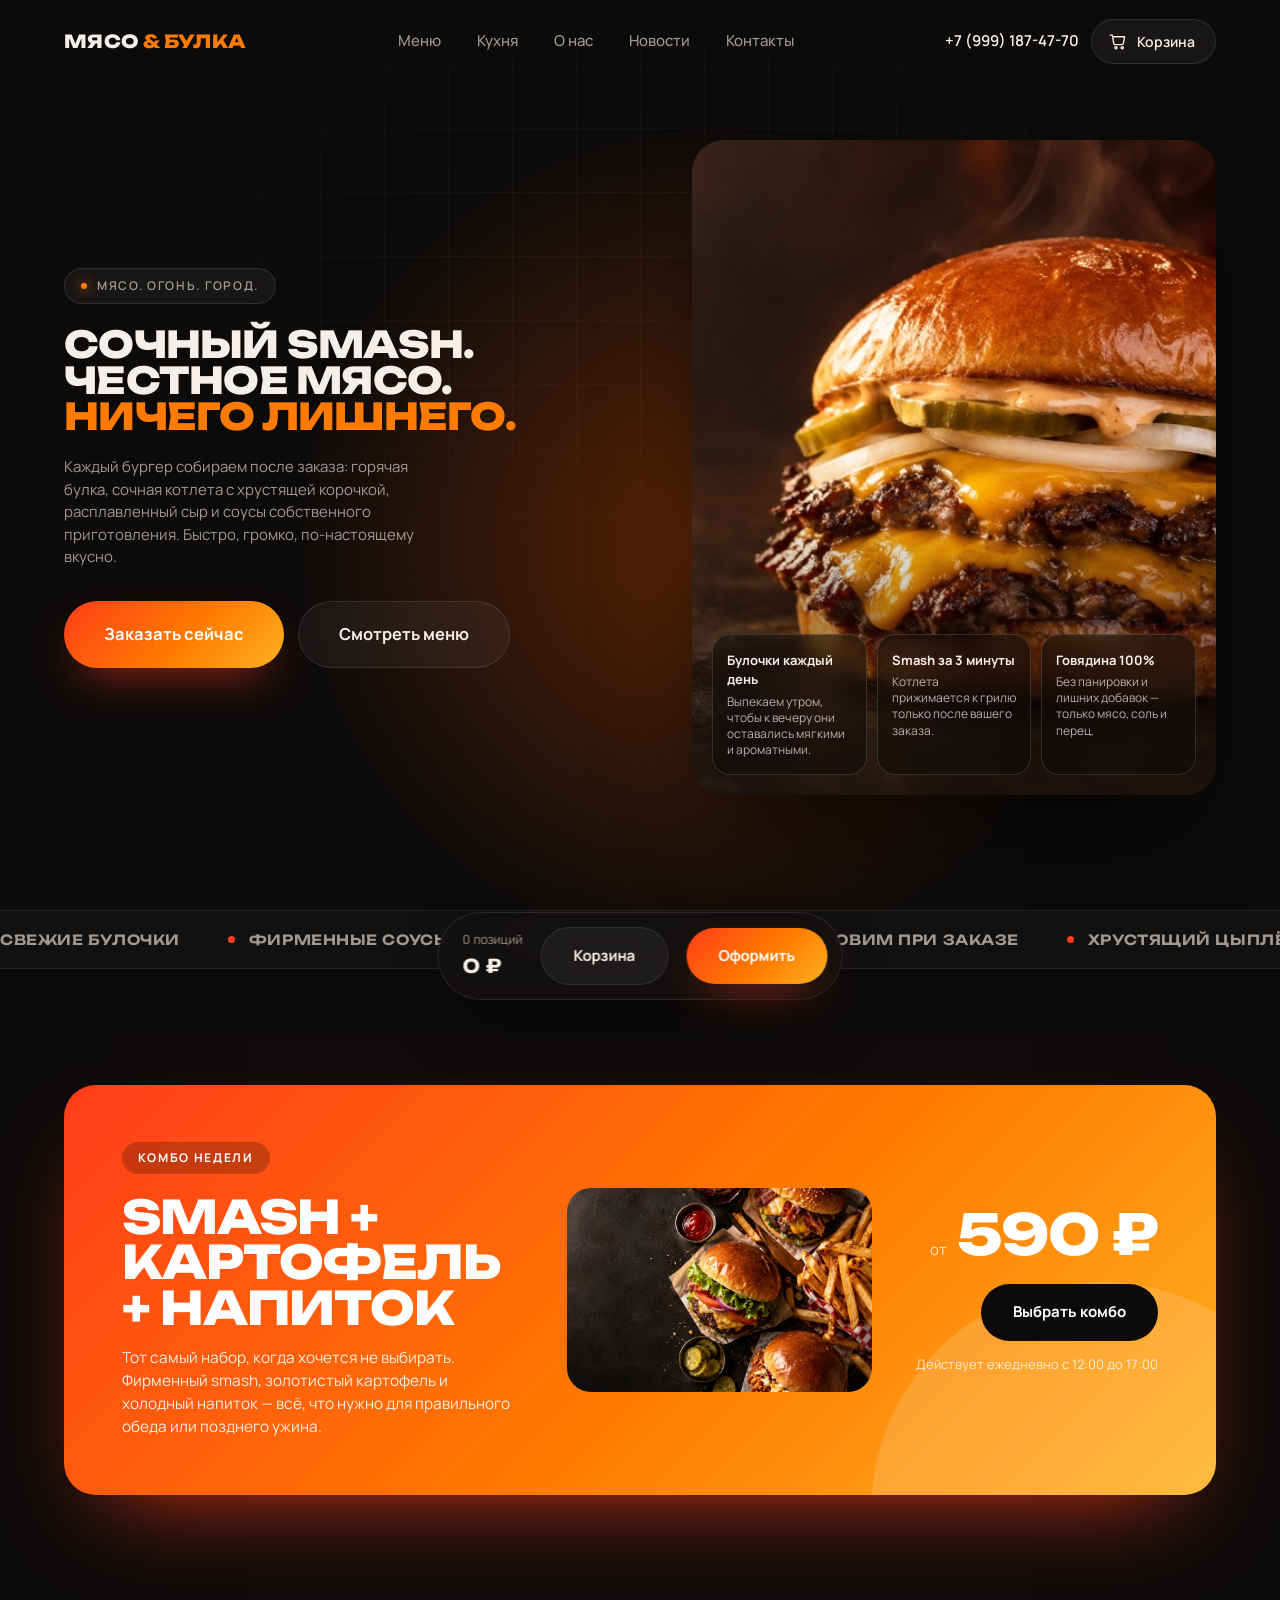
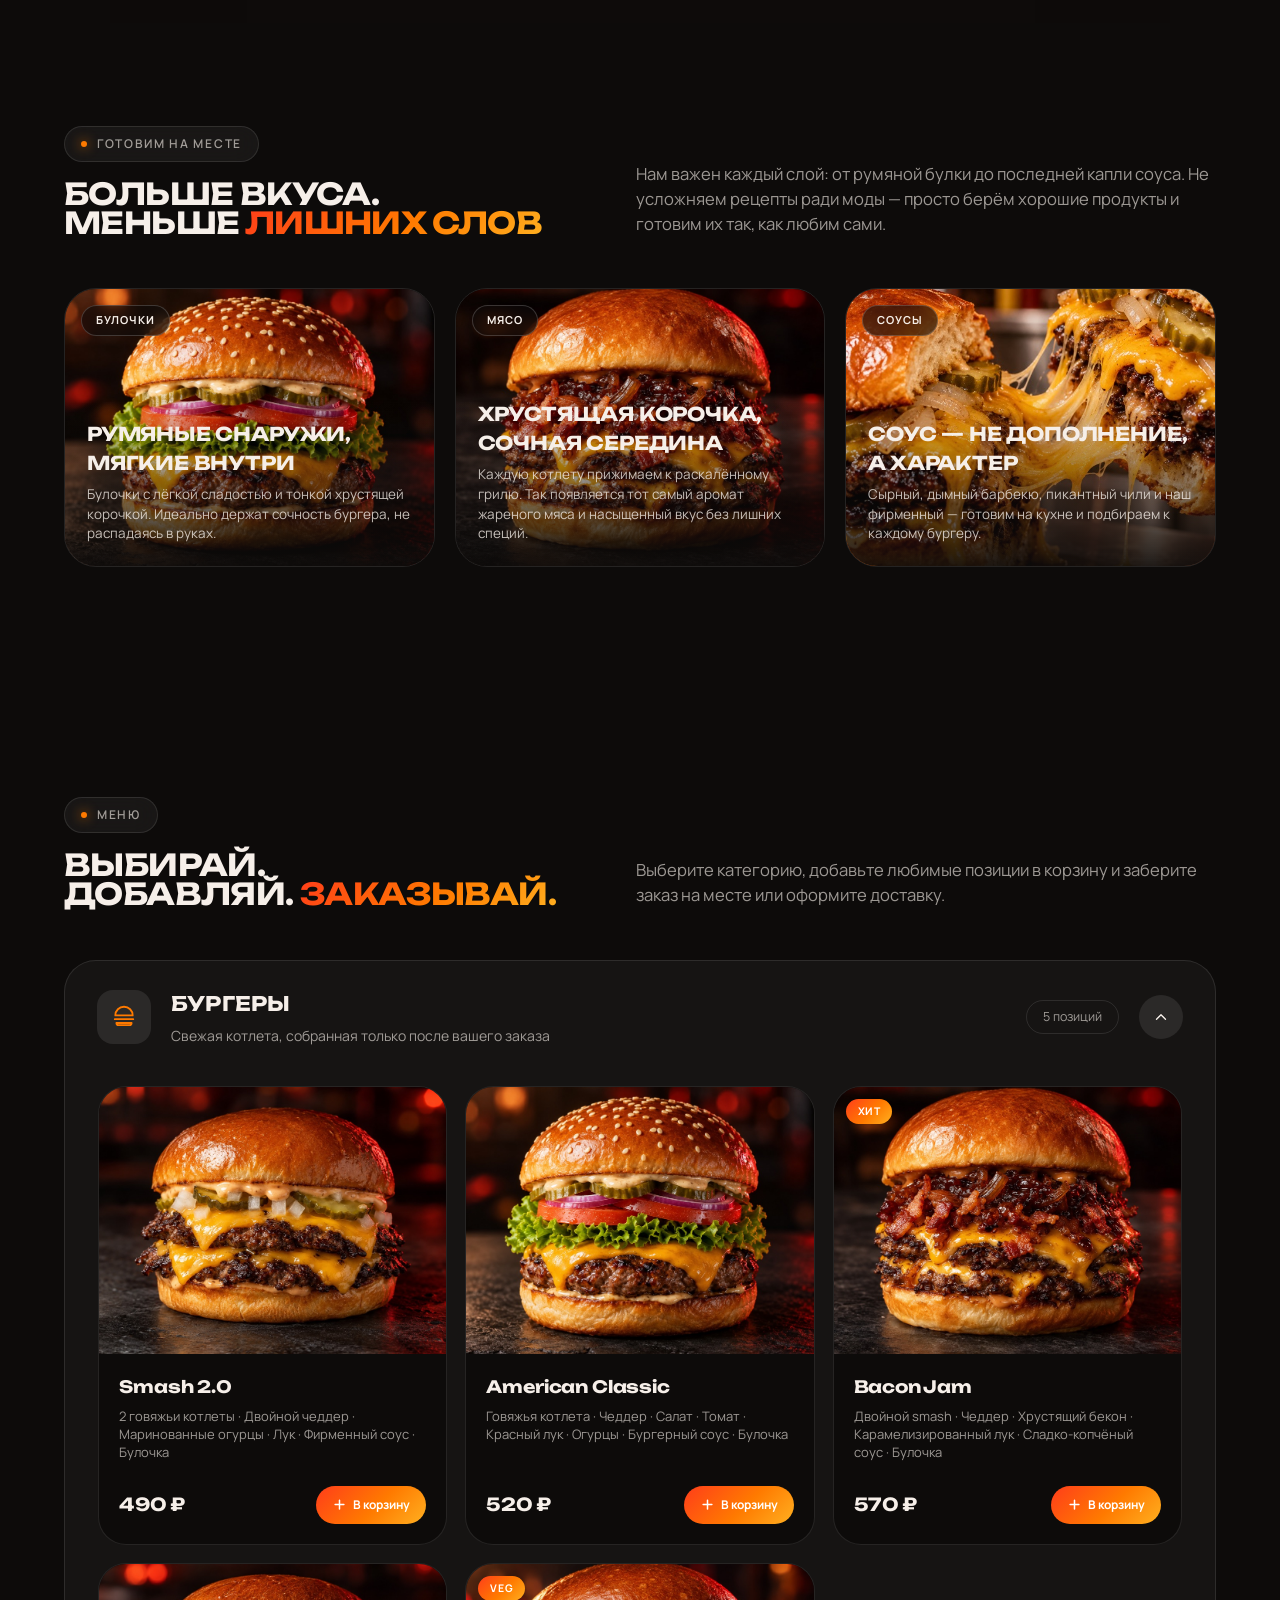
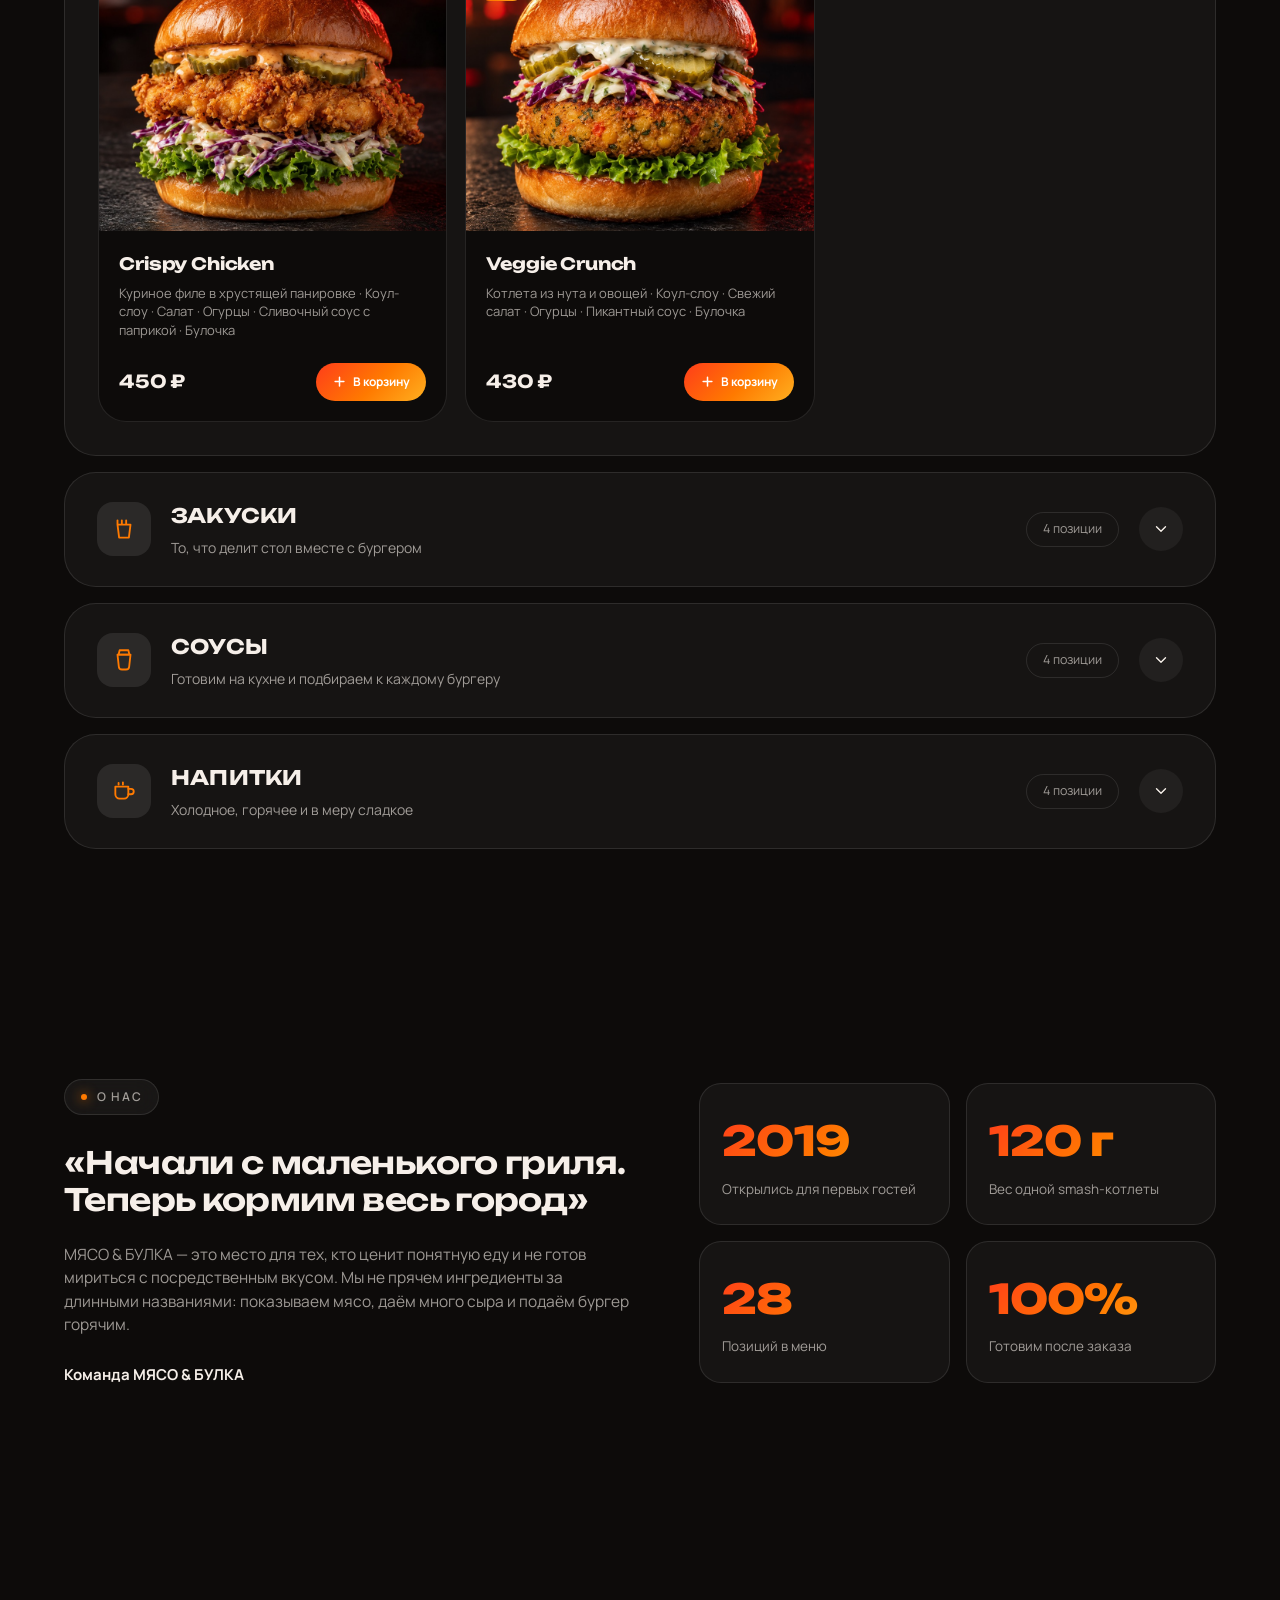
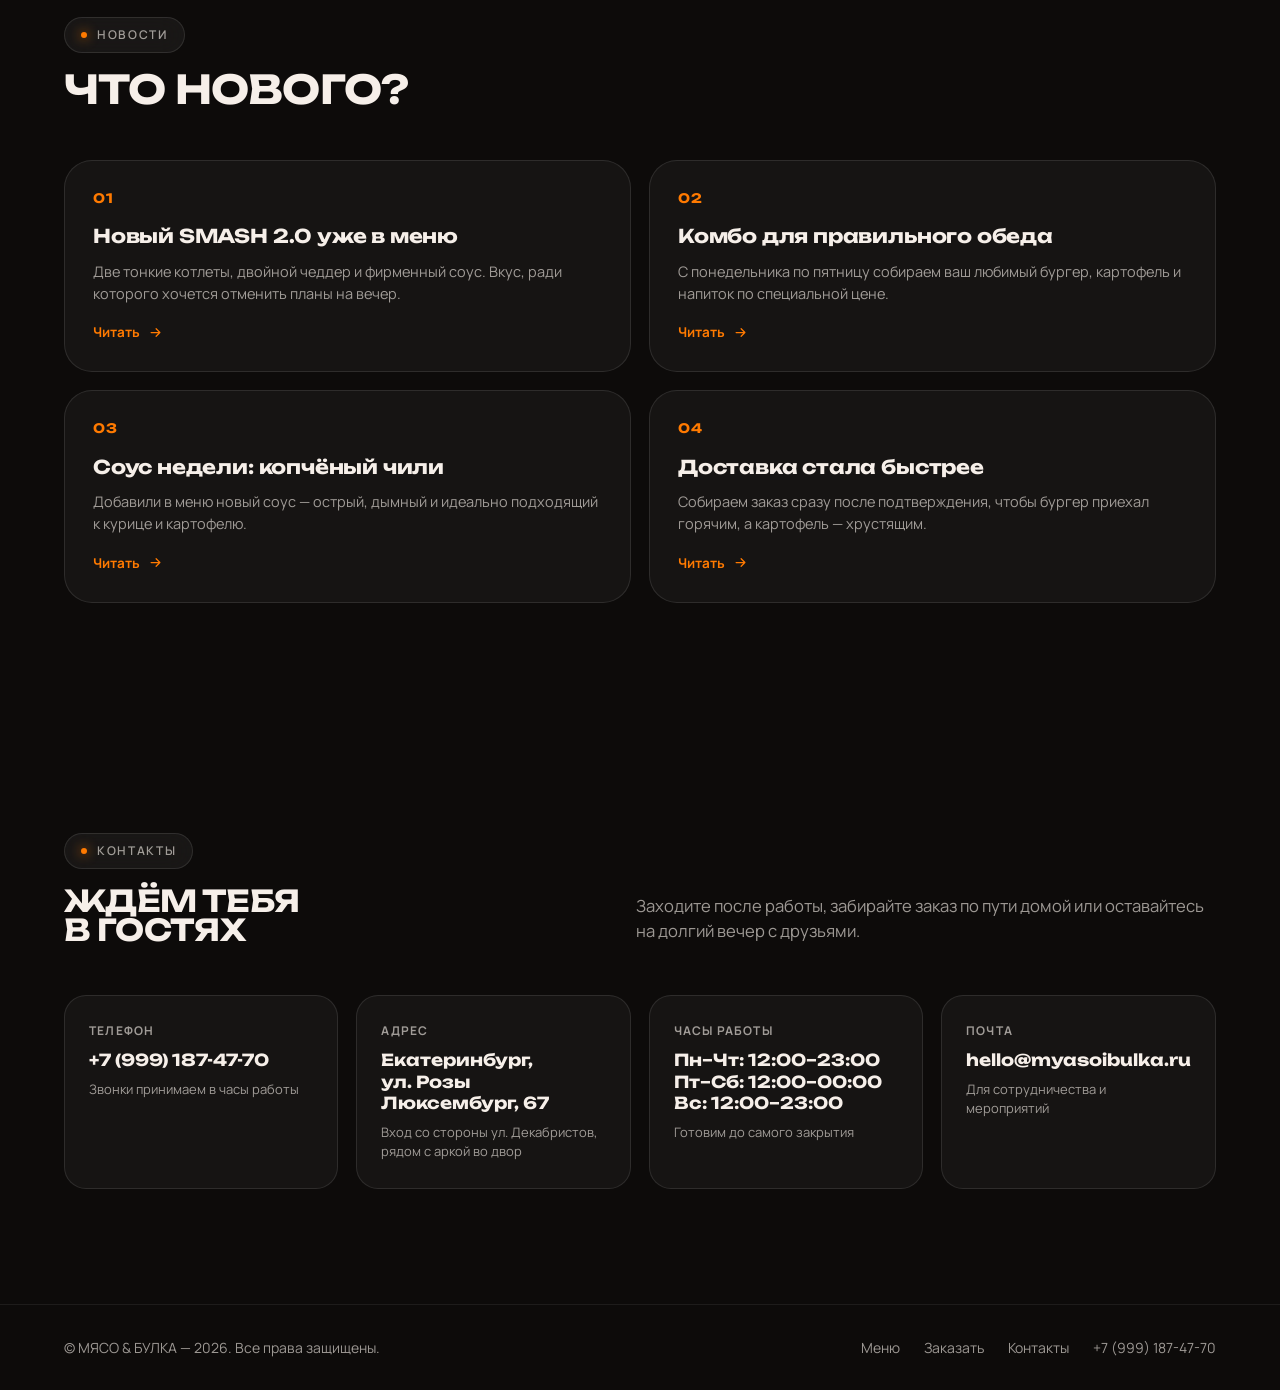
==== index.html @ f62345a3 "Initial commit: MYASO & BULKA website Dark-themed smash-burger restaurant site: full menu (burgers, " ====
<!DOCTYPE html>
<html lang="ru">
<head>
<meta charset="UTF-8">
<meta name="viewport" content="width=device-width, initial-scale=1">
<title>МЯСО & БУЛКА — smash-бургерная в Екатеринбурге</title>
<meta name="description" content="МЯСО & БУЛКА — городская smash-бургерная в Екатеринбурге. Честные бургеры на открытом гриле, холодные лимонады и большой стол для своих. Заказ и оплата онлайн.">
<meta name="theme-color" content="#0d0b0a">
<link rel="icon" href="assets/images/favicon.svg" type="image/svg+xml">
<link rel="preconnect" href="https://fonts.googleapis.com">
<link rel="preconnect" href="https://fonts.gstatic.com" crossorigin>
<link href="https://fonts.googleapis.com/css2?family=Manrope:wght@400;500;600;700;800&family=Unbounded:wght@400;500;600;700;800&display=swap" rel="stylesheet">
<link rel="stylesheet" href="css/style.css">
</head>
<body>

<!-- ============ Header ============ -->
<header class="header" id="header">
  <div class="header__inner">
    <a href="#top" class="logo">МЯСО <span>&amp; БУЛКА</span></a>

    <nav class="nav">
      <a href="#menu">Меню</a>
      <a href="#kitchen">Кухня</a>
      <a href="#about">О нас</a>
      <a href="#news">Новости</a>
      <a href="#contacts">Контакты</a>
    </nav>

    <div class="header__actions">
      <a class="header__phone" href="tel:+79991874770">+7 (999) 187-47-70</a>
      <button class="cart-btn" data-cart-open type="button" aria-label="Открыть корзину">
        <svg viewBox="0 0 24 24" fill="none" stroke="currentColor" stroke-width="1.7" stroke-linecap="round" stroke-linejoin="round"><path d="M6 6h15l-1.6 8.4a2 2 0 0 1-2 1.6H9.2a2 2 0 0 1-2-1.7L5.5 4H3"/><circle cx="10" cy="20" r="1.4"/><circle cx="18" cy="20" r="1.4"/></svg>
        <span>Корзина</span>
        <span class="cart-btn__count" data-cart-count data-empty="true"></span>
      </button>
      <button class="burger" id="burger" type="button" aria-label="Меню навигации" aria-expanded="false">
        <span></span><span></span><span></span>
      </button>
    </div>
  </div>
</header>

<nav class="mobile-nav" id="mobile-nav">
  <a href="#menu">Меню</a>
  <a href="#kitchen">Кухня</a>
  <a href="#about">О нас</a>
  <a href="#news">Новости</a>
  <a href="#contacts">Контакты</a>
  <a class="btn btn--primary" href="tel:+79991874770">Позвонить +7 (999) 187-47-70</a>
</nav>

<main id="top">

  <!-- ============ Hero ============ -->
  <section class="hero">
    <div class="hero__grid-lines" aria-hidden="true"></div>
    <div class="hero__glow" aria-hidden="true"></div>

    <div class="hero__inner">
      <div class="hero__left">
        <span class="section-kicker">Мясо. Огонь. Город.</span>
        <h1 class="hero__title">Сочный smash.<br>Честное мясо.<br><em>Ничего лишнего.</em></h1>
        <p class="hero__text">
          Каждый бургер собираем после заказа: горячая булка, сочная котлета с хрустящей корочкой,
          расплавленный сыр и соусы собственного приготовления. Быстро, громко, по-настоящему вкусно.
        </p>
        <div class="hero__actions">
          <a href="checkout.html" class="btn btn--primary">Заказать сейчас</a>
          <a href="#menu" class="btn btn--ghost">Смотреть меню</a>
        </div>
      </div>

      <div class="hero__media">
        <img src="assets/images/hero-smash.jpg" alt="Фирменный smash-бургер МЯСО & БУЛКА" width="900" height="1125" fetchpriority="high">
        <div class="hero__cards">
          <div class="hero__card">
            <div class="hero__card-title">Булочки каждый день</div>
            <div class="hero__card-text">Выпекаем утром, чтобы к вечеру они оставались мягкими и ароматными.</div>
          </div>
          <div class="hero__card">
            <div class="hero__card-title">Smash за 3 минуты</div>
            <div class="hero__card-text">Котлета прижимается к грилю только после вашего заказа.</div>
          </div>
          <div class="hero__card">
            <div class="hero__card-title">Говядина 100%</div>
            <div class="hero__card-text">Без панировки и лишних добавок — только мясо, соль и перец.</div>
          </div>
        </div>
      </div>
    </div>
  </section>

  <!-- ============ Marquee ============ -->
  <div class="marquee" aria-hidden="true">
    <div class="marquee__track">
      <span class="marquee__item">Свежие булочки</span>
      <span class="marquee__item">Фирменные соусы</span>
      <span class="marquee__item">Отборная говядина</span>
      <span class="marquee__item">Готовим при заказе</span>
      <span class="marquee__item">Хрустящий цыплёнок</span>
      <span class="marquee__item">Картофель фри</span>
      <span class="marquee__item">Свежие булочки</span>
      <span class="marquee__item">Фирменные соусы</span>
      <span class="marquee__item">Отборная говядина</span>
      <span class="marquee__item">Готовим при заказе</span>
      <span class="marquee__item">Хрустящий цыплёнок</span>
      <span class="marquee__item">Картофель фри</span>
    </div>
  </div>

  <!-- ============ Promo ============ -->
  <section class="section" id="combo">
    <div class="shell">
      <div class="promo__card reveal">
        <div>
          <span class="promo__tag">Комбо недели</span>
          <h2 class="promo__title">Smash + картофель + напиток</h2>
          <p class="promo__text">
            Тот самый набор, когда хочется не выбирать. Фирменный smash, золотистый картофель
            и холодный напиток — всё, что нужно для правильного обеда или позднего ужина.
          </p>
        </div>

        <div class="promo__media">
          <img src="assets/images/burger-spread.jpg" alt="Комбо недели: бургеры, картофель фри и напитки" loading="lazy" width="900" height="600">
        </div>

        <div class="promo__side">
          <div class="promo__price-row">
            <span class="promo__from">от</span>
            <div class="promo__price">590 ₽</div>
          </div>
          <a href="#menu" class="btn">Выбрать комбо</a>
          <div class="promo__note">Действует ежедневно с 12:00 до 17:00</div>
        </div>
      </div>
    </div>
  </section>

  <!-- ============ Values ============ -->
  <section class="section" id="kitchen">
    <div class="shell">
      <div class="section__head reveal">
        <div class="section__head-left">
          <span class="section-kicker">Готовим на месте</span>
          <h2 class="section-title">Больше вкуса.<br>Меньше <span class="grad-text">лишних слов</span></h2>
        </div>
        <p class="section-lead">
          Нам важен каждый слой: от румяной булки до последней капли соуса. Не усложняем рецепты
          ради моды — просто берём хорошие продукты и готовим их так, как любим сами.
        </p>
      </div>

      <div class="tiles">
        <article class="tile reveal">
          <div class="tile__media">
            <img src="assets/menu/american-classic.jpg" alt="Румяная булочка бургера" loading="lazy" width="760" height="506">
            <span class="tile__chip">Булочки</span>
          </div>
          <div class="tile__body">
            <h3 class="tile__title">Румяные снаружи, мягкие внутри</h3>
            <p class="tile__text">
              Булочки с лёгкой сладостью и тонкой хрустящей корочкой. Идеально держат сочность
              бургера, не распадаясь в руках.
            </p>
          </div>
        </article>

        <article class="tile reveal">
          <div class="tile__media">
            <img src="assets/menu/bacon-jam.jpg" alt="Сочная говяжья котлета с хрустящей корочкой" loading="lazy" width="760" height="506">
            <span class="tile__chip">Мясо</span>
          </div>
          <div class="tile__body">
            <h3 class="tile__title">Хрустящая корочка, сочная середина</h3>
            <p class="tile__text">
              Каждую котлету прижимаем к раскалённому грилю. Так появляется тот самый аромат
              жареного мяса и насыщенный вкус без лишних специй.
            </p>
          </div>
        </article>

        <article class="tile reveal">
          <div class="tile__media">
            <img src="assets/images/cheese-pull.jpg" alt="Соус собственного приготовления" loading="lazy" width="760" height="506">
            <span class="tile__chip">Соусы</span>
          </div>
          <div class="tile__body">
            <h3 class="tile__title">Соус — не дополнение, а характер</h3>
            <p class="tile__text">
              Сырный, дымный барбекю, пикантный чили и наш фирменный — готовим на кухне
              и подбираем к каждому бургеру.
            </p>
          </div>
        </article>
      </div>
    </div>
  </section>

  <!-- ============ Menu ============ -->
  <section class="section" id="menu">
    <div class="shell">
      <div class="section__head reveal">
        <div class="section__head-left">
          <span class="section-kicker">Меню</span>
          <h2 class="section-title">Выбирай.<br>Добавляй. <span class="grad-text">Заказывай.</span></h2>
        </div>
        <p class="section-lead">
          Выберите категорию, добавьте любимые позиции в корзину и заберите заказ на месте
          или оформите доставку.
        </p>
      </div>

      <div class="menu-groups" id="menu-groups"><!-- rendered by js/main.js --></div>
    </div>
  </section>

  <!-- ============ About ============ -->
  <section class="section" id="about">
    <div class="shell">
      <div class="about__grid">
        <div class="reveal">
          <span class="section-kicker">О нас</span>
          <p class="about__quote">«Начали с маленького гриля. Теперь кормим весь город»</p>
          <div class="about__text">
            <p>
              МЯСО & БУЛКА — это место для тех, кто ценит понятную еду и не готов мириться
              с посредственным вкусом. Мы не прячем ингредиенты за длинными названиями:
              показываем мясо, даём много сыра и подаём бургер горячим.
            </p>
          </div>
          <div class="about__sign">
            <div class="about__sign-name">Команда МЯСО &amp; БУЛКА</div>
          </div>
        </div>

        <div class="about__stats reveal">
          <div class="stat"><div class="stat__value">2019</div><div class="stat__label">Открылись для первых гостей</div></div>
          <div class="stat"><div class="stat__value">120 г</div><div class="stat__label">Вес одной smash-котлеты</div></div>
          <div class="stat"><div class="stat__value">28</div><div class="stat__label">Позиций в меню</div></div>
          <div class="stat"><div class="stat__value">100%</div><div class="stat__label">Готовим после заказа</div></div>
        </div>
      </div>
    </div>
  </section>

  <!-- ============ News ============ -->
  <section class="section" id="news">
    <div class="shell">
      <div class="section__head reveal">
        <div class="section__head-left">
          <span class="section-kicker">Новости</span>
          <h2 class="section-title">Что нового?</h2>
        </div>
      </div>

      <div class="news-grid">
        <article class="post reveal">
          <div class="post__num">01</div>
          <h3 class="post__title">Новый SMASH 2.0 уже в меню</h3>
          <p class="post__text">Две тонкие котлеты, двойной чеддер и фирменный соус. Вкус, ради которого хочется отменить планы на вечер.</p>
          <span class="post__more">Читать <svg viewBox="0 0 24 24" fill="none" stroke="currentColor" stroke-width="2" stroke-linecap="round" stroke-linejoin="round"><path d="M5 12h14m0 0-6-6m6 6-6 6"/></svg></span>
        </article>
        <article class="post reveal">
          <div class="post__num">02</div>
          <h3 class="post__title">Комбо для правильного обеда</h3>
          <p class="post__text">С понедельника по пятницу собираем ваш любимый бургер, картофель и напиток по специальной цене.</p>
          <span class="post__more">Читать <svg viewBox="0 0 24 24" fill="none" stroke="currentColor" stroke-width="2" stroke-linecap="round" stroke-linejoin="round"><path d="M5 12h14m0 0-6-6m6 6-6 6"/></svg></span>
        </article>
        <article class="post reveal">
          <div class="post__num">03</div>
          <h3 class="post__title">Соус недели: копчёный чили</h3>
          <p class="post__text">Добавили в меню новый соус — острый, дымный и идеально подходящий к курице и картофелю.</p>
          <span class="post__more">Читать <svg viewBox="0 0 24 24" fill="none" stroke="currentColor" stroke-width="2" stroke-linecap="round" stroke-linejoin="round"><path d="M5 12h14m0 0-6-6m6 6-6 6"/></svg></span>
        </article>
        <article class="post reveal">
          <div class="post__num">04</div>
          <h3 class="post__title">Доставка стала быстрее</h3>
          <p class="post__text">Собираем заказ сразу после подтверждения, чтобы бургер приехал горячим, а картофель — хрустящим.</p>
          <span class="post__more">Читать <svg viewBox="0 0 24 24" fill="none" stroke="currentColor" stroke-width="2" stroke-linecap="round" stroke-linejoin="round"><path d="M5 12h14m0 0-6-6m6 6-6 6"/></svg></span>
        </article>
      </div>
    </div>
  </section>

  <!-- ============ Contact ============ -->
  <section class="section" id="contacts">
    <div class="shell">
      <div class="section__head reveal">
        <div class="section__head-left">
          <span class="section-kicker">Контакты</span>
          <h2 class="section-title">Ждём тебя<br>в гостях</h2>
        </div>
        <p class="section-lead">
          Заходите после работы, забирайте заказ по пути домой или оставайтесь на долгий вечер с друзьями.
        </p>
      </div>

      <div class="contacts__grid">
        <a class="contact-card reveal" href="tel:+79991874770">
          <div class="contact-card__label">Телефон</div>
          <div class="contact-card__value">+7 (999) 187-47-70</div>
          <div class="contact-card__note">Звонки принимаем в часы работы</div>
        </a>
        <div class="contact-card reveal">
          <div class="contact-card__label">Адрес</div>
          <div class="contact-card__value">Екатеринбург,<br>ул. Розы Люксембург, 67</div>
          <div class="contact-card__note">Вход со стороны ул. Декабристов, рядом с аркой во двор</div>
        </div>
        <div class="contact-card reveal">
          <div class="contact-card__label">Часы работы</div>
          <div class="contact-card__value">Пн–Чт: 12:00–23:00<br>Пт–Сб: 12:00–00:00<br>Вс: 12:00–23:00</div>
          <div class="contact-card__note">Готовим до самого закрытия</div>
        </div>
        <a class="contact-card reveal" href="mailto:hello@myasoibulka.ru">
          <div class="contact-card__label">Почта</div>
          <div class="contact-card__value">hello@myasoibulka.ru</div>
          <div class="contact-card__note">Для сотрудничества и мероприятий</div>
        </a>
      </div>
    </div>
  </section>
</main>

<footer class="footer">
  <div class="shell footer__inner">
    <div>© МЯСО &amp; БУЛКА — 2026. Все права защищены.</div>
    <div class="footer__links">
      <a href="#menu">Меню</a>
      <a href="checkout.html">Заказать</a>
      <a href="#contacts">Контакты</a>
      <a href="tel:+79991874770">+7 (999) 187-47-70</a>
    </div>
  </div>
</footer>

<!-- ============ Sticky cart bar ============ -->
<div class="cart-bar" data-cart-bar>
  <div class="cart-bar__info">
    <div class="cart-bar__count" data-cart-bar-count>0 позиций</div>
    <div class="cart-bar__total" data-cart-bar-total>0 ₽</div>
  </div>
  <button class="btn btn--ghost" type="button" data-cart-open>Корзина</button>
  <a class="btn btn--primary" href="checkout.html">Оформить</a>
</div>

<!-- ============ Cart drawer ============ -->
<div class="drawer-backdrop" data-cart-close></div>
<aside class="drawer" id="cart-drawer" aria-label="Корзина" aria-hidden="true">
  <div class="drawer__head">
    <div class="drawer__title">Ваш заказ</div>
    <button class="drawer__close" type="button" data-cart-close aria-label="Закрыть корзину">
      <svg viewBox="0 0 24 24" fill="none" stroke="currentColor" stroke-width="1.8" stroke-linecap="round"><path d="M18 6 6 18M6 6l12 12"/></svg>
    </button>
  </div>
  <div class="drawer__body" data-cart-lines></div>
  <div class="drawer__foot">
    <div class="drawer__sum"><span>Итого</span><b data-cart-total>0 ₽</b></div>
    <a class="btn btn--primary btn--block" href="checkout.html" data-cart-checkout>Оформить заказ</a>
  </div>
</aside>

<script src="js/menu-data.js"></script>
<script src="js/cart.js"></script>
<script src="js/main.js"></script>
</body>
</html>
---- css/style.css ----
/* =========================================================
   MYASO & BULKA — design tokens
   ========================================================= */
:root {
  --bg: #0d0b0a;
  --bg-soft: #131110;
  --surface: rgba(255, 255, 255, 0.04);
  --surface-2: rgba(255, 255, 255, 0.07);
  --glass: rgba(255, 255, 255, 0.05);
  --glass-strong: rgba(255, 255, 255, 0.09);
  --line: rgba(255, 255, 255, 0.1);
  --line-soft: rgba(255, 255, 255, 0.07);
  --text: #f6efe9;
  --muted: rgba(246, 239, 233, 0.62);
  --faint: rgba(246, 239, 233, 0.4);
  --accent: #ff3d1a;
  --accent-2: #ff7a00;
  --accent-3: #ffb020;
  --accent-grad: linear-gradient(135deg, var(--accent), var(--accent-2) 55%, var(--accent-3));
  --font-display: "Unbounded", sans-serif;
  --font-text: "Manrope", sans-serif;
  --r-pill: 999px;
  --r-card: 28px;
  --r-tile: 32px;
  --maxw: 1440px;
  --pad: clamp(20px, 5vw, 72px);
  --header-h: 84px;
}

* { box-sizing: border-box; margin: 0; padding: 0; }
html { scroll-behavior: smooth; }
body {
  background: var(--bg);
  color: var(--text);
  font-family: var(--font-text);
  font-size: 16px;
  line-height: 1.5;
  overflow-x: hidden;
}
img { display: block; max-width: 100%; }
a { color: inherit; text-decoration: none; }
button, input, textarea, select { font: inherit; color: inherit; }
button { cursor: pointer; background: none; border: none; }
ul { list-style: none; }

.shell {
  width: 100%;
  max-width: var(--maxw);
  margin-inline: auto;
  padding-inline: var(--pad);
}

.section {
  position: relative;
  padding-block: clamp(56px, 9vw, 140px);
}

.section-kicker {
  display: inline-flex;
  align-items: center;
  gap: 10px;
  padding: 8px 16px;
  border: 1px solid var(--line);
  border-radius: var(--r-pill);
  font-size: 12px;
  font-weight: 600;
  letter-spacing: 0.14em;
  text-transform: uppercase;
  color: var(--muted);
  background: var(--glass);
  backdrop-filter: blur(14px);
}
.section-kicker::before {
  content: "";
  width: 6px;
  height: 6px;
  border-radius: 50%;
  background: var(--accent-2);
  box-shadow: 0 0 12px var(--accent-2);
}

.section-title {
  font-family: var(--font-display);
  font-weight: 700;
  text-transform: uppercase;
  line-height: 0.95;
  letter-spacing: -0.02em;
  font-size: clamp(28px, 5.5cqw, 78px);
}

.section-lead {
  max-width: 58ch;
  color: var(--muted);
  font-size: clamp(15px, 1.3vw, 18px);
}

.grad-text {
  background: var(--accent-grad);
  -webkit-background-clip: text;
  background-clip: text;
  color: transparent;
}

/* ---------- Section head (kicker + title + lead, used by most sections) ---------- */
.section__head {
  display: flex;
  flex-wrap: wrap;
  align-items: flex-end;
  justify-content: space-between;
  gap: 24px;
  margin-bottom: clamp(32px, 4vw, 60px);
}
.section__head-left {
  flex: 1 1 480px;
  max-width: 720px;
  min-width: 0;
  container-type: inline-size;
}
.section__head .section-title { margin-top: 18px; }
.section__head .section-lead { margin-top: 18px; }

/* ---------- Buttons ---------- */
.btn {
  display: inline-flex;
  align-items: center;
  justify-content: center;
  gap: 8px;
  padding: 17px 32px;
  border-radius: var(--r-pill);
  font-weight: 700;
  font-size: 15px;
  white-space: nowrap;
  transition: transform 0.2s ease, box-shadow 0.25s ease, background 0.25s ease, border-color 0.25s ease;
}
.btn:hover { transform: translateY(-2px); }
.btn--primary {
  background: var(--accent-grad);
  color: #fff;
  box-shadow: 0 20px 44px -18px rgba(255, 61, 26, 0.7);
}
.btn--ghost {
  background: var(--glass);
  border: 1px solid var(--line);
  backdrop-filter: blur(14px);
}
.btn--ghost:hover { background: var(--glass-strong); border-color: rgba(255, 255, 255, 0.3); }
.btn--block { width: 100%; }
.btn--disabled, .btn[disabled] { opacity: 0.4; pointer-events: none; }

/* =========================================================
   Header
   ========================================================= */
.header {
  position: fixed;
  inset: 0 0 auto 0;
  z-index: 90;
  height: var(--header-h);
  transition: background 0.3s ease, border-color 0.3s ease, backdrop-filter 0.3s ease;
  border-bottom: 1px solid transparent;
}
.header.is-stuck {
  background: rgba(13, 11, 10, 0.82);
  backdrop-filter: blur(18px);
  border-bottom-color: var(--line-soft);
}
.header__inner {
  height: 100%;
  max-width: var(--maxw);
  margin-inline: auto;
  padding-inline: var(--pad);
  display: flex;
  align-items: center;
  justify-content: space-between;
  gap: 24px;
}
.logo {
  font-family: var(--font-display);
  font-weight: 800;
  font-size: 18px;
  letter-spacing: 0.02em;
  white-space: nowrap;
}
.logo span { color: var(--accent-2); }

.nav {
  display: flex;
  align-items: center;
  gap: 36px;
  font-weight: 500;
  font-size: 15px;
  color: var(--muted);
}
.nav a { position: relative; }
.nav a::after {
  content: "";
  position: absolute;
  left: 0; bottom: -6px;
  width: 0; height: 1px;
  background: var(--accent-2);
  transition: width 0.25s ease;
}
.nav a:hover { color: var(--text); }
.nav a:hover::after { width: 100%; }

.header__actions { display: flex; align-items: center; gap: 12px; }
.header__phone { font-weight: 600; font-size: 15px; white-space: nowrap; }

.cart-btn {
  position: relative;
  display: inline-flex;
  align-items: center;
  gap: 10px;
  padding: 11px 20px 11px 16px;
  border-radius: var(--r-pill);
  border: 1px solid var(--line);
  background: var(--glass);
  backdrop-filter: blur(14px);
  font-weight: 600;
  font-size: 14px;
  transition: border-color 0.25s ease, background 0.25s ease;
}
.cart-btn:hover { border-color: rgba(255, 255, 255, 0.3); background: var(--glass-strong); }
.cart-btn svg { width: 19px; height: 19px; }
.cart-btn__count {
  min-width: 21px;
  height: 21px;
  padding-inline: 5px;
  border-radius: 999px;
  background: var(--accent-grad);
  color: #fff;
  font-size: 12px;
  font-weight: 700;
  display: inline-flex;
  align-items: center;
  justify-content: center;
}
.cart-btn__count[data-empty="true"] { display: none; }

.burger {
  display: none;
  width: 40px; height: 40px;
  border-radius: var(--r-pill);
  border: 1px solid var(--line);
  background: var(--glass);
  flex-direction: column;
  align-items: center;
  justify-content: center;
  gap: 5px;
}
.burger span { width: 18px; height: 1.6px; background: var(--text); border-radius: 2px; transition: transform 0.25s ease, opacity 0.25s ease; }
body.nav-open .burger span:nth-child(1) { transform: translateY(6.6px) rotate(45deg); }
body.nav-open .burger span:nth-child(2) { opacity: 0; }
body.nav-open .burger span:nth-child(3) { transform: translateY(-6.6px) rotate(-45deg); }

.mobile-nav {
  position: fixed;
  inset: var(--header-h) 0 0 0;
  z-index: 89;
  background: rgba(13, 11, 10, 0.97);
  backdrop-filter: blur(18px);
  display: flex;
  flex-direction: column;
  align-items: flex-start;
  justify-content: center;
  gap: 26px;
  padding: 32px var(--pad);
  font-size: 22px;
  font-weight: 600;
  transform: translateY(-12px);
  opacity: 0;
  pointer-events: none;
  transition: transform 0.3s ease, opacity 0.3s ease;
}
body.nav-open .mobile-nav { transform: translateY(0); opacity: 1; pointer-events: auto; }
body.nav-open { overflow: hidden; }

/* =========================================================
   Hero
   ========================================================= */
.hero {
  position: relative;
  padding-top: calc(var(--header-h) + clamp(24px, 5vw, 56px));
  padding-bottom: clamp(60px, 9vw, 120px);
  overflow: hidden;
  isolation: isolate;
}
.hero__glow {
  position: absolute;
  z-index: -1;
  width: 900px; height: 900px;
  left: 50%; top: 10%;
  transform: translateX(-42%);
  background: radial-gradient(circle, rgba(255, 90, 0, 0.32), transparent 65%);
  pointer-events: none;
}
.hero__grid-lines {
  position: absolute; inset: 0; z-index: -1;
  background-image: linear-gradient(rgba(255, 255, 255, 0.035) 1px, transparent 1px), linear-gradient(90deg, rgba(255, 255, 255, 0.035) 1px, transparent 1px);
  background-size: 64px 64px;
  mask-image: radial-gradient(ellipse 70% 60% at 50% 30%, #000 20%, transparent 78%);
  pointer-events: none;
}

.hero__inner {
  width: 100%;
  max-width: var(--maxw);
  margin-inline: auto;
  padding-inline: var(--pad);
  display: grid;
  grid-template-columns: minmax(320px, 1.1fr) minmax(340px, 1fr);
  align-items: center;
  gap: clamp(32px, 4vw, 64px);
}

.hero__left { max-width: 620px; container-type: inline-size; }
.hero__title {
  margin-top: 22px;
  font-family: var(--font-display);
  font-weight: 800;
  text-transform: uppercase;
  font-size: clamp(30px, 6.4cqw, 66px);
  line-height: 0.98;
  letter-spacing: -0.02em;
}
.hero__title em { font-style: normal; color: var(--accent-2); }
.hero__text {
  margin-top: 22px;
  max-width: 42ch;
  color: var(--muted);
  font-size: clamp(15px, 1.15vw, 17px);
}
.hero__text b { color: var(--text); font-weight: 700; }
.hero__actions { margin-top: 32px; display: flex; flex-wrap: wrap; gap: 14px; }
.hero__actions .btn { padding: 20px 40px; font-size: 16.5px; }

.hero__media {
  position: relative;
  border-radius: var(--r-tile);
  overflow: hidden;
  aspect-ratio: 4 / 5;
  box-shadow: 0 50px 100px -40px rgba(0, 0, 0, 0.8);
}
.hero__media img {
  width: 100%; height: 100%;
  object-fit: cover;
  transform: scale(1.02);
}
.hero__media::after {
  content: "";
  position: absolute; inset: 0;
  background: linear-gradient(180deg, transparent 55%, rgba(13, 11, 10, 0.75));
}

.hero__cards {
  position: absolute;
  left: 20px; right: 20px; bottom: 20px;
  z-index: 1;
  display: grid;
  grid-template-columns: repeat(3, 1fr);
  gap: 10px;
}
.hero__card {
  padding: 16px 14px;
  border-radius: 18px;
  background: rgba(13, 11, 10, 0.55);
  border: 1px solid rgba(255, 255, 255, 0.14);
  backdrop-filter: blur(10px);
}
.hero__card-title { font-weight: 700; font-size: 13px; margin-bottom: 4px; }
.hero__card-text { font-size: 12px; color: rgba(246, 239, 233, 0.72); line-height: 1.35; }

/* ---------- Marquee ---------- */
.marquee {
  border-block: 1px solid var(--line-soft);
  background: var(--bg-soft);
  overflow: hidden;
  padding-block: 18px;
}
.marquee__track {
  display: flex;
  width: max-content;
  gap: 48px;
  animation: marquee 26s linear infinite;
}
.marquee__item {
  display: flex;
  align-items: center;
  gap: 14px;
  font-family: var(--font-display);
  font-size: 14px;
  font-weight: 600;
  letter-spacing: 0.04em;
  text-transform: uppercase;
  color: var(--muted);
  white-space: nowrap;
}
.marquee__item::before {
  content: "";
  width: 7px; height: 7px;
  border-radius: 50%;
  background: var(--accent);
}
.marquee__item:first-child::before { display: none; }
@keyframes marquee { to { transform: translateX(-50%); } }

/* =========================================================
   Promo banner
   ========================================================= */
.promo__card {
  position: relative;
  overflow: hidden;
  border-radius: var(--r-tile);
  padding: clamp(28px, 4.5vw, 64px);
  background: var(--accent-grad);
  color: #fff;
  display: grid;
  grid-template-columns: 1.05fr minmax(220px, 0.8fr) auto;
  align-items: center;
  gap: clamp(20px, 3.5vw, 48px);
  box-shadow: 0 40px 90px -46px rgba(255, 61, 26, 0.9);
}
.promo__card::after {
  content: "";
  position: absolute;
  inset: auto -10% -60% auto;
  width: 460px; height: 460px;
  border-radius: 50%;
  background: rgba(255, 255, 255, 0.14);
  pointer-events: none;
}
.promo__tag {
  display: inline-flex;
  align-items: center;
  gap: 8px;
  padding: 7px 16px;
  border-radius: var(--r-pill);
  background: rgba(0, 0, 0, 0.22);
  font-size: 12px;
  font-weight: 700;
  letter-spacing: 0.14em;
  text-transform: uppercase;
}
.promo__title {
  margin-top: 20px;
  font-family: var(--font-display);
  font-weight: 800;
  text-transform: uppercase;
  font-size: clamp(26px, 3.6vw, 50px);
  line-height: 0.98;
  letter-spacing: -0.02em;
}
.promo__text {
  margin-top: 16px;
  max-width: 46ch;
  font-size: clamp(15px, 1.2vw, 17px);
  color: rgba(255, 255, 255, 0.88);
}
.promo__media { position: relative; z-index: 1; aspect-ratio: 3 / 2; border-radius: 24px; overflow: hidden; }
.promo__media img { width: 100%; height: 100%; object-fit: cover; }
.promo__side { position: relative; z-index: 1; text-align: right; }
.promo__price-row { display: flex; align-items: baseline; gap: 10px; justify-content: flex-end; }
.promo__from { font-size: 15px; opacity: 0.8; }
.promo__price {
  font-family: var(--font-display);
  font-weight: 800;
  font-size: clamp(34px, 4.6vw, 56px);
  line-height: 1;
  letter-spacing: -0.03em;
}
.promo__side .btn { margin-top: 22px; background: #0d0b0a; color: #fff; box-shadow: none; }
.promo__side .btn:hover { background: #1c1816; }
.promo__note { margin-top: 14px; font-size: 13px; color: rgba(255, 255, 255, 0.78); }

/* =========================================================
   Values — tiles
   ========================================================= */
.tiles {
  display: grid;
  grid-template-columns: repeat(3, 1fr);
  gap: clamp(16px, 1.6vw, 20px);
}
.tile {
  position: relative;
  overflow: hidden;
  border-radius: var(--r-tile);
  border: 1px solid var(--line);
  transition: transform 0.4s cubic-bezier(0.2, 0.8, 0.2, 1), border-color 0.3s ease;
}
.tile.reveal.is-in:hover { transform: translateY(-10px); border-color: rgba(255, 122, 0, 0.4); }
.tile__media { position: relative; aspect-ratio: 4 / 3; overflow: hidden; }
.tile__media img { width: 100%; height: 100%; object-fit: cover; transition: transform 0.7s cubic-bezier(0.2, 0.8, 0.2, 1); }
.tile.reveal.is-in:hover .tile__media img { transform: scale(1.06); }
.tile__media::after {
  content: "";
  position: absolute; inset: 0;
  background: linear-gradient(180deg, transparent 40%, rgba(13, 11, 10, 0.92));
}
.tile__chip {
  position: absolute;
  top: 16px; left: 16px;
  padding: 6px 14px;
  border-radius: var(--r-pill);
  background: rgba(13, 11, 10, 0.6);
  border: 1px solid rgba(255, 255, 255, 0.18);
  backdrop-filter: blur(8px);
  font-size: 11px;
  font-weight: 700;
  letter-spacing: 0.1em;
  text-transform: uppercase;
}
.tile__body { position: absolute; left: 0; right: 0; bottom: 0; padding: 22px; }
.tile__title { font-family: var(--font-display); font-weight: 700; font-size: 19px; text-transform: uppercase; letter-spacing: -0.01em; margin-bottom: 8px; }
.tile__text { font-size: 13.5px; color: rgba(246, 239, 233, 0.78); line-height: 1.45; }

/* =========================================================
   Menu
   ========================================================= */
.menu-groups { display: flex; flex-direction: column; gap: 16px; overflow-anchor: none; }

.mgroup { border: 1px solid var(--line); border-radius: var(--r-tile); background: var(--surface); overflow: hidden; }
.mgroup__head {
  width: 100%;
  display: flex;
  align-items: center;
  gap: 20px;
  padding: 28px 32px;
  text-align: left;
}
.mgroup__icon {
  flex-shrink: 0;
  width: 54px; height: 54px;
  border-radius: 16px;
  background: var(--glass-strong);
  display: flex; align-items: center; justify-content: center;
  color: var(--accent-2);
}
.mgroup__icon svg { width: 26px; height: 26px; }
.mgroup__titles { flex: 1; min-width: 0; display: flex; flex-direction: column; gap: 6px; }
.mgroup__title { font-family: var(--font-display); font-weight: 700; text-transform: uppercase; font-size: 20px; letter-spacing: 0.01em; }
.mgroup__sub { font-size: 14px; color: var(--muted); }
.mgroup__count {
  flex-shrink: 0;
  padding: 7px 16px;
  border-radius: var(--r-pill);
  border: 1px solid var(--line);
  font-size: 12.5px;
  color: var(--muted);
  white-space: nowrap;
}
.mgroup__chev { flex-shrink: 0; width: 44px; height: 44px; border-radius: 999px; background: var(--glass); display: flex; align-items: center; justify-content: center; transition: transform 0.35s ease, background 0.3s ease; }
.mgroup__chev svg { width: 18px; height: 18px; }
.mgroup.is-open .mgroup__chev { transform: rotate(180deg); background: var(--glass-strong); }

.mgroup__panel { display: grid; grid-template-rows: 0fr; transition: grid-template-rows 0.45s cubic-bezier(0.2, 0.8, 0.2, 1); }
.mgroup.is-open .mgroup__panel { grid-template-rows: 1fr; }
.mgroup__panel > div { overflow: hidden; }

.mgrid {
  display: grid;
  grid-template-columns: repeat(auto-fill, minmax(266px, 1fr));
  gap: clamp(14px, 1.4vw, 20px);
  padding: 12px clamp(20px, 2.6vw, 36px) clamp(24px, 2.6vw, 36px);
}

.dish {
  display: flex;
  flex-direction: column;
  border-radius: var(--r-card);
  border: 1px solid var(--line);
  background: var(--bg);
  overflow: hidden;
  transition: transform 0.35s cubic-bezier(0.2, 0.8, 0.2, 1), border-color 0.3s ease, box-shadow 0.35s ease;
}
.dish:hover { transform: translateY(-6px); border-color: rgba(255, 122, 0, 0.4); box-shadow: 0 26px 60px -34px rgba(255, 61, 26, 0.75); }
.dish__media { position: relative; aspect-ratio: 13 / 10; overflow: hidden; background: var(--surface-2); }
.dish__media img { width: 100%; height: 100%; object-fit: cover; }
.dish__mark {
  position: absolute; top: 12px; left: 12px;
  padding: 5px 12px;
  border-radius: var(--r-pill);
  background: var(--accent-grad);
  color: #fff;
  font-size: 10.5px;
  font-weight: 700;
  letter-spacing: 0.06em;
  text-transform: uppercase;
}
.dish__body { padding: 20px; display: flex; flex-direction: column; gap: 8px; flex: 1; }
.dish__name { font-family: var(--font-display); font-weight: 700; font-size: 17px; letter-spacing: -0.01em; }
.dish__comp { font-size: 13px; color: var(--muted); line-height: 1.4; }
.dish__foot { margin-top: auto; padding-top: 16px; display: flex; align-items: center; justify-content: space-between; gap: 12px; }
.dish__price { font-family: var(--font-display); font-weight: 700; font-size: 18px; letter-spacing: -0.02em; white-space: nowrap; }

.dish__add {
  display: inline-flex;
  align-items: center;
  flex-shrink: 0;
  gap: 6px;
  padding: 10px 16px;
  border-radius: var(--r-pill);
  background: var(--accent-grad);
  color: #fff;
  font-size: 12px;
  font-weight: 700;
  white-space: nowrap;
  transition: box-shadow 0.25s ease, transform 0.2s ease;
}
.dish__add:hover { box-shadow: 0 12px 30px -12px rgba(255, 122, 0, 0.9); transform: translateY(-1px); }
.dish__add svg { width: 15px; height: 15px; }

.stepper {
  display: inline-flex;
  align-items: center;
  gap: 12px;
  padding: 8px 14px;
  border-radius: var(--r-pill);
  border: 1px solid var(--line);
  background: var(--glass);
}
.stepper button { width: 20px; height: 20px; display: flex; align-items: center; justify-content: center; font-size: 16px; color: var(--accent-2); }
.stepper output { min-width: 16px; text-align: center; font-weight: 700; font-size: 14px; }

/* =========================================================
   About
   ========================================================= */
.about__grid {
  display: grid;
  grid-template-columns: 1.05fr 0.95fr;
  gap: clamp(28px, 5vw, 80px);
  align-items: center;
}
.about__quote {
  margin-top: 30px;
  font-family: var(--font-display);
  font-weight: 600;
  font-size: clamp(20px, 2.4vw, 34px);
  line-height: 1.2;
  letter-spacing: -0.02em;
}
.about__text { margin-top: 24px; color: var(--muted); display: grid; gap: 14px; font-size: 15.5px; }
.about__sign { margin-top: 28px; }
.about__sign-name { font-weight: 700; font-size: 15px; }
.about__sign-role { font-size: 13.5px; color: var(--muted); margin-top: 3px; }

.about__stats { display: grid; grid-template-columns: repeat(2, 1fr); gap: 16px; }
.stat {
  padding: 26px 22px;
  border-radius: 22px;
  border: 1px solid var(--line);
  background: var(--surface);
}
.stat__value { font-family: var(--font-display); font-weight: 800; font-size: clamp(30px, 3.2vw, 44px); letter-spacing: -0.02em; background: var(--accent-grad); -webkit-background-clip: text; background-clip: text; color: transparent; }
.stat__label { margin-top: 8px; font-size: 13.5px; color: var(--muted); line-height: 1.35; }

/* =========================================================
   News
   ========================================================= */
.news-grid { display: grid; grid-template-columns: repeat(2, 1fr); gap: clamp(14px, 1.4vw, 20px); }
.post {
  padding: 28px;
  border-radius: var(--r-card);
  border: 1px solid var(--line);
  background: var(--surface);
  transition: transform 0.35s ease, border-color 0.3s ease, background 0.3s ease;
}
.post:hover { transform: translateY(-6px); border-color: rgba(255, 122, 0, 0.4); background: var(--surface-2); }
.post__num { font-family: var(--font-display); font-weight: 700; font-size: 13px; color: var(--accent-2); letter-spacing: 0.08em; margin-bottom: 14px; }
.post__title { font-family: var(--font-display); font-weight: 700; font-size: 19px; letter-spacing: -0.01em; margin-bottom: 10px; }
.post__text { font-size: 14.5px; color: var(--muted); line-height: 1.5; }
.post__more {
  margin-top: 18px;
  display: inline-flex;
  align-items: center;
  gap: 8px;
  font-weight: 700;
  font-size: 13.5px;
  color: var(--accent-2);
}
.post__more svg { width: 15px; height: 15px; }

/* =========================================================
   Contacts
   ========================================================= */
.contacts__grid { display: grid; grid-template-columns: repeat(4, 1fr); gap: clamp(14px, 1.4vw, 20px); }
.contact-card {
  display: block;
  padding: 26px 24px;
  border-radius: 22px;
  border: 1px solid var(--line);
  background: var(--surface);
  transition: transform 0.3s ease, border-color 0.3s ease, background 0.3s ease;
}
a.contact-card:hover { transform: translateY(-4px); border-color: rgba(255, 122, 0, 0.4); background: var(--surface-2); }
.contact-card__label { font-size: 12px; font-weight: 700; letter-spacing: 0.1em; text-transform: uppercase; color: var(--muted); margin-bottom: 10px; }
.contact-card__value { font-family: var(--font-display); font-weight: 700; font-size: 16.5px; line-height: 1.3; }
.contact-card__note { margin-top: 8px; font-size: 13px; color: var(--muted); }

/* =========================================================
   Footer
   ========================================================= */
.footer { border-top: 1px solid var(--line-soft); padding-block: 32px; }
.footer__inner { display: flex; align-items: center; justify-content: space-between; gap: 20px; flex-wrap: wrap; font-size: 14px; color: var(--muted); }
.footer__links { display: flex; gap: 24px; flex-wrap: wrap; }
.footer__links a:hover { color: var(--text); }

/* =========================================================
   Sticky cart bar
   ========================================================= */
.cart-bar {
  position: fixed;
  left: 50%;
  bottom: 24px;
  transform: translate(-50%, 140%);
  z-index: 80;
  display: flex;
  align-items: center;
  gap: 18px;
  padding: 14px 14px 14px 24px;
  border-radius: var(--r-pill);
  background: rgba(19, 17, 16, 0.92);
  border: 1px solid var(--line);
  backdrop-filter: blur(20px);
  box-shadow: 0 30px 70px -30px rgba(0, 0, 0, 0.8);
  transition: transform 0.35s cubic-bezier(0.2, 0.8, 0.2, 1);
}
.cart-bar.is-visible { transform: translate(-50%, 0); }
.cart-bar__info { display: flex; flex-direction: column; gap: 2px; }
.cart-bar__count { font-size: 12.5px; color: var(--muted); }
.cart-bar__total { font-family: var(--font-display); font-weight: 700; font-size: 19px; }

/* =========================================================
   Cart drawer
   ========================================================= */
.drawer-backdrop {
  position: fixed; inset: 0;
  background: rgba(0, 0, 0, 0.6);
  z-index: 95;
  opacity: 0;
  pointer-events: none;
  transition: opacity 0.3s ease;
}
body.drawer-open .drawer-backdrop { opacity: 1; pointer-events: auto; }

.drawer {
  position: fixed;
  top: 0; right: 0; bottom: 0;
  width: min(440px, 100%);
  z-index: 96;
  background: var(--bg-soft);
  border-left: 1px solid var(--line);
  display: flex;
  flex-direction: column;
  transform: translateX(100%);
  transition: transform 0.4s cubic-bezier(0.2, 0.8, 0.2, 1);
}
body.drawer-open .drawer { transform: translateX(0); }

.drawer__head { display: flex; align-items: center; justify-content: space-between; padding: 24px 24px 18px; border-bottom: 1px solid var(--line-soft); }
.drawer__title { font-family: var(--font-display); font-weight: 700; font-size: 18px; }
.drawer__close { width: 38px; height: 38px; border-radius: 999px; background: var(--glass); display: flex; align-items: center; justify-content: center; }
.drawer__close svg { width: 17px; height: 17px; }
.drawer__body { flex: 1; overflow-y: auto; padding: 12px 24px; }
.drawer__foot { padding: 20px 24px 24px; border-top: 1px solid var(--line-soft); }
.drawer__sum { display: flex; align-items: center; justify-content: space-between; margin-bottom: 16px; font-size: 15px; }
.drawer__sum b { font-family: var(--font-display); font-size: 20px; }

.cart-empty { padding: 40px 8px; text-align: center; color: var(--muted); font-size: 14.5px; display: flex; flex-direction: column; align-items: center; gap: 14px; }
.cart-empty svg { width: 32px; height: 32px; opacity: 0.5; }

.cart-line { display: grid; grid-template-columns: 56px 1fr auto; gap: 14px; align-items: center; padding: 14px 0; border-bottom: 1px solid var(--line-soft); }
.cart-line:last-child { border-bottom: none; }
.cart-line__img { width: 56px; height: 56px; border-radius: 14px; object-fit: cover; }
.cart-line__name { font-weight: 700; font-size: 14.5px; }
.cart-line__price { font-size: 13.5px; color: var(--muted); margin-top: 3px; }
.cart-line__side { display: flex; flex-direction: column; align-items: flex-end; gap: 8px; }
.cart-line__remove { font-size: 12px; color: var(--muted); }
.cart-line__remove:hover { color: var(--accent-2); }

/* ---------- Scroll reveal ---------- */
.reveal { opacity: 0; transform: translateY(28px); transition: opacity 0.7s ease, transform 0.7s cubic-bezier(0.2, 0.8, 0.2, 1); }
.reveal.is-in { opacity: 1; transform: none; }

/* =========================================================
   Responsive
   ========================================================= */
@media (max-width: 1200px) {
  .hero__inner { grid-template-columns: 1fr; }
  .hero__media { order: -1; max-width: 520px; margin-inline: auto; }
  .promo__card { grid-template-columns: 1fr; }
  .promo__media { max-width: 380px; margin-top: 8px; }
  .promo__side { text-align: left; margin-top: 80px; }
  .promo__price-row { justify-content: flex-start; }
  .about__grid { grid-template-columns: 1fr; }
  .contacts__grid { grid-template-columns: repeat(2, 1fr); }
}

@media (max-width: 980px) {
  .nav, .header__phone { display: none; }
  .burger { display: flex; }
  .header__actions { margin-left: auto; }
  .tiles { grid-template-columns: repeat(2, 1fr); }
  .tiles .tile:nth-child(3) { grid-column: span 2; }
  .news-grid { grid-template-columns: 1fr; }
}

@media (max-width: 700px) {
  :root { --header-h: 72px; --r-tile: 26px; --r-card: 22px; }
  .section { padding-block: 35px; }
  .tiles { grid-template-columns: 1fr; }
  .tiles .tile:nth-child(3) { grid-column: span 1; }
  .mgrid { grid-template-columns: 1fr; }
  .mgroup__icon, .mgroup__count { display: none; }
  .mgroup__head { padding: 22px 20px; }
  .contacts__grid { grid-template-columns: 1fr; }
  .hero__cards { grid-template-columns: 1fr; position: static; margin-top: 14px; }
  .hero__media { aspect-ratio: 4 / 3.4; }
  .cart-bar { bottom: 14px; gap: 12px; padding: 10px 10px 10px 18px; left: 14px; right: 14px; transform: translateY(140%); width: auto; }
  .cart-bar.is-visible { transform: translateY(0); }
  .cart-bar__total { font-size: 18px; }
  .cart-bar__count { font-size: 12px; }
  .cart-bar .btn--ghost { display: none; }
  .cart-bar .btn { padding: 14px 22px; }
  .cart-btn { padding: 10px 14px; gap: 8px; }
  .cart-btn > span:not(.cart-btn__count) { display: none; }
  .logo { font-size: 17px; }
  .footer__inner { flex-direction: column; align-items: flex-start; }
}

@media (prefers-reduced-motion: reduce) {
  *, *::before, *::after {
    animation-duration: 0.01ms !important;
    animation-iteration-count: 1 !important;
    transition-duration: 0.01ms !important;
    scroll-behavior: auto !important;
  }
}
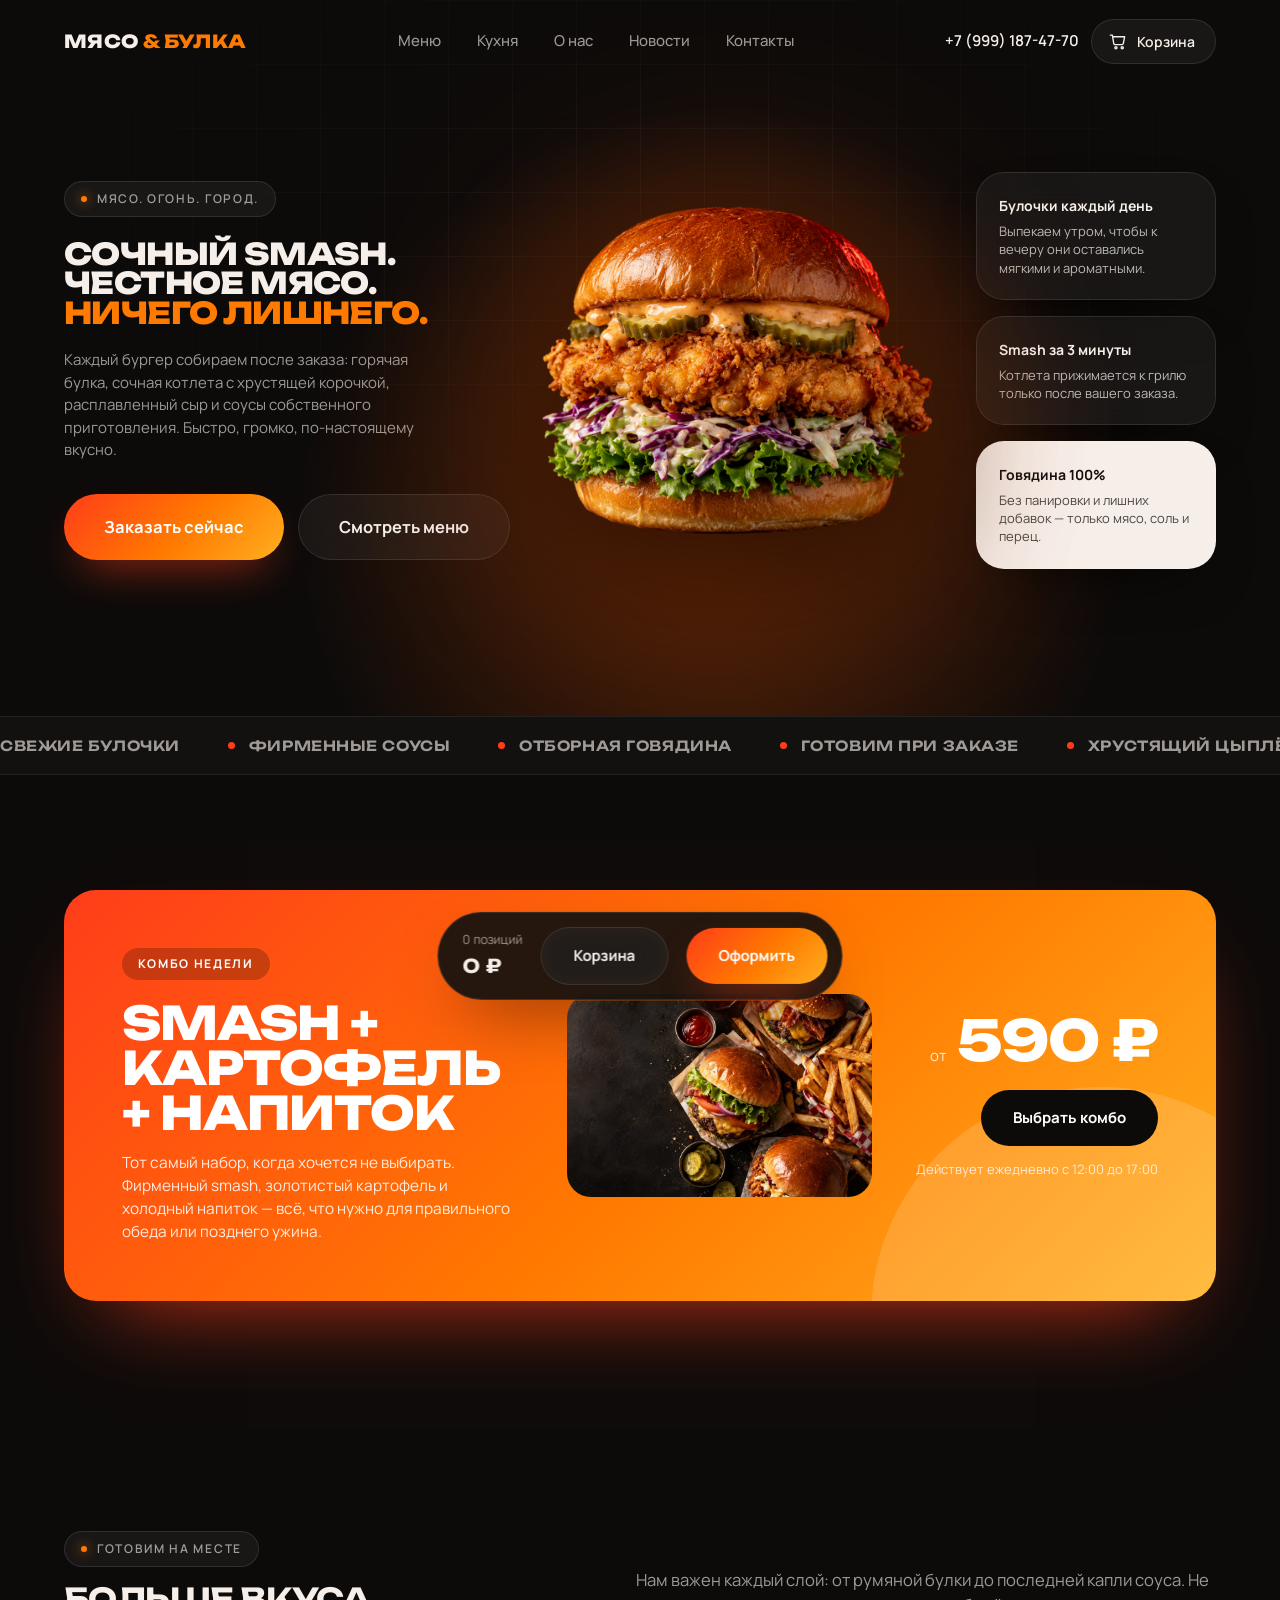
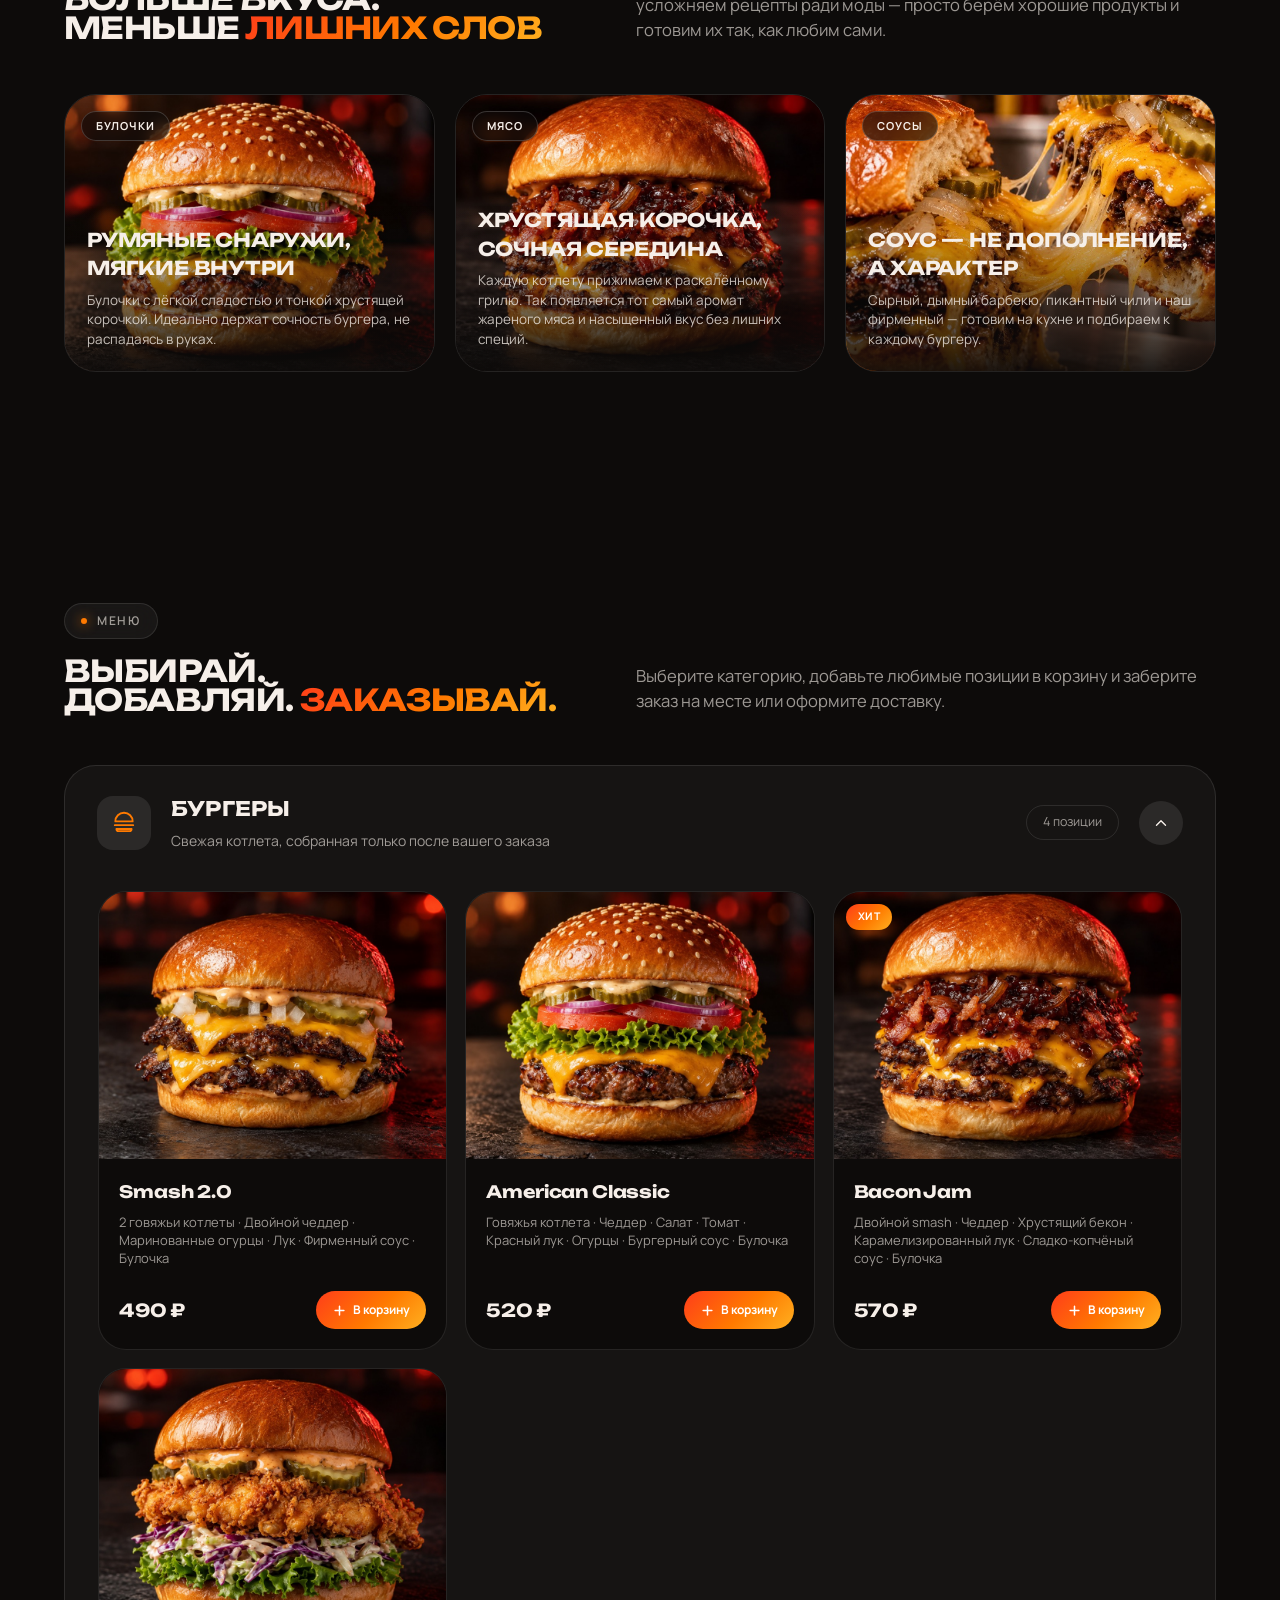
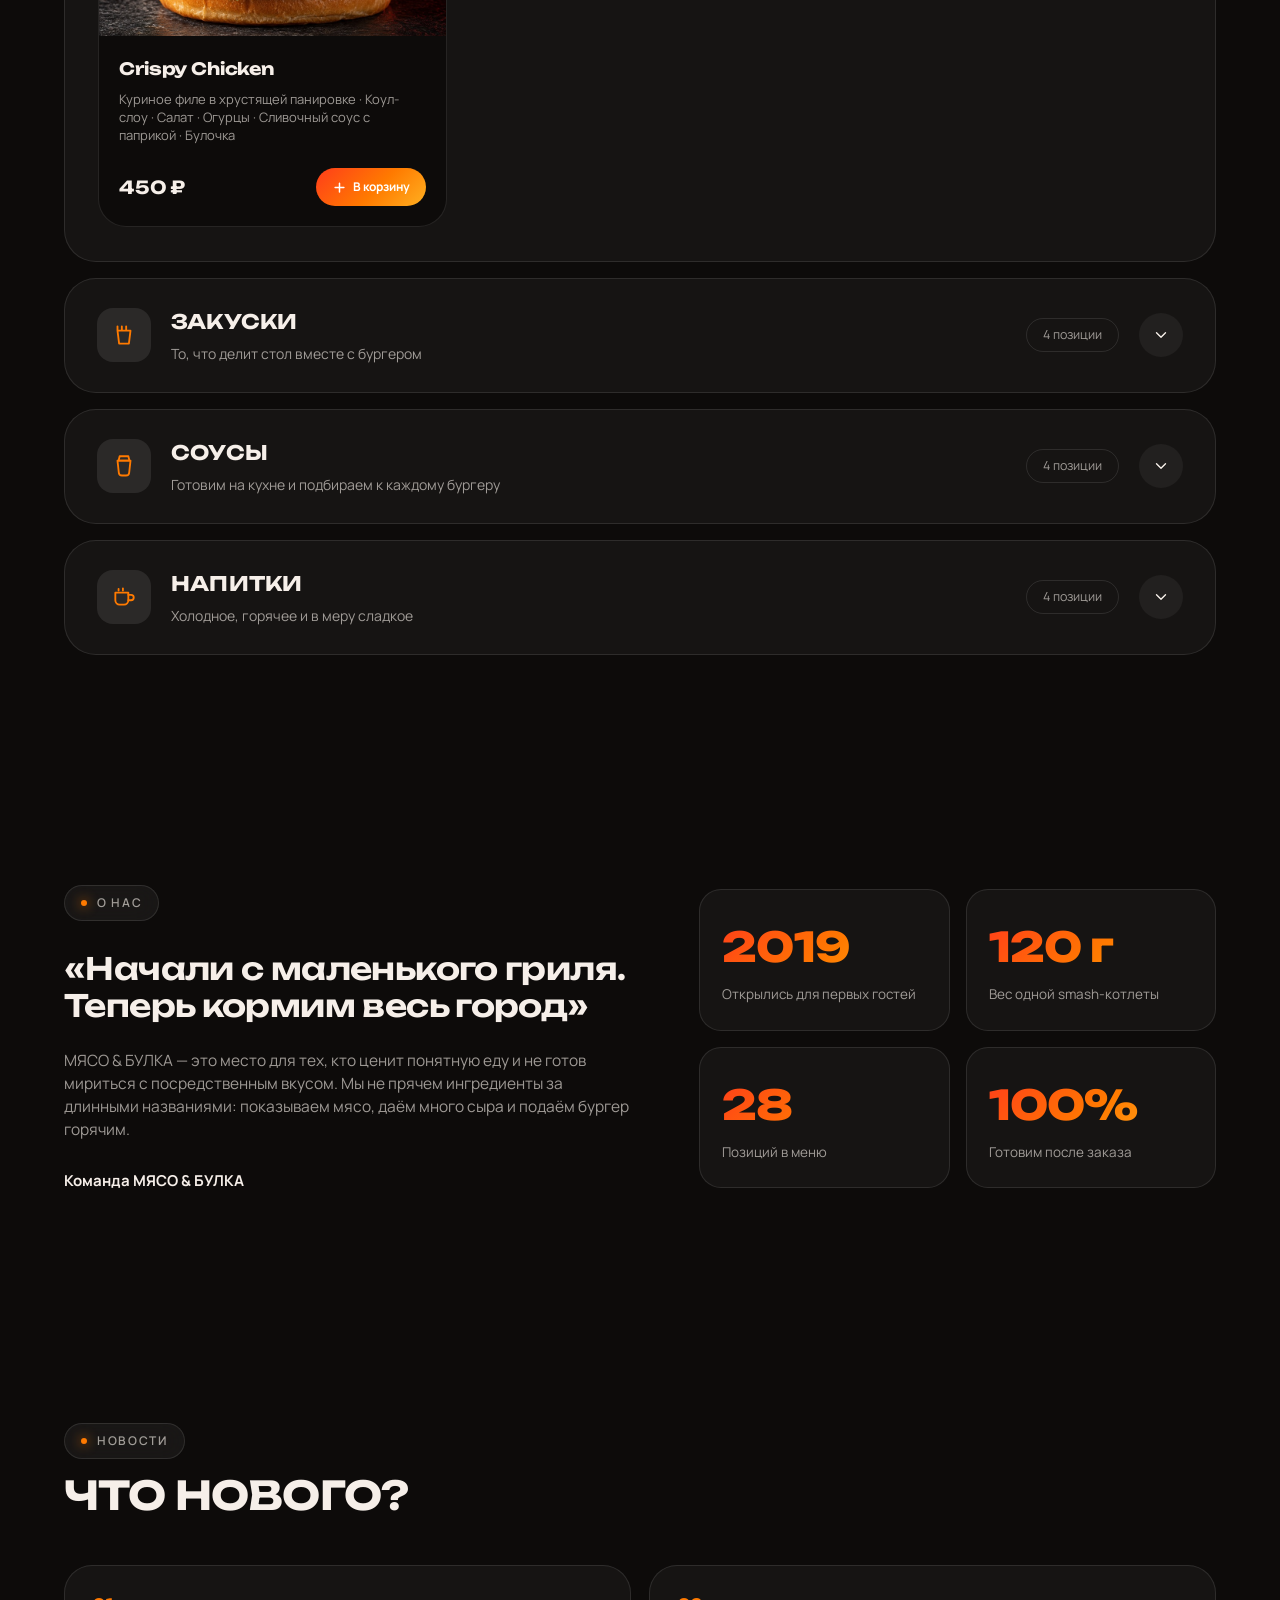
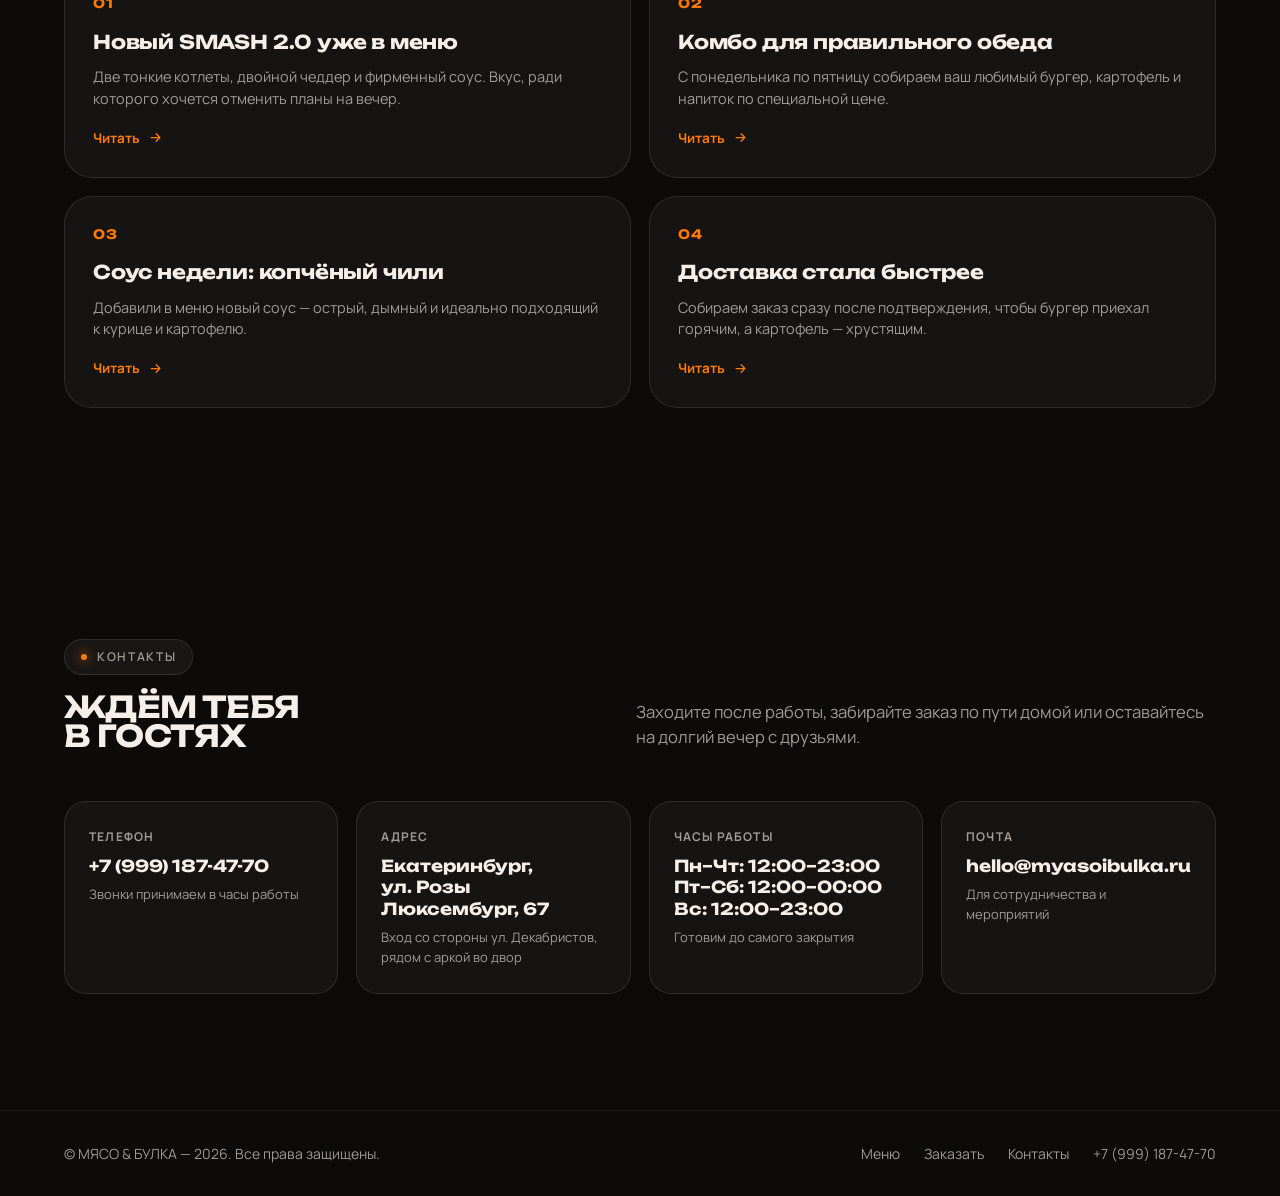
==== commit f621f44b: "Redo hero composition: centered burger, cards to the right Replaced the cropped-photo hero (image le" ====
--- a/index.html
+++ b/index.html
@@ -71,21 +71,24 @@
         </div>
       </div>
 
-      <div class="hero__media">
-        <img src="assets/images/hero-smash.jpg" alt="Фирменный smash-бургер МЯСО & БУЛКА" width="900" height="1125" fetchpriority="high">
-        <div class="hero__cards">
-          <div class="hero__card">
-            <div class="hero__card-title">Булочки каждый день</div>
-            <div class="hero__card-text">Выпекаем утром, чтобы к вечеру они оставались мягкими и ароматными.</div>
-          </div>
-          <div class="hero__card">
-            <div class="hero__card-title">Smash за 3 минуты</div>
-            <div class="hero__card-text">Котлета прижимается к грилю только после вашего заказа.</div>
-          </div>
-          <div class="hero__card">
-            <div class="hero__card-title">Говядина 100%</div>
-            <div class="hero__card-text">Без панировки и лишних добавок — только мясо, соль и перец.</div>
-          </div>
+      <div class="hero__center">
+        <div class="burger-stage">
+          <img class="burger-stage__img" src="assets/images/hero-burger.png" alt="Фирменный бургер МЯСО & БУЛКА" width="1100" height="1100" fetchpriority="high">
+        </div>
+      </div>
+
+      <div class="hero__right">
+        <div class="fact-card">
+          <div class="fact-card-title">Булочки каждый день</div>
+          <div class="fact-card-text">Выпекаем утром, чтобы к вечеру они оставались мягкими и ароматными.</div>
+        </div>
+        <div class="fact-card">
+          <div class="fact-card-title">Smash за 3 минуты</div>
+          <div class="fact-card-text">Котлета прижимается к грилю только после вашего заказа.</div>
+        </div>
+        <div class="fact-card fact-card--light">
+          <div class="fact-card-title">Говядина 100%</div>
+          <div class="fact-card-text">Без панировки и лишних добавок — только мясо, соль и перец.</div>
         </div>
       </div>
     </div>
--- a/css/style.css
+++ b/css/style.css
@@ -307,13 +307,15 @@
   margin-inline: auto;
   padding-inline: var(--pad);
   display: grid;
-  grid-template-columns: minmax(320px, 1.1fr) minmax(340px, 1fr);
-  align-items: center;
-  gap: clamp(32px, 4vw, 64px);
-}
-
-.hero__left { max-width: 620px; container-type: inline-size; }
+  grid-template-columns: minmax(330px, 1.45fr) minmax(280px, 1.2fr) minmax(230px, 0.75fr);
+  align-items: center;
+  gap: clamp(16px, 2.5vw, 40px);
+}
+
+.hero__left { max-width: 600px; container-type: inline-size; }
 .hero__title {
+  position: relative;
+  z-index: 1;
   margin-top: 22px;
   font-family: var(--font-display);
   font-weight: 800;
@@ -324,50 +326,50 @@
 }
 .hero__title em { font-style: normal; color: var(--accent-2); }
 .hero__text {
+  position: relative;
+  z-index: 1;
   margin-top: 22px;
   max-width: 42ch;
   color: var(--muted);
   font-size: clamp(15px, 1.15vw, 17px);
 }
 .hero__text b { color: var(--text); font-weight: 700; }
-.hero__actions { margin-top: 32px; display: flex; flex-wrap: wrap; gap: 14px; }
+.hero__actions { position: relative; z-index: 1; margin-top: 32px; display: flex; flex-wrap: wrap; gap: 14px; }
 .hero__actions .btn { padding: 20px 40px; font-size: 16.5px; }
 
-.hero__media {
+.hero__center { position: relative; display: grid; place-items: center; }
+.burger-stage {
   position: relative;
-  border-radius: var(--r-tile);
-  overflow: hidden;
-  aspect-ratio: 4 / 5;
-  box-shadow: 0 50px 100px -40px rgba(0, 0, 0, 0.8);
-}
-.hero__media img {
+  z-index: 2;
+  left: -60px;
+  width: clamp(360px, 36vw, 560px);
+  aspect-ratio: 1;
+  animation: hero-float 7s ease-in-out infinite;
+}
+.burger-stage__img {
+  display: block;
   width: 100%; height: 100%;
-  object-fit: cover;
-  transform: scale(1.02);
-}
-.hero__media::after {
-  content: "";
-  position: absolute; inset: 0;
-  background: linear-gradient(180deg, transparent 55%, rgba(13, 11, 10, 0.75));
-}
-
-.hero__cards {
-  position: absolute;
-  left: 20px; right: 20px; bottom: 20px;
-  z-index: 1;
-  display: grid;
-  grid-template-columns: repeat(3, 1fr);
-  gap: 10px;
-}
-.hero__card {
-  padding: 16px 14px;
-  border-radius: 18px;
-  background: rgba(13, 11, 10, 0.55);
-  border: 1px solid rgba(255, 255, 255, 0.14);
-  backdrop-filter: blur(10px);
-}
-.hero__card-title { font-weight: 700; font-size: 13px; margin-bottom: 4px; }
-.hero__card-text { font-size: 12px; color: rgba(246, 239, 233, 0.72); line-height: 1.35; }
+  object-fit: contain;
+  filter: drop-shadow(0 46px 70px rgba(0, 0, 0, 0.7)) drop-shadow(0 0 90px rgba(255, 90, 0, 0.35));
+}
+@keyframes hero-float {
+  0%, 100% { transform: translateY(0) rotate(-0.4deg); }
+  50% { transform: translateY(-16px) rotate(0.4deg); }
+}
+
+.hero__right { position: relative; z-index: 1; display: flex; flex-direction: column; gap: 16px; align-items: flex-end; }
+.fact-card {
+  width: min(100%, 300px);
+  padding: 22px;
+  border-radius: var(--r-card);
+  border: 1px solid var(--line);
+  background: var(--glass);
+  backdrop-filter: blur(22px);
+  box-shadow: 0 24px 60px -30px rgba(0, 0, 0, 0.9);
+}
+.fact-card--light { background: var(--text); color: #14100d; }
+.fact-card-title { font-weight: 700; font-size: 14px; margin-bottom: 6px; }
+.fact-card-text { font-size: 13px; line-height: 1.4; opacity: 0.75; }
 
 /* ---------- Marquee ---------- */
 .marquee {
@@ -784,8 +786,15 @@
    Responsive
    ========================================================= */
 @media (max-width: 1200px) {
-  .hero__inner { grid-template-columns: 1fr; }
-  .hero__media { order: -1; max-width: 520px; margin-inline: auto; }
+  .hero__inner { grid-template-columns: 1fr 1fr; }
+  .hero__right {
+    grid-column: 1 / -1;
+    flex-direction: row;
+    align-items: stretch;
+    justify-content: flex-start;
+    flex-wrap: wrap;
+  }
+  .fact-card { width: min(100%, 340px); }
   .promo__card { grid-template-columns: 1fr; }
   .promo__media { max-width: 380px; margin-top: 8px; }
   .promo__side { text-align: left; margin-top: 80px; }
@@ -801,6 +810,10 @@
   .tiles { grid-template-columns: repeat(2, 1fr); }
   .tiles .tile:nth-child(3) { grid-column: span 2; }
   .news-grid { grid-template-columns: 1fr; }
+  .hero__inner { grid-template-columns: 1fr; text-align: left; }
+  .hero__left { max-width: none; }
+  .hero__center { order: -1; }
+  .burger-stage { width: min(100%, 460px); left: 0; }
 }
 
 @media (max-width: 700px) {
@@ -812,8 +825,6 @@
   .mgroup__icon, .mgroup__count { display: none; }
   .mgroup__head { padding: 22px 20px; }
   .contacts__grid { grid-template-columns: 1fr; }
-  .hero__cards { grid-template-columns: 1fr; position: static; margin-top: 14px; }
-  .hero__media { aspect-ratio: 4 / 3.4; }
   .cart-bar { bottom: 14px; gap: 12px; padding: 10px 10px 10px 18px; left: 14px; right: 14px; transform: translateY(140%); width: auto; }
   .cart-bar.is-visible { transform: translateY(0); }
   .cart-bar__total { font-size: 18px; }
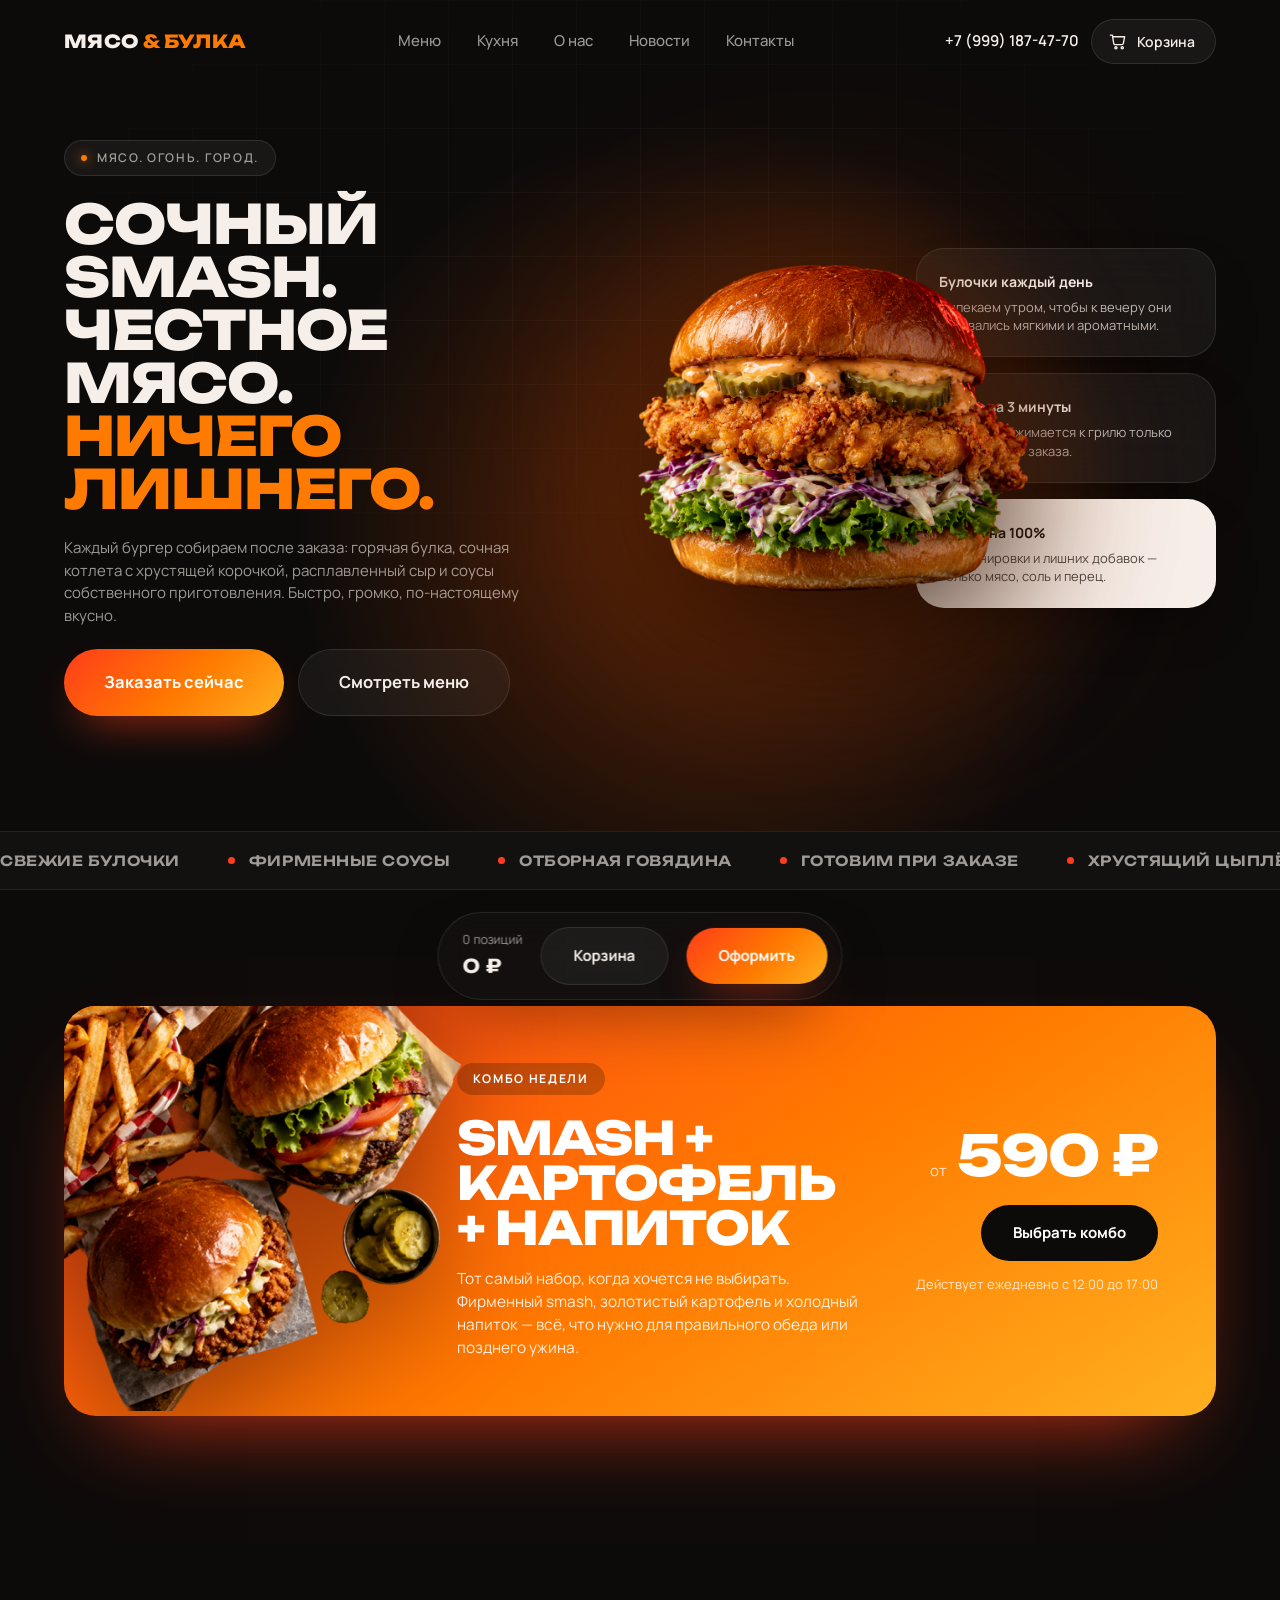
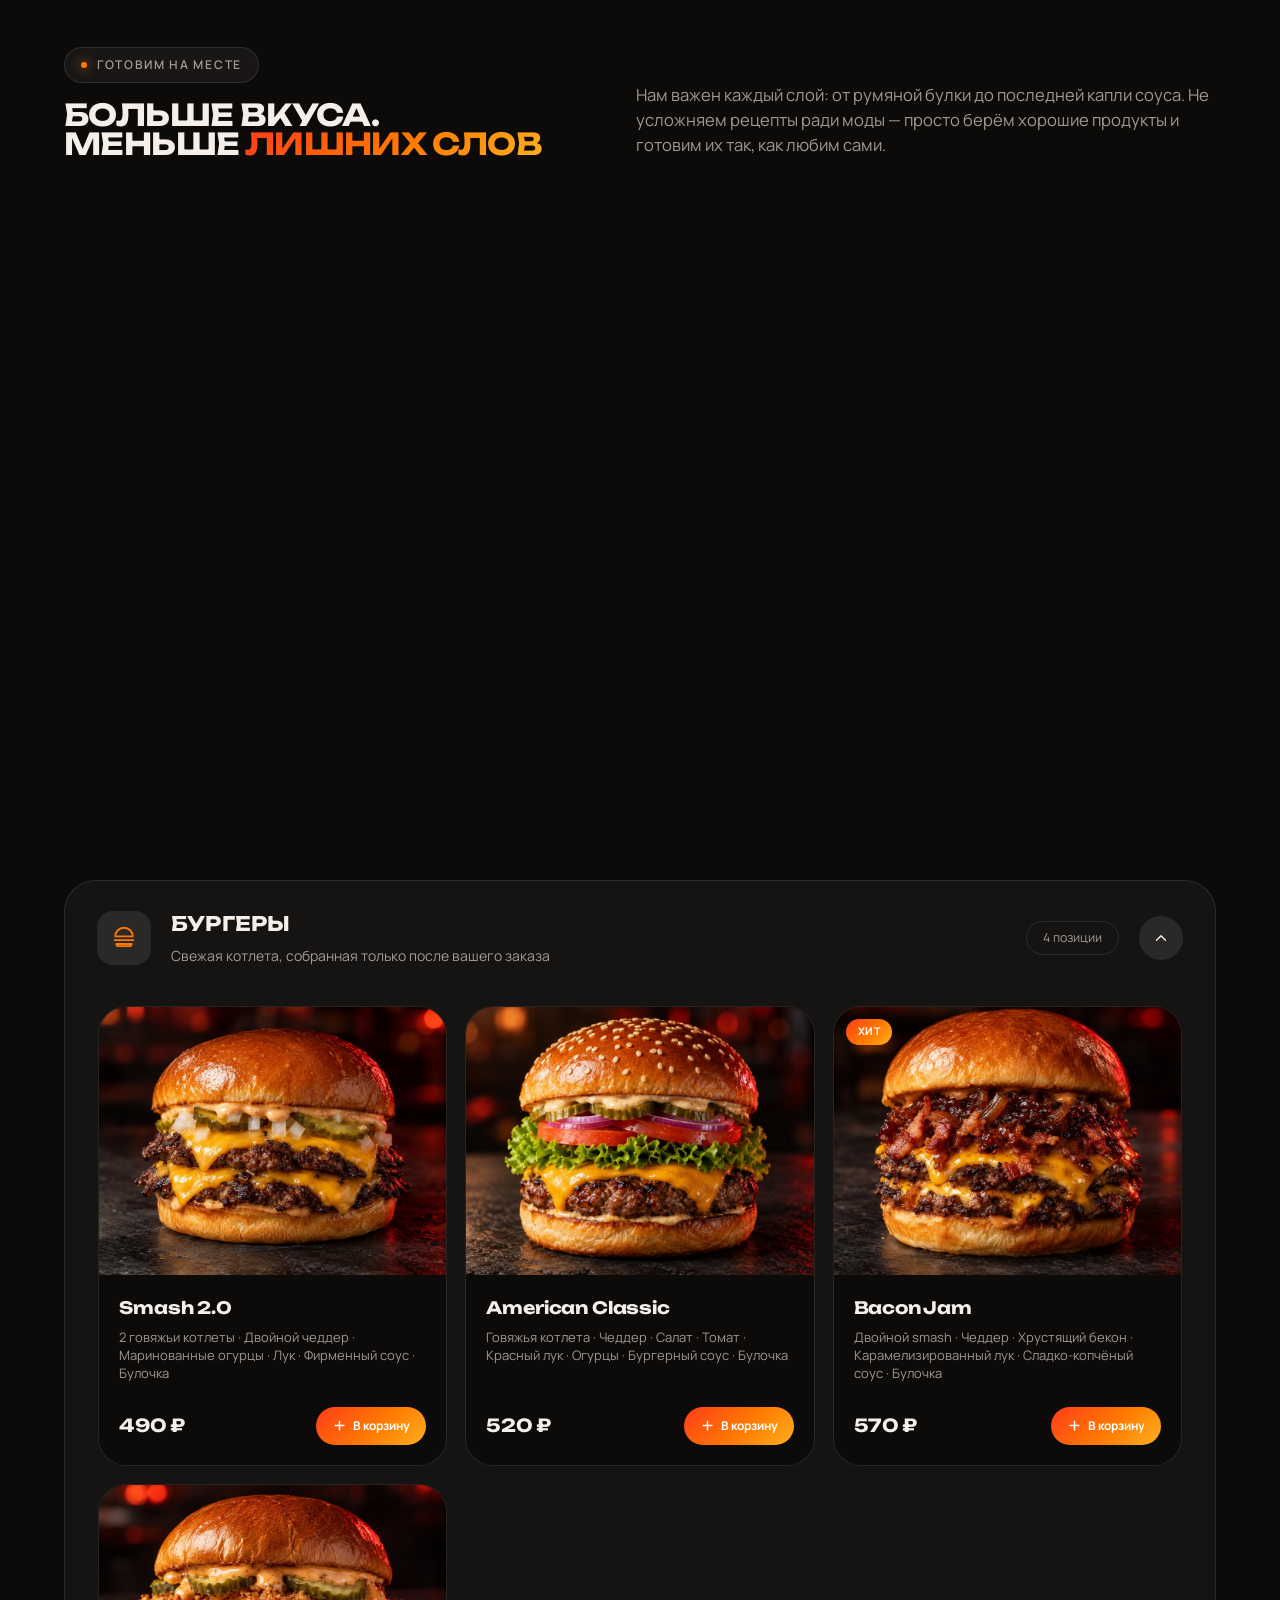
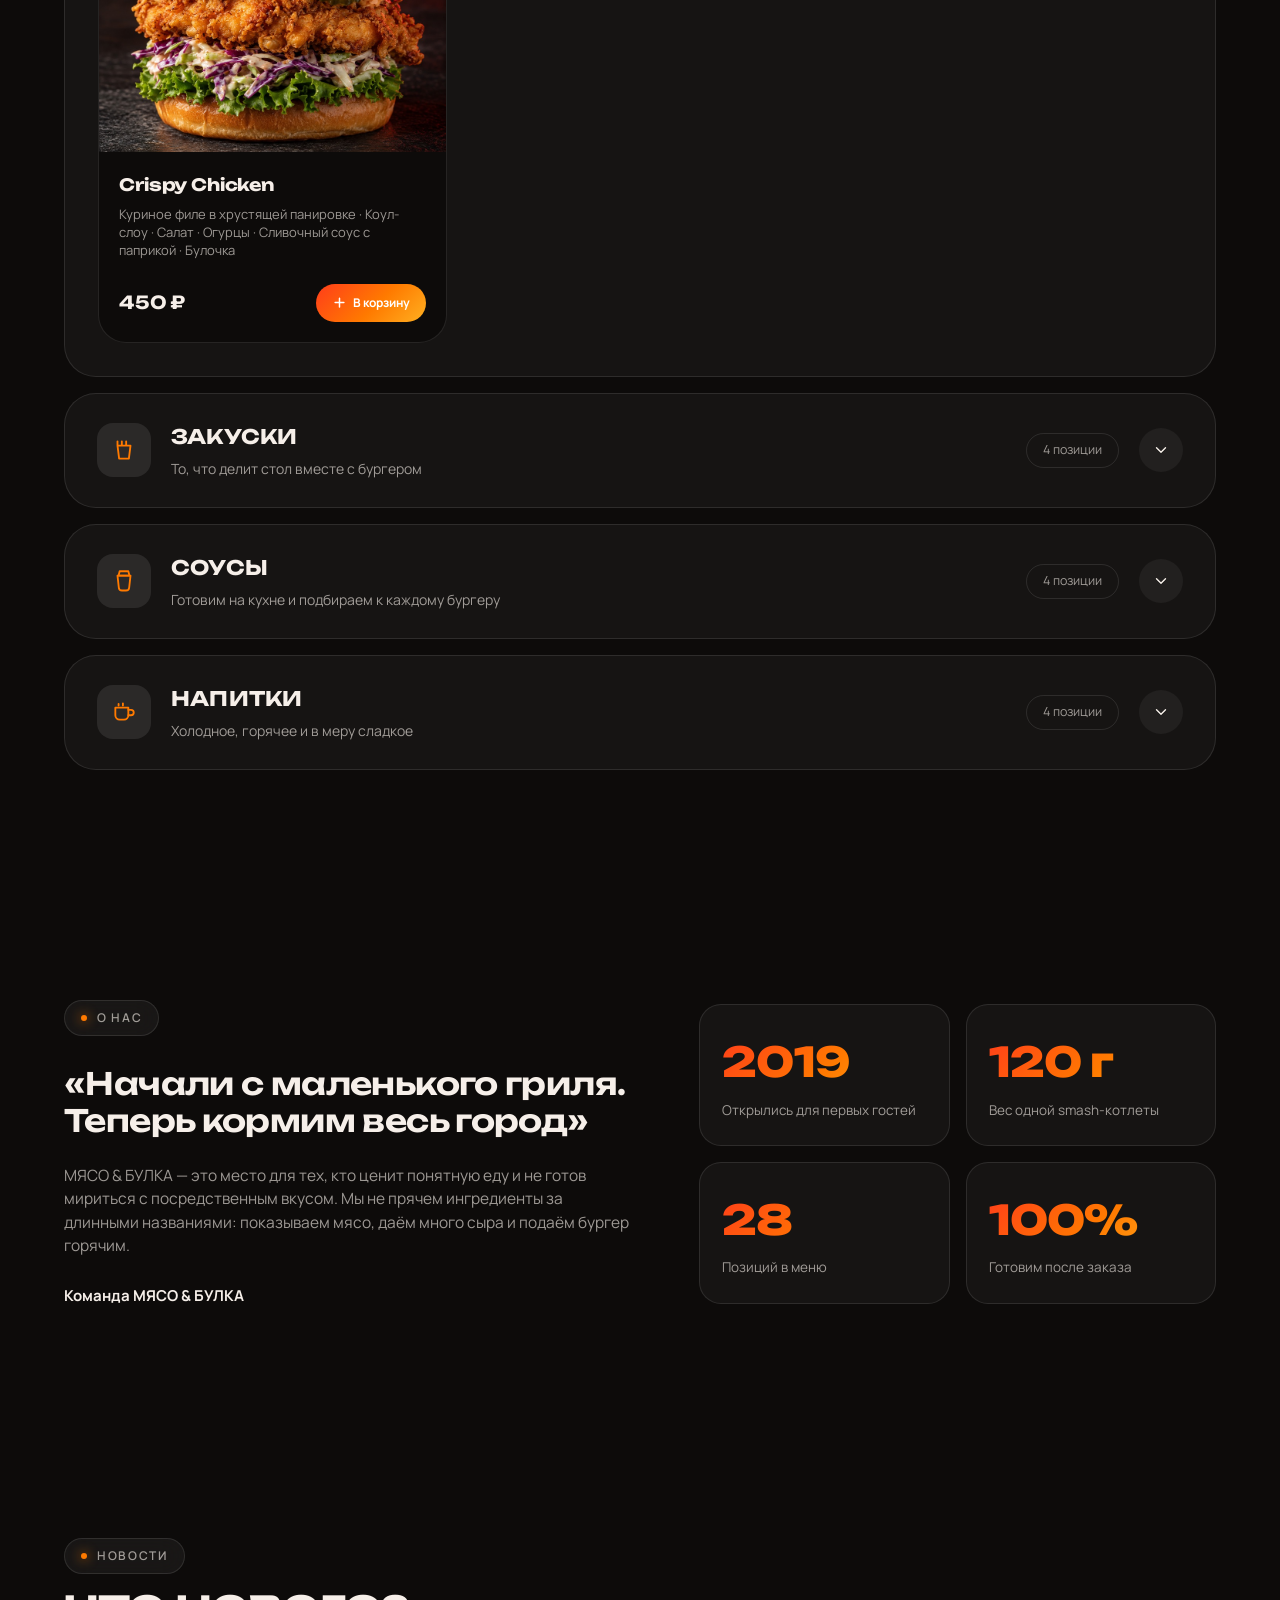
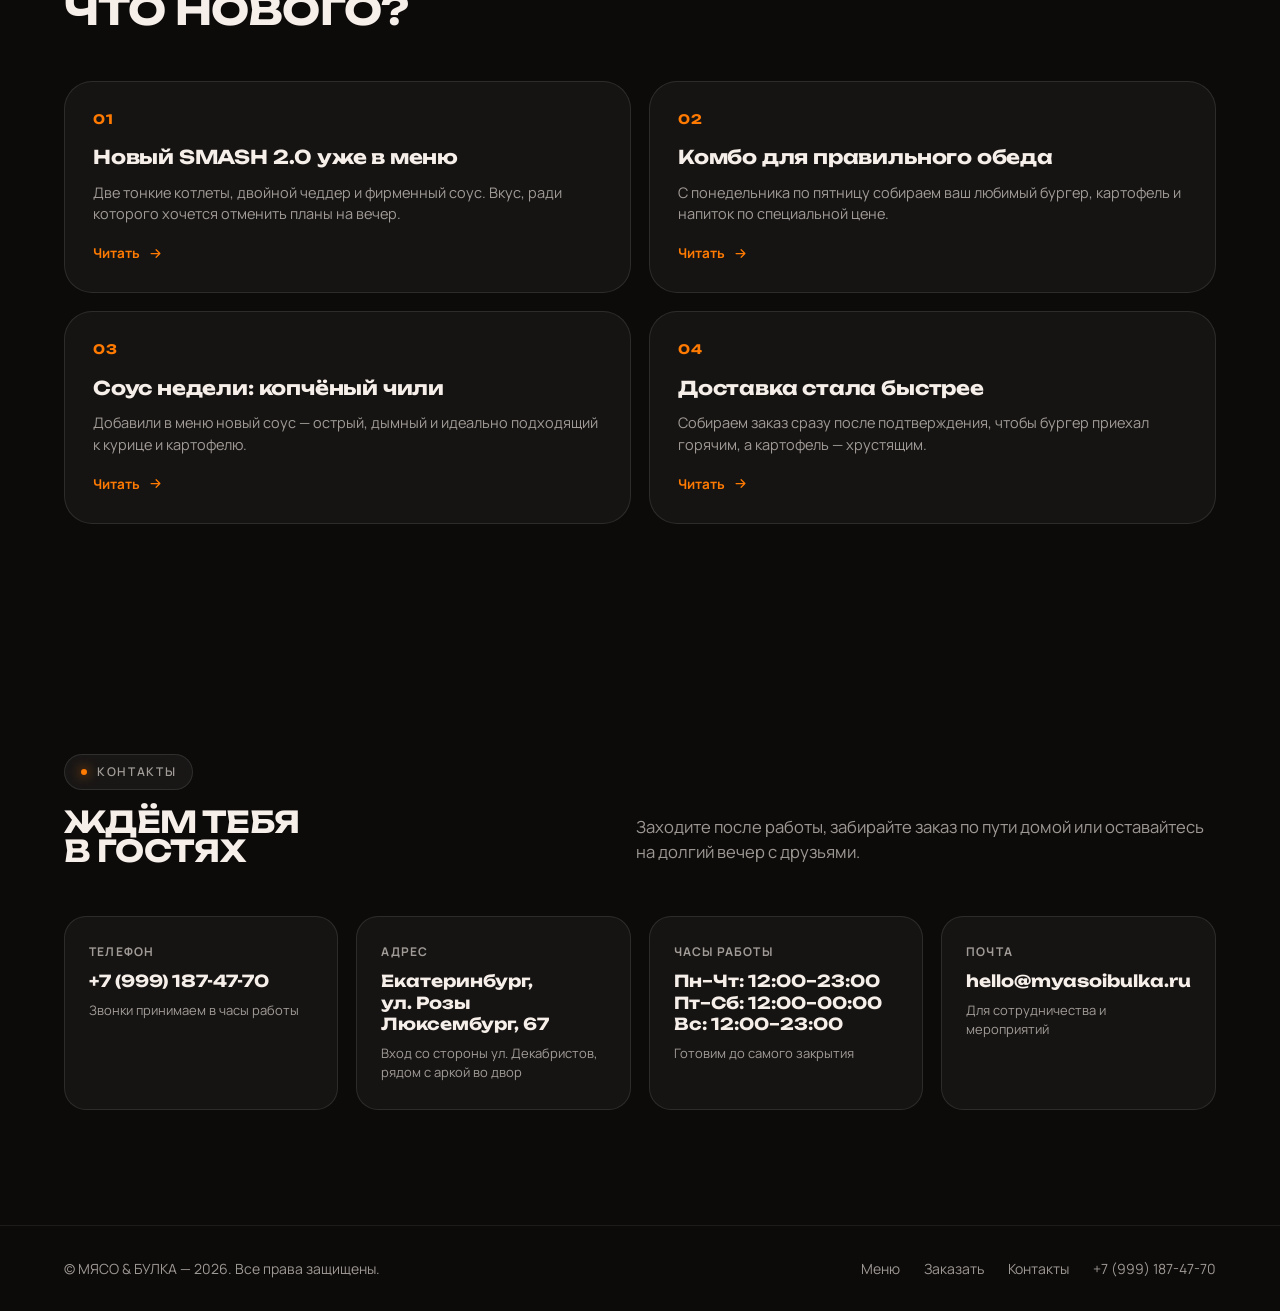
==== commit 323085bc: "Rework promo/combo section to match Figma composition Swapped the promo photo for a transparent-back" ====
--- a/index.html
+++ b/index.html
@@ -116,17 +116,17 @@
   <section class="section" id="combo">
     <div class="shell">
       <div class="promo__card reveal">
-        <div>
+        <div class="promo__media">
+          <img src="assets/images/promo-combo.png" alt="Комбо недели: бургеры, картофель фри и напиток" loading="lazy" width="1400" height="1400">
+        </div>
+
+        <div class="promo__content">
           <span class="promo__tag">Комбо недели</span>
           <h2 class="promo__title">Smash + картофель + напиток</h2>
           <p class="promo__text">
             Тот самый набор, когда хочется не выбирать. Фирменный smash, золотистый картофель
             и холодный напиток — всё, что нужно для правильного обеда или позднего ужина.
           </p>
-        </div>
-
-        <div class="promo__media">
-          <img src="assets/images/burger-spread.jpg" alt="Комбо недели: бургеры, картофель фри и напитки" loading="lazy" width="900" height="600">
         </div>
 
         <div class="promo__side">
--- a/css/style.css
+++ b/css/style.css
@@ -307,7 +307,7 @@
   margin-inline: auto;
   padding-inline: var(--pad);
   display: grid;
-  grid-template-columns: minmax(330px, 1.45fr) minmax(280px, 1.2fr) minmax(230px, 0.75fr);
+  grid-template-columns: minmax(330px, 560px) minmax(180px, 1fr) minmax(230px, 300px);
   align-items: center;
   gap: clamp(16px, 2.5vw, 40px);
 }
@@ -320,7 +320,7 @@
   font-family: var(--font-display);
   font-weight: 800;
   text-transform: uppercase;
-  font-size: clamp(30px, 6.4cqw, 66px);
+  font-size: clamp(30px, 9.7cqw, 54px);
   line-height: 0.98;
   letter-spacing: -0.02em;
 }
@@ -329,12 +329,12 @@
   position: relative;
   z-index: 1;
   margin-top: 22px;
-  max-width: 42ch;
+  max-width: 460px;
   color: var(--muted);
   font-size: clamp(15px, 1.15vw, 17px);
 }
 .hero__text b { color: var(--text); font-weight: 700; }
-.hero__actions { position: relative; z-index: 1; margin-top: 32px; display: flex; flex-wrap: wrap; gap: 14px; }
+.hero__actions { position: relative; z-index: 1; margin-top: 22px; display: flex; flex-wrap: wrap; gap: 14px; }
 .hero__actions .btn { padding: 20px 40px; font-size: 16.5px; }
 
 .hero__center { position: relative; display: grid; place-items: center; }
@@ -409,26 +409,19 @@
    Promo banner
    ========================================================= */
 .promo__card {
+  --promo-pad: clamp(28px, 4.5vw, 64px);
+  --promo-img-w: clamp(300px, 49.7vw, 716px);
   position: relative;
   overflow: hidden;
   border-radius: var(--r-tile);
-  padding: clamp(28px, 4.5vw, 64px);
-  background: var(--accent-grad);
+  padding: var(--promo-pad);
+  background: linear-gradient(146deg, var(--accent) 0%, var(--accent-2) 55%, var(--accent-3) 100%);
   color: #fff;
   display: grid;
-  grid-template-columns: 1.05fr minmax(220px, 0.8fr) auto;
+  grid-template-columns: minmax(140px, 28%) 1fr auto;
   align-items: center;
   gap: clamp(20px, 3.5vw, 48px);
   box-shadow: 0 40px 90px -46px rgba(255, 61, 26, 0.9);
-}
-.promo__card::after {
-  content: "";
-  position: absolute;
-  inset: auto -10% -60% auto;
-  width: 460px; height: 460px;
-  border-radius: 50%;
-  background: rgba(255, 255, 255, 0.14);
-  pointer-events: none;
 }
 .promo__tag {
   display: inline-flex;
@@ -457,9 +450,26 @@
   font-size: clamp(15px, 1.2vw, 17px);
   color: rgba(255, 255, 255, 0.88);
 }
-.promo__media { position: relative; z-index: 1; aspect-ratio: 3 / 2; border-radius: 24px; overflow: hidden; }
-.promo__media img { width: 100%; height: 100%; object-fit: cover; }
-.promo__side { position: relative; z-index: 1; text-align: right; }
+.promo__media {
+  position: absolute;
+  inset: 0;
+  z-index: 0;
+  overflow: hidden;
+  pointer-events: none;
+}
+.promo__media img {
+  display: block;
+  position: absolute;
+  left: calc(var(--promo-img-w) * -0.042);
+  top: calc(var(--promo-img-w) * -0.363);
+  width: var(--promo-img-w);
+  height: var(--promo-img-w);
+  object-fit: contain;
+  transform: scaleX(-1);
+  filter: drop-shadow(0 30px 55px rgba(0, 0, 0, 0.4));
+}
+.promo__content { position: relative; z-index: 1; grid-column: 2; }
+.promo__side { position: relative; z-index: 1; grid-column: 3; text-align: right; }
 .promo__price-row { display: flex; align-items: baseline; gap: 10px; justify-content: flex-end; }
 .promo__from { font-size: 15px; opacity: 0.8; }
 .promo__price {
@@ -796,8 +806,22 @@
   }
   .fact-card { width: min(100%, 340px); }
   .promo__card { grid-template-columns: 1fr; }
-  .promo__media { max-width: 380px; margin-top: 8px; }
-  .promo__side { text-align: left; margin-top: 80px; }
+  .promo__media {
+    position: static;
+    inset: auto;
+    display: flex;
+    justify-content: center;
+    margin: 0 0 8px;
+    overflow: visible;
+  }
+  .promo__media img {
+    position: static;
+    width: min(70vw, 300px);
+    height: auto;
+    max-height: none;
+  }
+  .promo__content { grid-column: 1; }
+  .promo__side { grid-column: 1; text-align: left; margin-top: 16px; }
   .promo__price-row { justify-content: flex-start; }
   .about__grid { grid-template-columns: 1fr; }
   .contacts__grid { grid-template-columns: repeat(2, 1fr); }
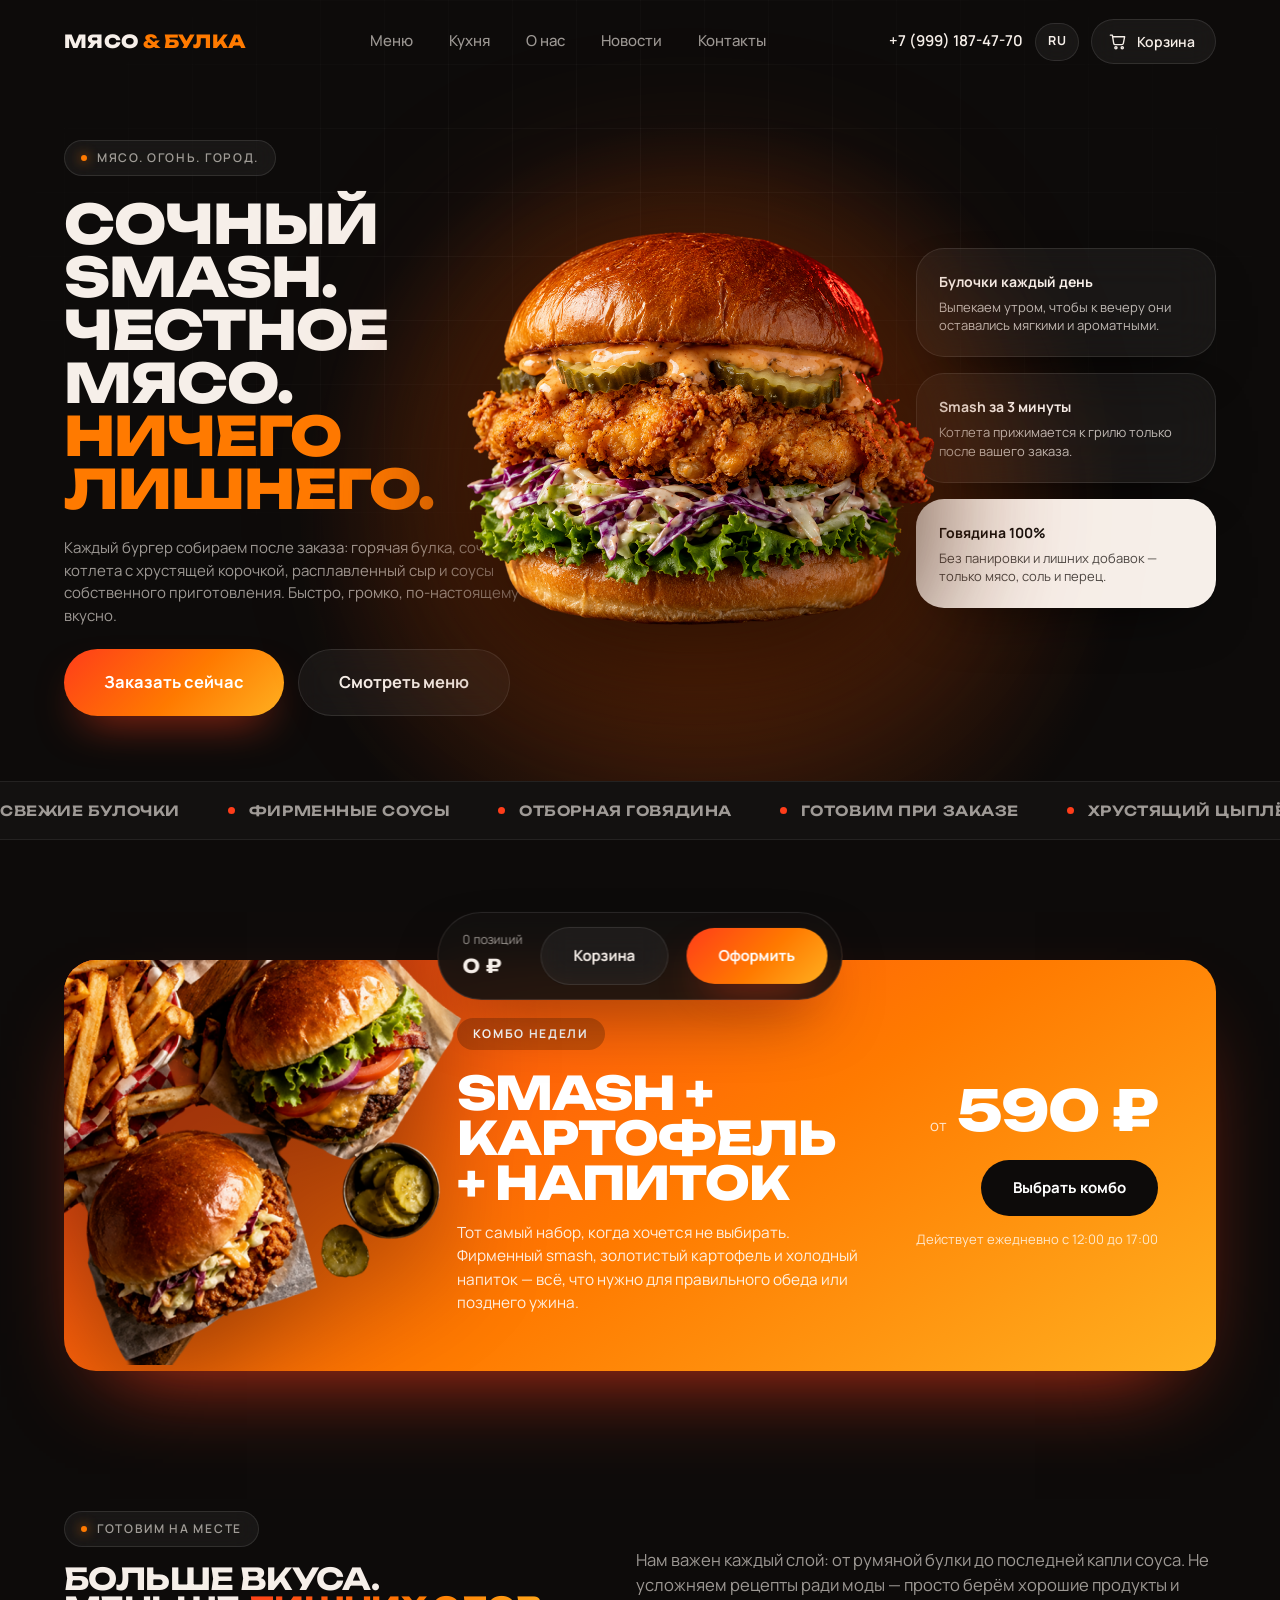
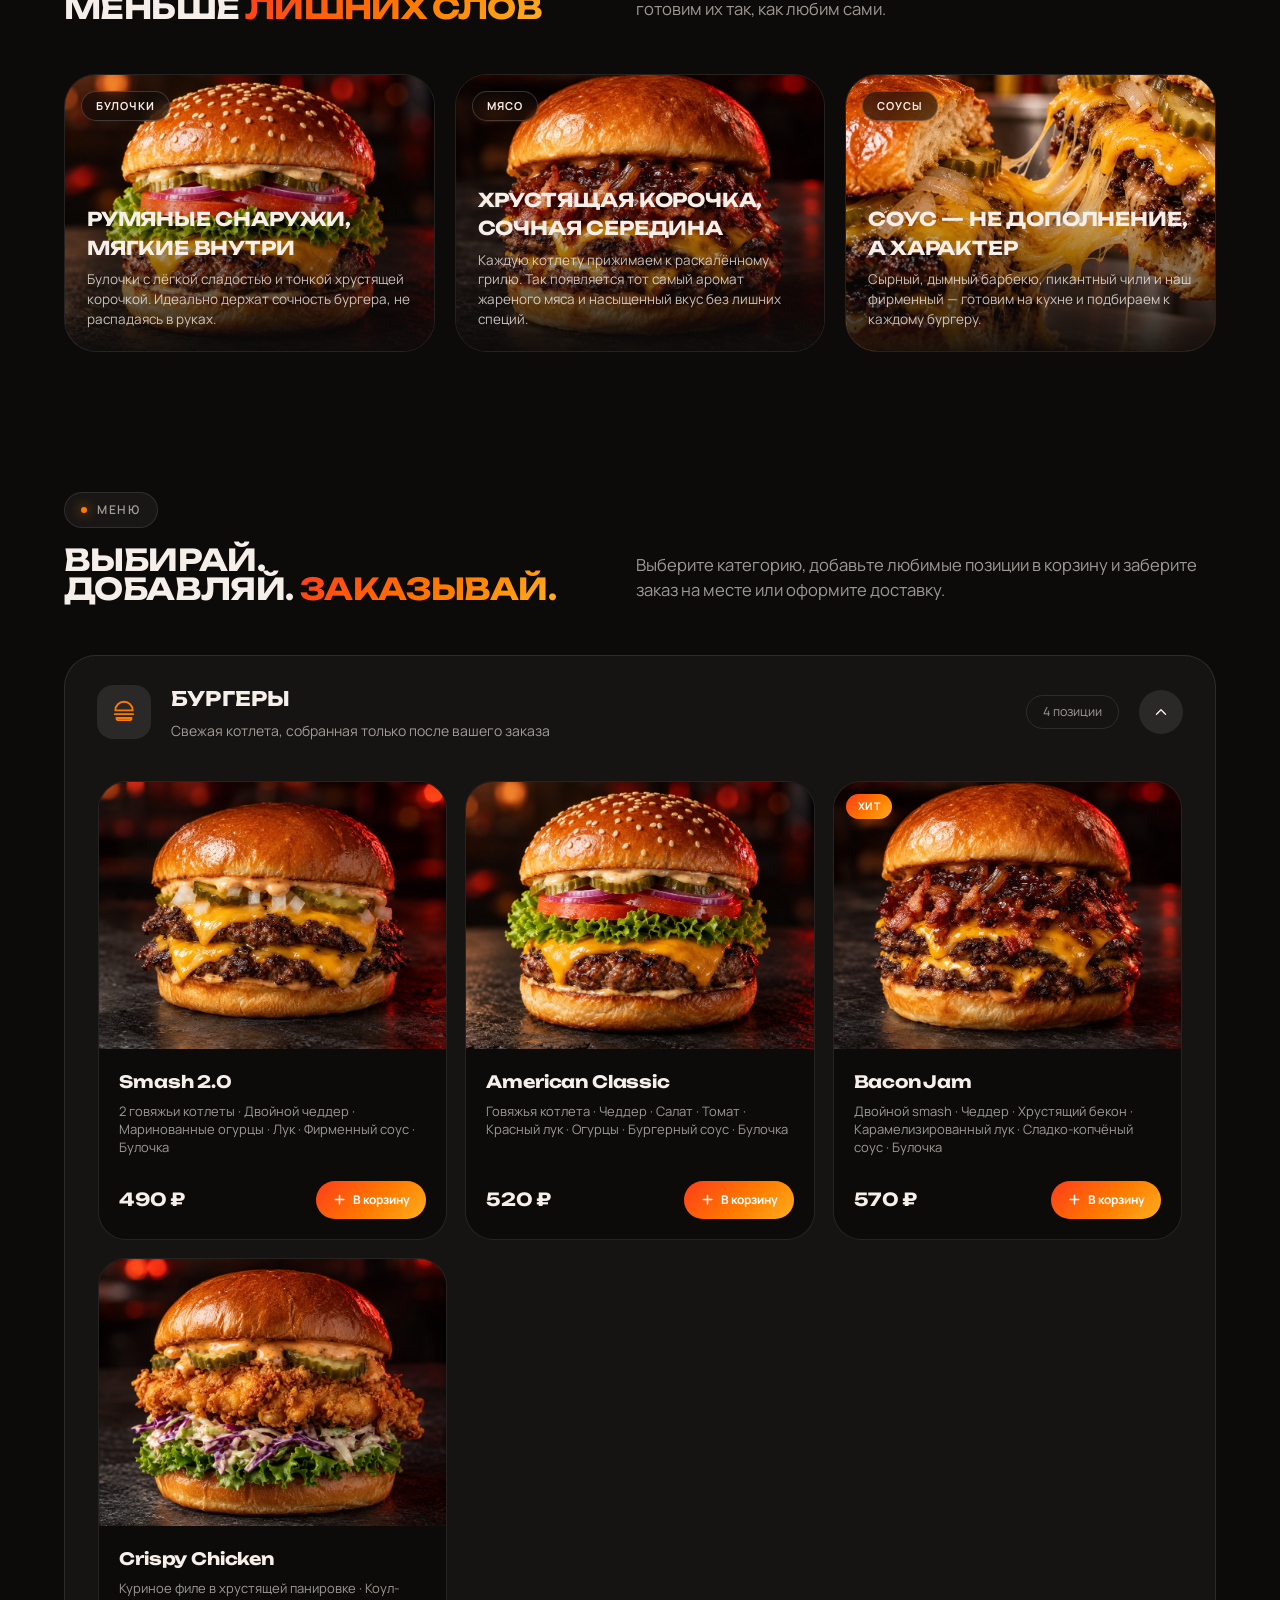
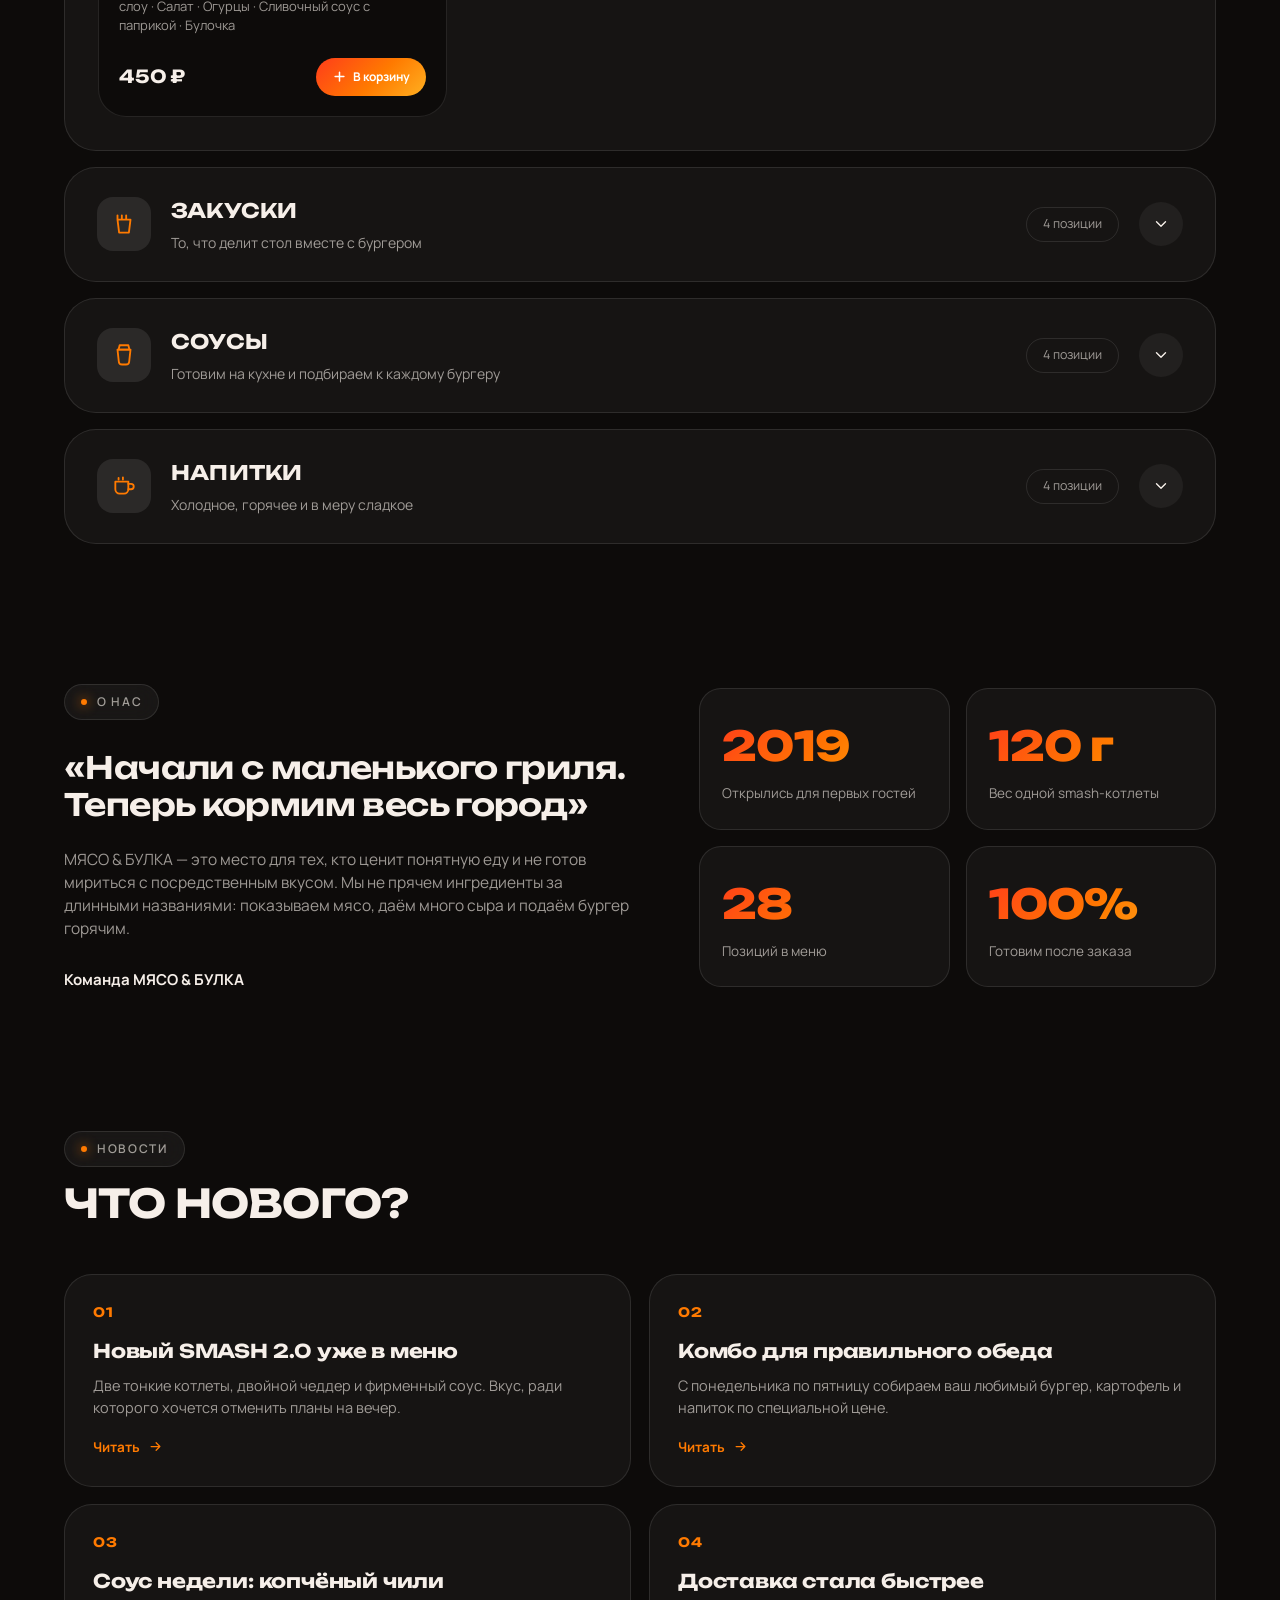
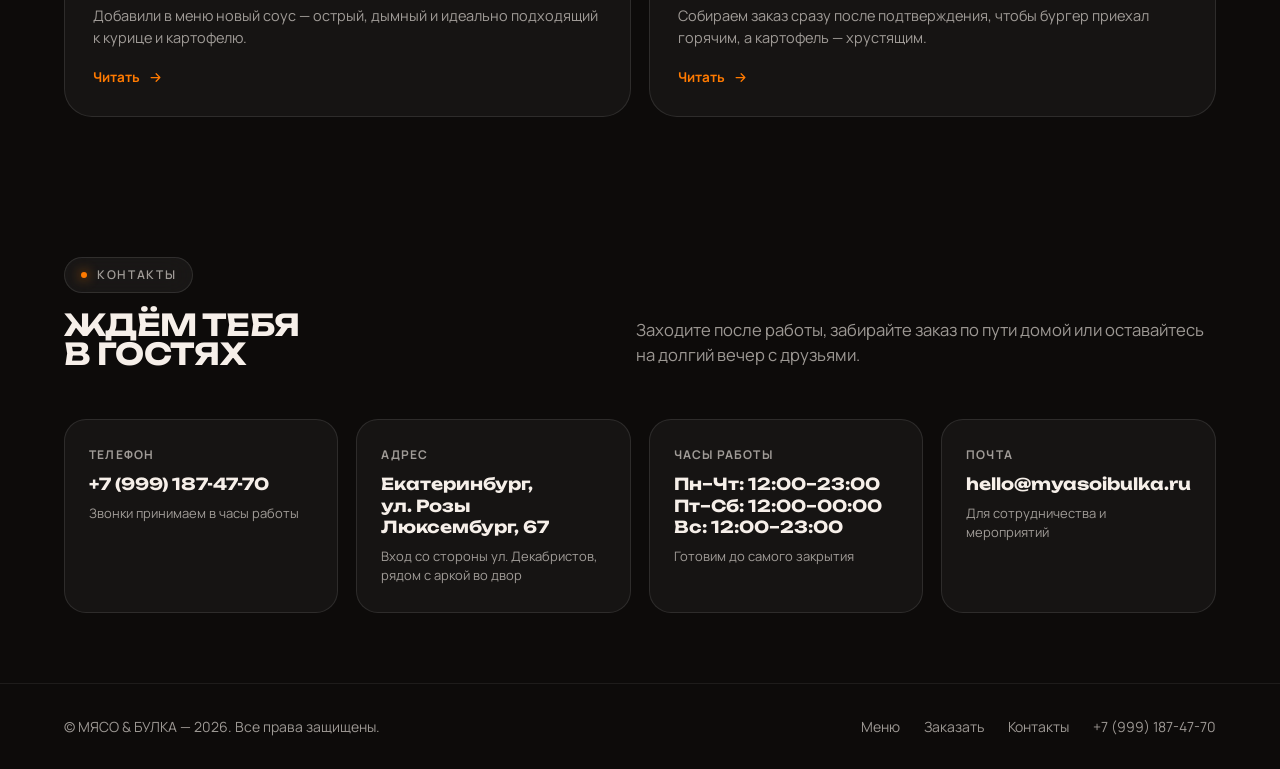
==== commit fc617cf0: "Add full RU/EN translation with a language switcher Introduces js/i18n.js (flat STRINGS dictionary, " ====
--- a/index.html
+++ b/index.html
@@ -3,7 +3,7 @@
 <head>
 <meta charset="UTF-8">
 <meta name="viewport" content="width=device-width, initial-scale=1">
-<title>МЯСО & БУЛКА — smash-бургерная в Екатеринбурге</title>
+<title data-i18n="meta.indexTitle">МЯСО & БУЛКА — smash-бургерная в Екатеринбурге</title>
 <meta name="description" content="МЯСО & БУЛКА — городская smash-бургерная в Екатеринбурге. Честные бургеры на открытом гриле, холодные лимонады и большой стол для своих. Заказ и оплата онлайн.">
 <meta name="theme-color" content="#0d0b0a">
 <link rel="icon" href="assets/images/favicon.svg" type="image/svg+xml">
@@ -20,21 +20,22 @@
     <a href="#top" class="logo">МЯСО <span>&amp; БУЛКА</span></a>
 
     <nav class="nav">
-      <a href="#menu">Меню</a>
-      <a href="#kitchen">Кухня</a>
-      <a href="#about">О нас</a>
-      <a href="#news">Новости</a>
-      <a href="#contacts">Контакты</a>
+      <a href="#menu" data-i18n="nav.menu">Меню</a>
+      <a href="#kitchen" data-i18n="nav.kitchen">Кухня</a>
+      <a href="#about" data-i18n="nav.about">О нас</a>
+      <a href="#news" data-i18n="nav.news">Новости</a>
+      <a href="#contacts" data-i18n="nav.contacts">Контакты</a>
     </nav>
 
     <div class="header__actions">
       <a class="header__phone" href="tel:+79991874770">+7 (999) 187-47-70</a>
-      <button class="cart-btn" data-cart-open type="button" aria-label="Открыть корзину">
+      <button class="lang-switch" data-lang-switch type="button">RU</button>
+      <button class="cart-btn" data-cart-open type="button" data-i18n-attr="aria-label:header.cartAria">
         <svg viewBox="0 0 24 24" fill="none" stroke="currentColor" stroke-width="1.7" stroke-linecap="round" stroke-linejoin="round"><path d="M6 6h15l-1.6 8.4a2 2 0 0 1-2 1.6H9.2a2 2 0 0 1-2-1.7L5.5 4H3"/><circle cx="10" cy="20" r="1.4"/><circle cx="18" cy="20" r="1.4"/></svg>
-        <span>Корзина</span>
+        <span data-i18n="header.cart">Корзина</span>
         <span class="cart-btn__count" data-cart-count data-empty="true"></span>
       </button>
-      <button class="burger" id="burger" type="button" aria-label="Меню навигации" aria-expanded="false">
+      <button class="burger" id="burger" type="button" data-i18n-attr="aria-label:header.menuAria" aria-expanded="false">
         <span></span><span></span><span></span>
       </button>
     </div>
@@ -42,12 +43,13 @@
 </header>
 
 <nav class="mobile-nav" id="mobile-nav">
-  <a href="#menu">Меню</a>
-  <a href="#kitchen">Кухня</a>
-  <a href="#about">О нас</a>
-  <a href="#news">Новости</a>
-  <a href="#contacts">Контакты</a>
-  <a class="btn btn--primary" href="tel:+79991874770">Позвонить +7 (999) 187-47-70</a>
+  <a href="#menu" data-i18n="nav.menu">Меню</a>
+  <a href="#kitchen" data-i18n="nav.kitchen">Кухня</a>
+  <a href="#about" data-i18n="nav.about">О нас</a>
+  <a href="#news" data-i18n="nav.news">Новости</a>
+  <a href="#contacts" data-i18n="nav.contacts">Контакты</a>
+  <a class="btn btn--primary" href="tel:+79991874770"><span data-i18n="mobile.callPrefix">Позвонить</span> +7 (999) 187-47-70</a>
+  <button class="lang-switch lang-switch--mobile" data-lang-switch type="button">RU</button>
 </nav>
 
 <main id="top">
@@ -59,36 +61,36 @@
 
     <div class="hero__inner">
       <div class="hero__left">
-        <span class="section-kicker">Мясо. Огонь. Город.</span>
-        <h1 class="hero__title">Сочный smash.<br>Честное мясо.<br><em>Ничего лишнего.</em></h1>
-        <p class="hero__text">
+        <span class="section-kicker" data-i18n="hero.kicker">Мясо. Огонь. Город.</span>
+        <h1 class="hero__title"><span data-i18n="hero.title1">Сочный smash.</span><br><span data-i18n="hero.title2">Честное мясо.</span><br><em data-i18n="hero.title3">Ничего лишнего.</em></h1>
+        <p class="hero__text" data-i18n="hero.text">
           Каждый бургер собираем после заказа: горячая булка, сочная котлета с хрустящей корочкой,
           расплавленный сыр и соусы собственного приготовления. Быстро, громко, по-настоящему вкусно.
         </p>
         <div class="hero__actions">
-          <a href="checkout.html" class="btn btn--primary">Заказать сейчас</a>
-          <a href="#menu" class="btn btn--ghost">Смотреть меню</a>
+          <a href="checkout.html" class="btn btn--primary" data-i18n="hero.ctaOrder">Заказать сейчас</a>
+          <a href="#menu" class="btn btn--ghost" data-i18n="hero.ctaMenu">Смотреть меню</a>
         </div>
       </div>
 
       <div class="hero__center">
         <div class="burger-stage">
-          <img class="burger-stage__img" src="assets/images/hero-burger.png" alt="Фирменный бургер МЯСО & БУЛКА" width="1100" height="1100" fetchpriority="high">
+          <img class="burger-stage__img" src="assets/images/hero-burger.png" data-i18n-attr="alt:hero.imgAlt" alt="Фирменный бургер МЯСО & БУЛКА" width="1100" height="1100" fetchpriority="high">
         </div>
       </div>
 
       <div class="hero__right">
         <div class="fact-card">
-          <div class="fact-card-title">Булочки каждый день</div>
-          <div class="fact-card-text">Выпекаем утром, чтобы к вечеру они оставались мягкими и ароматными.</div>
+          <div class="fact-card-title" data-i18n="hero.fact1Title">Булочки каждый день</div>
+          <div class="fact-card-text" data-i18n="hero.fact1Text">Выпекаем утром, чтобы к вечеру они оставались мягкими и ароматными.</div>
         </div>
         <div class="fact-card">
-          <div class="fact-card-title">Smash за 3 минуты</div>
-          <div class="fact-card-text">Котлета прижимается к грилю только после вашего заказа.</div>
+          <div class="fact-card-title" data-i18n="hero.fact2Title">Smash за 3 минуты</div>
+          <div class="fact-card-text" data-i18n="hero.fact2Text">Котлета прижимается к грилю только после вашего заказа.</div>
         </div>
         <div class="fact-card fact-card--light">
-          <div class="fact-card-title">Говядина 100%</div>
-          <div class="fact-card-text">Без панировки и лишних добавок — только мясо, соль и перец.</div>
+          <div class="fact-card-title" data-i18n="hero.fact3Title">Говядина 100%</div>
+          <div class="fact-card-text" data-i18n="hero.fact3Text">Без панировки и лишних добавок — только мясо, соль и перец.</div>
         </div>
       </div>
     </div>
@@ -97,18 +99,18 @@
   <!-- ============ Marquee ============ -->
   <div class="marquee" aria-hidden="true">
     <div class="marquee__track">
-      <span class="marquee__item">Свежие булочки</span>
-      <span class="marquee__item">Фирменные соусы</span>
-      <span class="marquee__item">Отборная говядина</span>
-      <span class="marquee__item">Готовим при заказе</span>
-      <span class="marquee__item">Хрустящий цыплёнок</span>
-      <span class="marquee__item">Картофель фри</span>
-      <span class="marquee__item">Свежие булочки</span>
-      <span class="marquee__item">Фирменные соусы</span>
-      <span class="marquee__item">Отборная говядина</span>
-      <span class="marquee__item">Готовим при заказе</span>
-      <span class="marquee__item">Хрустящий цыплёнок</span>
-      <span class="marquee__item">Картофель фри</span>
+      <span class="marquee__item" data-i18n="marquee.item1">Свежие булочки</span>
+      <span class="marquee__item" data-i18n="marquee.item2">Фирменные соусы</span>
+      <span class="marquee__item" data-i18n="marquee.item3">Отборная говядина</span>
+      <span class="marquee__item" data-i18n="marquee.item4">Готовим при заказе</span>
+      <span class="marquee__item" data-i18n="marquee.item5">Хрустящий цыплёнок</span>
+      <span class="marquee__item" data-i18n="marquee.item6">Картофель фри</span>
+      <span class="marquee__item" data-i18n="marquee.item1">Свежие булочки</span>
+      <span class="marquee__item" data-i18n="marquee.item2">Фирменные соусы</span>
+      <span class="marquee__item" data-i18n="marquee.item3">Отборная говядина</span>
+      <span class="marquee__item" data-i18n="marquee.item4">Готовим при заказе</span>
+      <span class="marquee__item" data-i18n="marquee.item5">Хрустящий цыплёнок</span>
+      <span class="marquee__item" data-i18n="marquee.item6">Картофель фри</span>
     </div>
   </div>
 
@@ -117,13 +119,13 @@
     <div class="shell">
       <div class="promo__card reveal">
         <div class="promo__media">
-          <img src="assets/images/promo-combo.png" alt="Комбо недели: бургеры, картофель фри и напиток" loading="lazy" width="1400" height="1400">
+          <img src="assets/images/promo-combo.png" data-i18n-attr="alt:promo.imgAlt" alt="Комбо недели: бургеры, картофель фри и напиток" loading="lazy" width="1400" height="1400">
         </div>
 
         <div class="promo__content">
-          <span class="promo__tag">Комбо недели</span>
-          <h2 class="promo__title">Smash + картофель + напиток</h2>
-          <p class="promo__text">
+          <span class="promo__tag" data-i18n="promo.tag">Комбо недели</span>
+          <h2 class="promo__title" data-i18n="promo.title">Smash + картофель + напиток</h2>
+          <p class="promo__text" data-i18n="promo.text">
             Тот самый набор, когда хочется не выбирать. Фирменный smash, золотистый картофель
             и холодный напиток — всё, что нужно для правильного обеда или позднего ужина.
           </p>
@@ -131,11 +133,11 @@
 
         <div class="promo__side">
           <div class="promo__price-row">
-            <span class="promo__from">от</span>
+            <span class="promo__from" data-i18n="promo.from">от</span>
             <div class="promo__price">590 ₽</div>
           </div>
-          <a href="#menu" class="btn">Выбрать комбо</a>
-          <div class="promo__note">Действует ежедневно с 12:00 до 17:00</div>
+          <a href="#menu" class="btn" data-i18n="promo.cta">Выбрать комбо</a>
+          <div class="promo__note" data-i18n="promo.note">Действует ежедневно с 12:00 до 17:00</div>
         </div>
       </div>
     </div>
@@ -146,10 +148,10 @@
     <div class="shell">
       <div class="section__head reveal">
         <div class="section__head-left">
-          <span class="section-kicker">Готовим на месте</span>
-          <h2 class="section-title">Больше вкуса.<br>Меньше <span class="grad-text">лишних слов</span></h2>
-        </div>
-        <p class="section-lead">
+          <span class="section-kicker" data-i18n="kitchen.kicker">Готовим на месте</span>
+          <h2 class="section-title"><span data-i18n="kitchen.titleLine1">Больше вкуса.</span><br><span data-i18n="kitchen.titleLine2Pre">Меньше </span><span class="grad-text" data-i18n="kitchen.titleLine2Grad">лишних слов</span></h2>
+        </div>
+        <p class="section-lead" data-i18n="kitchen.lead">
           Нам важен каждый слой: от румяной булки до последней капли соуса. Не усложняем рецепты
           ради моды — просто берём хорошие продукты и готовим их так, как любим сами.
         </p>
@@ -158,12 +160,12 @@
       <div class="tiles">
         <article class="tile reveal">
           <div class="tile__media">
-            <img src="assets/menu/american-classic.jpg" alt="Румяная булочка бургера" loading="lazy" width="760" height="506">
-            <span class="tile__chip">Булочки</span>
+            <img src="assets/menu/american-classic.jpg" data-i18n-attr="alt:tile1.alt" alt="Румяная булочка бургера" loading="lazy" width="760" height="506">
+            <span class="tile__chip" data-i18n="tile1.chip">Булочки</span>
           </div>
           <div class="tile__body">
-            <h3 class="tile__title">Румяные снаружи, мягкие внутри</h3>
-            <p class="tile__text">
+            <h3 class="tile__title" data-i18n="tile1.title">Румяные снаружи, мягкие внутри</h3>
+            <p class="tile__text" data-i18n="tile1.text">
               Булочки с лёгкой сладостью и тонкой хрустящей корочкой. Идеально держат сочность
               бургера, не распадаясь в руках.
             </p>
@@ -172,12 +174,12 @@
 
         <article class="tile reveal">
           <div class="tile__media">
-            <img src="assets/menu/bacon-jam.jpg" alt="Сочная говяжья котлета с хрустящей корочкой" loading="lazy" width="760" height="506">
-            <span class="tile__chip">Мясо</span>
+            <img src="assets/menu/bacon-jam.jpg" data-i18n-attr="alt:tile2.alt" alt="Сочная говяжья котлета с хрустящей корочкой" loading="lazy" width="760" height="506">
+            <span class="tile__chip" data-i18n="tile2.chip">Мясо</span>
           </div>
           <div class="tile__body">
-            <h3 class="tile__title">Хрустящая корочка, сочная середина</h3>
-            <p class="tile__text">
+            <h3 class="tile__title" data-i18n="tile2.title">Хрустящая корочка, сочная середина</h3>
+            <p class="tile__text" data-i18n="tile2.text">
               Каждую котлету прижимаем к раскалённому грилю. Так появляется тот самый аромат
               жареного мяса и насыщенный вкус без лишних специй.
             </p>
@@ -186,12 +188,12 @@
 
         <article class="tile reveal">
           <div class="tile__media">
-            <img src="assets/images/cheese-pull.jpg" alt="Соус собственного приготовления" loading="lazy" width="760" height="506">
-            <span class="tile__chip">Соусы</span>
+            <img src="assets/images/cheese-pull.jpg" data-i18n-attr="alt:tile3.alt" alt="Соус собственного приготовления" loading="lazy" width="760" height="506">
+            <span class="tile__chip" data-i18n="tile3.chip">Соусы</span>
           </div>
           <div class="tile__body">
-            <h3 class="tile__title">Соус — не дополнение, а характер</h3>
-            <p class="tile__text">
+            <h3 class="tile__title" data-i18n="tile3.title">Соус — не дополнение, а характер</h3>
+            <p class="tile__text" data-i18n="tile3.text">
               Сырный, дымный барбекю, пикантный чили и наш фирменный — готовим на кухне
               и подбираем к каждому бургеру.
             </p>
@@ -206,10 +208,10 @@
     <div class="shell">
       <div class="section__head reveal">
         <div class="section__head-left">
-          <span class="section-kicker">Меню</span>
-          <h2 class="section-title">Выбирай.<br>Добавляй. <span class="grad-text">Заказывай.</span></h2>
-        </div>
-        <p class="section-lead">
+          <span class="section-kicker" data-i18n="menu.kicker">Меню</span>
+          <h2 class="section-title"><span data-i18n="menu.titleLine1">Выбирай.</span><br><span data-i18n="menu.titleLine2Pre">Добавляй. </span><span class="grad-text" data-i18n="menu.titleLine2Grad">Заказывай.</span></h2>
+        </div>
+        <p class="section-lead" data-i18n="menu.lead">
           Выберите категорию, добавьте любимые позиции в корзину и заберите заказ на месте
           или оформите доставку.
         </p>
@@ -224,25 +226,25 @@
     <div class="shell">
       <div class="about__grid">
         <div class="reveal">
-          <span class="section-kicker">О нас</span>
-          <p class="about__quote">«Начали с маленького гриля. Теперь кормим весь город»</p>
+          <span class="section-kicker" data-i18n="about.kicker">О нас</span>
+          <p class="about__quote" data-i18n="about.quote">«Начали с маленького гриля. Теперь кормим весь город»</p>
           <div class="about__text">
-            <p>
+            <p data-i18n="about.text">
               МЯСО & БУЛКА — это место для тех, кто ценит понятную еду и не готов мириться
               с посредственным вкусом. Мы не прячем ингредиенты за длинными названиями:
               показываем мясо, даём много сыра и подаём бургер горячим.
             </p>
           </div>
           <div class="about__sign">
-            <div class="about__sign-name">Команда МЯСО &amp; БУЛКА</div>
+            <div class="about__sign-name" data-i18n="about.signName">Команда МЯСО &amp; БУЛКА</div>
           </div>
         </div>
 
         <div class="about__stats reveal">
-          <div class="stat"><div class="stat__value">2019</div><div class="stat__label">Открылись для первых гостей</div></div>
-          <div class="stat"><div class="stat__value">120 г</div><div class="stat__label">Вес одной smash-котлеты</div></div>
-          <div class="stat"><div class="stat__value">28</div><div class="stat__label">Позиций в меню</div></div>
-          <div class="stat"><div class="stat__value">100%</div><div class="stat__label">Готовим после заказа</div></div>
+          <div class="stat"><div class="stat__value" data-i18n="about.stat1Value">2019</div><div class="stat__label" data-i18n="about.stat1Label">Открылись для первых гостей</div></div>
+          <div class="stat"><div class="stat__value" data-i18n="about.stat2Value">120 г</div><div class="stat__label" data-i18n="about.stat2Label">Вес одной smash-котлеты</div></div>
+          <div class="stat"><div class="stat__value" data-i18n="about.stat3Value">28</div><div class="stat__label" data-i18n="about.stat3Label">Позиций в меню</div></div>
+          <div class="stat"><div class="stat__value" data-i18n="about.stat4Value">100%</div><div class="stat__label" data-i18n="about.stat4Label">Готовим после заказа</div></div>
         </div>
       </div>
     </div>
@@ -253,35 +255,35 @@
     <div class="shell">
       <div class="section__head reveal">
         <div class="section__head-left">
-          <span class="section-kicker">Новости</span>
-          <h2 class="section-title">Что нового?</h2>
+          <span class="section-kicker" data-i18n="news.kicker">Новости</span>
+          <h2 class="section-title" data-i18n="news.title">Что нового?</h2>
         </div>
       </div>
 
       <div class="news-grid">
         <article class="post reveal">
           <div class="post__num">01</div>
-          <h3 class="post__title">Новый SMASH 2.0 уже в меню</h3>
-          <p class="post__text">Две тонкие котлеты, двойной чеддер и фирменный соус. Вкус, ради которого хочется отменить планы на вечер.</p>
-          <span class="post__more">Читать <svg viewBox="0 0 24 24" fill="none" stroke="currentColor" stroke-width="2" stroke-linecap="round" stroke-linejoin="round"><path d="M5 12h14m0 0-6-6m6 6-6 6"/></svg></span>
+          <h3 class="post__title" data-i18n="news.post1Title">Новый SMASH 2.0 уже в меню</h3>
+          <p class="post__text" data-i18n="news.post1Text">Две тонкие котлеты, двойной чеддер и фирменный соус. Вкус, ради которого хочется отменить планы на вечер.</p>
+          <span class="post__more"><span data-i18n="news.readMore">Читать</span> <svg viewBox="0 0 24 24" fill="none" stroke="currentColor" stroke-width="2" stroke-linecap="round" stroke-linejoin="round"><path d="M5 12h14m0 0-6-6m6 6-6 6"/></svg></span>
         </article>
         <article class="post reveal">
           <div class="post__num">02</div>
-          <h3 class="post__title">Комбо для правильного обеда</h3>
-          <p class="post__text">С понедельника по пятницу собираем ваш любимый бургер, картофель и напиток по специальной цене.</p>
-          <span class="post__more">Читать <svg viewBox="0 0 24 24" fill="none" stroke="currentColor" stroke-width="2" stroke-linecap="round" stroke-linejoin="round"><path d="M5 12h14m0 0-6-6m6 6-6 6"/></svg></span>
+          <h3 class="post__title" data-i18n="news.post2Title">Комбо для правильного обеда</h3>
+          <p class="post__text" data-i18n="news.post2Text">С понедельника по пятницу собираем ваш любимый бургер, картофель и напиток по специальной цене.</p>
+          <span class="post__more"><span data-i18n="news.readMore">Читать</span> <svg viewBox="0 0 24 24" fill="none" stroke="currentColor" stroke-width="2" stroke-linecap="round" stroke-linejoin="round"><path d="M5 12h14m0 0-6-6m6 6-6 6"/></svg></span>
         </article>
         <article class="post reveal">
           <div class="post__num">03</div>
-          <h3 class="post__title">Соус недели: копчёный чили</h3>
-          <p class="post__text">Добавили в меню новый соус — острый, дымный и идеально подходящий к курице и картофелю.</p>
-          <span class="post__more">Читать <svg viewBox="0 0 24 24" fill="none" stroke="currentColor" stroke-width="2" stroke-linecap="round" stroke-linejoin="round"><path d="M5 12h14m0 0-6-6m6 6-6 6"/></svg></span>
+          <h3 class="post__title" data-i18n="news.post3Title">Соус недели: копчёный чили</h3>
+          <p class="post__text" data-i18n="news.post3Text">Добавили в меню новый соус — острый, дымный и идеально подходящий к курице и картофелю.</p>
+          <span class="post__more"><span data-i18n="news.readMore">Читать</span> <svg viewBox="0 0 24 24" fill="none" stroke="currentColor" stroke-width="2" stroke-linecap="round" stroke-linejoin="round"><path d="M5 12h14m0 0-6-6m6 6-6 6"/></svg></span>
         </article>
         <article class="post reveal">
           <div class="post__num">04</div>
-          <h3 class="post__title">Доставка стала быстрее</h3>
-          <p class="post__text">Собираем заказ сразу после подтверждения, чтобы бургер приехал горячим, а картофель — хрустящим.</p>
-          <span class="post__more">Читать <svg viewBox="0 0 24 24" fill="none" stroke="currentColor" stroke-width="2" stroke-linecap="round" stroke-linejoin="round"><path d="M5 12h14m0 0-6-6m6 6-6 6"/></svg></span>
+          <h3 class="post__title" data-i18n="news.post4Title">Доставка стала быстрее</h3>
+          <p class="post__text" data-i18n="news.post4Text">Собираем заказ сразу после подтверждения, чтобы бургер приехал горячим, а картофель — хрустящим.</p>
+          <span class="post__more"><span data-i18n="news.readMore">Читать</span> <svg viewBox="0 0 24 24" fill="none" stroke="currentColor" stroke-width="2" stroke-linecap="round" stroke-linejoin="round"><path d="M5 12h14m0 0-6-6m6 6-6 6"/></svg></span>
         </article>
       </div>
     </div>
@@ -292,34 +294,34 @@
     <div class="shell">
       <div class="section__head reveal">
         <div class="section__head-left">
-          <span class="section-kicker">Контакты</span>
-          <h2 class="section-title">Ждём тебя<br>в гостях</h2>
-        </div>
-        <p class="section-lead">
+          <span class="section-kicker" data-i18n="contacts.kicker">Контакты</span>
+          <h2 class="section-title"><span data-i18n="contacts.titleLine1">Ждём тебя</span><br><span data-i18n="contacts.titleLine2">в гостях</span></h2>
+        </div>
+        <p class="section-lead" data-i18n="contacts.lead">
           Заходите после работы, забирайте заказ по пути домой или оставайтесь на долгий вечер с друзьями.
         </p>
       </div>
 
       <div class="contacts__grid">
         <a class="contact-card reveal" href="tel:+79991874770">
-          <div class="contact-card__label">Телефон</div>
+          <div class="contact-card__label" data-i18n="contacts.phoneLabel">Телефон</div>
           <div class="contact-card__value">+7 (999) 187-47-70</div>
-          <div class="contact-card__note">Звонки принимаем в часы работы</div>
+          <div class="contact-card__note" data-i18n="contacts.phoneNote">Звонки принимаем в часы работы</div>
         </a>
         <div class="contact-card reveal">
-          <div class="contact-card__label">Адрес</div>
-          <div class="contact-card__value">Екатеринбург,<br>ул. Розы Люксембург, 67</div>
-          <div class="contact-card__note">Вход со стороны ул. Декабристов, рядом с аркой во двор</div>
+          <div class="contact-card__label" data-i18n="contacts.addressLabel">Адрес</div>
+          <div class="contact-card__value"><span data-i18n="contacts.addressLine1">Екатеринбург,</span><br><span data-i18n="contacts.addressLine2">ул. Розы Люксембург, 67</span></div>
+          <div class="contact-card__note" data-i18n="contacts.addressNote">Вход со стороны ул. Декабристов, рядом с аркой во двор</div>
         </div>
         <div class="contact-card reveal">
-          <div class="contact-card__label">Часы работы</div>
-          <div class="contact-card__value">Пн–Чт: 12:00–23:00<br>Пт–Сб: 12:00–00:00<br>Вс: 12:00–23:00</div>
-          <div class="contact-card__note">Готовим до самого закрытия</div>
+          <div class="contact-card__label" data-i18n="contacts.hoursLabel">Часы работы</div>
+          <div class="contact-card__value"><span data-i18n="contacts.hoursLine1">Пн–Чт: 12:00–23:00</span><br><span data-i18n="contacts.hoursLine2">Пт–Сб: 12:00–00:00</span><br><span data-i18n="contacts.hoursLine3">Вс: 12:00–23:00</span></div>
+          <div class="contact-card__note" data-i18n="contacts.hoursNote">Готовим до самого закрытия</div>
         </div>
         <a class="contact-card reveal" href="mailto:hello@myasoibulka.ru">
-          <div class="contact-card__label">Почта</div>
+          <div class="contact-card__label" data-i18n="contacts.emailLabel">Почта</div>
           <div class="contact-card__value">hello@myasoibulka.ru</div>
-          <div class="contact-card__note">Для сотрудничества и мероприятий</div>
+          <div class="contact-card__note" data-i18n="contacts.emailNote">Для сотрудничества и мероприятий</div>
         </a>
       </div>
     </div>
@@ -328,11 +330,11 @@
 
 <footer class="footer">
   <div class="shell footer__inner">
-    <div>© МЯСО &amp; БУЛКА — 2026. Все права защищены.</div>
+    <div data-i18n="footer.copyright">© МЯСО &amp; БУЛКА — 2026. Все права защищены.</div>
     <div class="footer__links">
-      <a href="#menu">Меню</a>
-      <a href="checkout.html">Заказать</a>
-      <a href="#contacts">Контакты</a>
+      <a href="#menu" data-i18n="nav.menu">Меню</a>
+      <a href="checkout.html" data-i18n="footer.order">Заказать</a>
+      <a href="#contacts" data-i18n="nav.contacts">Контакты</a>
       <a href="tel:+79991874770">+7 (999) 187-47-70</a>
     </div>
   </div>
@@ -344,26 +346,27 @@
     <div class="cart-bar__count" data-cart-bar-count>0 позиций</div>
     <div class="cart-bar__total" data-cart-bar-total>0 ₽</div>
   </div>
-  <button class="btn btn--ghost" type="button" data-cart-open>Корзина</button>
-  <a class="btn btn--primary" href="checkout.html">Оформить</a>
+  <button class="btn btn--ghost" type="button" data-cart-open data-i18n="header.cart">Корзина</button>
+  <a class="btn btn--primary" href="checkout.html" data-i18n="cartbar.checkout">Оформить</a>
 </div>
 
 <!-- ============ Cart drawer ============ -->
 <div class="drawer-backdrop" data-cart-close></div>
-<aside class="drawer" id="cart-drawer" aria-label="Корзина" aria-hidden="true">
+<aside class="drawer" id="cart-drawer" data-i18n-attr="aria-label:drawer.title" aria-label="Корзина" aria-hidden="true">
   <div class="drawer__head">
-    <div class="drawer__title">Ваш заказ</div>
-    <button class="drawer__close" type="button" data-cart-close aria-label="Закрыть корзину">
+    <div class="drawer__title" data-i18n="drawer.title">Ваш заказ</div>
+    <button class="drawer__close" type="button" data-cart-close data-i18n-attr="aria-label:drawer.closeAria">
       <svg viewBox="0 0 24 24" fill="none" stroke="currentColor" stroke-width="1.8" stroke-linecap="round"><path d="M18 6 6 18M6 6l12 12"/></svg>
     </button>
   </div>
   <div class="drawer__body" data-cart-lines></div>
   <div class="drawer__foot">
-    <div class="drawer__sum"><span>Итого</span><b data-cart-total>0 ₽</b></div>
-    <a class="btn btn--primary btn--block" href="checkout.html" data-cart-checkout>Оформить заказ</a>
+    <div class="drawer__sum"><span data-i18n="common.total">Итого</span><b data-cart-total>0 ₽</b></div>
+    <a class="btn btn--primary btn--block" href="checkout.html" data-cart-checkout data-i18n="drawer.checkout">Оформить заказ</a>
   </div>
 </aside>
 
+<script src="js/i18n.js"></script>
 <script src="js/menu-data.js"></script>
 <script src="js/cart.js"></script>
 <script src="js/main.js"></script>
--- a/css/style.css
+++ b/css/style.css
@@ -52,7 +52,7 @@
 
 .section {
   position: relative;
-  padding-block: clamp(56px, 9vw, 140px);
+  padding-block: clamp(56px, 9vw, 70px);
 }
 
 .section-kicker {
@@ -236,6 +236,31 @@
 }
 .cart-btn__count[data-empty="true"] { display: none; }
 
+.lang-switch {
+  display: inline-flex;
+  align-items: center;
+  justify-content: center;
+  min-width: 44px;
+  height: 38px;
+  padding: 0 12px;
+  border-radius: var(--r-pill);
+  border: 1px solid var(--line);
+  background: var(--glass);
+  backdrop-filter: blur(14px);
+  color: var(--text);
+  font-weight: 700;
+  font-size: 12.5px;
+  letter-spacing: 0.04em;
+  transition: border-color 0.25s ease, background 0.25s ease;
+}
+.lang-switch:hover { border-color: rgba(255, 255, 255, 0.3); background: var(--glass-strong); }
+.lang-switch--mobile {
+  width: auto;
+  min-width: 64px;
+  align-self: flex-start;
+  font-size: 14px;
+}
+
 .burger {
   display: none;
   width: 40px; height: 40px;
@@ -261,9 +286,10 @@
   display: flex;
   flex-direction: column;
   align-items: flex-start;
-  justify-content: center;
+  justify-content: flex-start;
   gap: 26px;
-  padding: 32px var(--pad);
+  padding: 40px var(--pad);
+  overflow-y: auto;
   font-size: 22px;
   font-weight: 600;
   transform: translateY(-12px);
@@ -341,8 +367,8 @@
 .burger-stage {
   position: relative;
   z-index: 2;
-  left: -60px;
-  width: clamp(360px, 36vw, 560px);
+  left: -240px;
+  width: clamp(432px, 43.2vw, 672px);
   aspect-ratio: 1;
   animation: hero-float 7s ease-in-out infinite;
 }
@@ -373,6 +399,8 @@
 
 /* ---------- Marquee ---------- */
 .marquee {
+  position: relative;
+  margin-top: -50px;
   border-block: 1px solid var(--line-soft);
   background: var(--bg-soft);
   overflow: hidden;
@@ -408,6 +436,7 @@
 /* =========================================================
    Promo banner
    ========================================================= */
+#combo { margin-top: 50px; }
 .promo__card {
   --promo-pad: clamp(28px, 4.5vw, 64px);
   --promo-img-w: clamp(300px, 49.7vw, 716px);
@@ -797,6 +826,7 @@
    ========================================================= */
 @media (max-width: 1200px) {
   .hero__inner { grid-template-columns: 1fr 1fr; }
+  .burger-stage { left: -20px; width: min(90%, 480px); }
   .hero__right {
     grid-column: 1 / -1;
     flex-direction: row;
@@ -809,14 +839,13 @@
   .promo__media {
     position: static;
     inset: auto;
-    display: flex;
-    justify-content: center;
-    margin: 0 0 8px;
+    display: block;
+    margin: calc(-1 * var(--promo-pad)) 0 16px calc(-1 * var(--promo-pad));
     overflow: visible;
   }
   .promo__media img {
     position: static;
-    width: min(70vw, 300px);
+    width: min(88vw, 460px);
     height: auto;
     max-height: none;
   }
@@ -857,6 +886,7 @@
   .cart-bar .btn { padding: 14px 22px; }
   .cart-btn { padding: 10px 14px; gap: 8px; }
   .cart-btn > span:not(.cart-btn__count) { display: none; }
+  .header .lang-switch { min-width: 38px; height: 36px; padding: 0 8px; font-size: 12px; }
   .logo { font-size: 17px; }
   .footer__inner { flex-direction: column; align-items: flex-start; }
 }
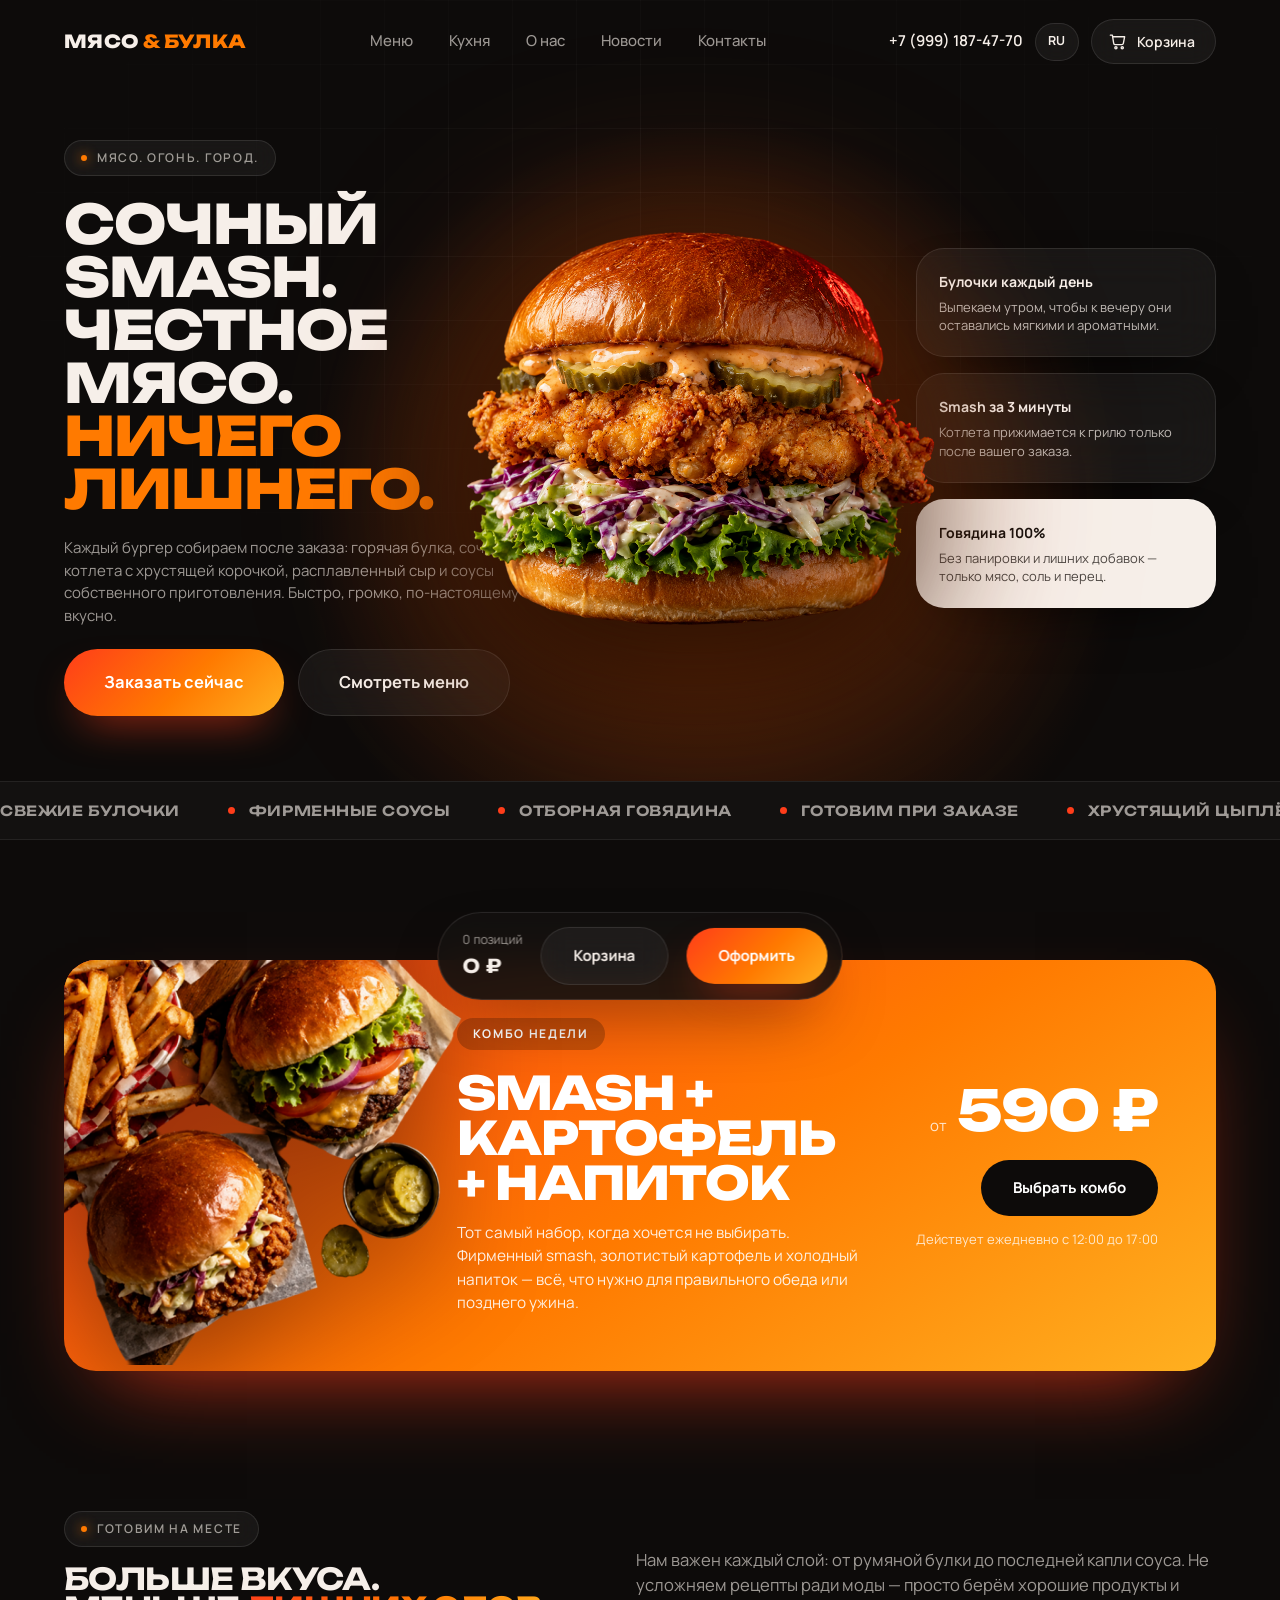
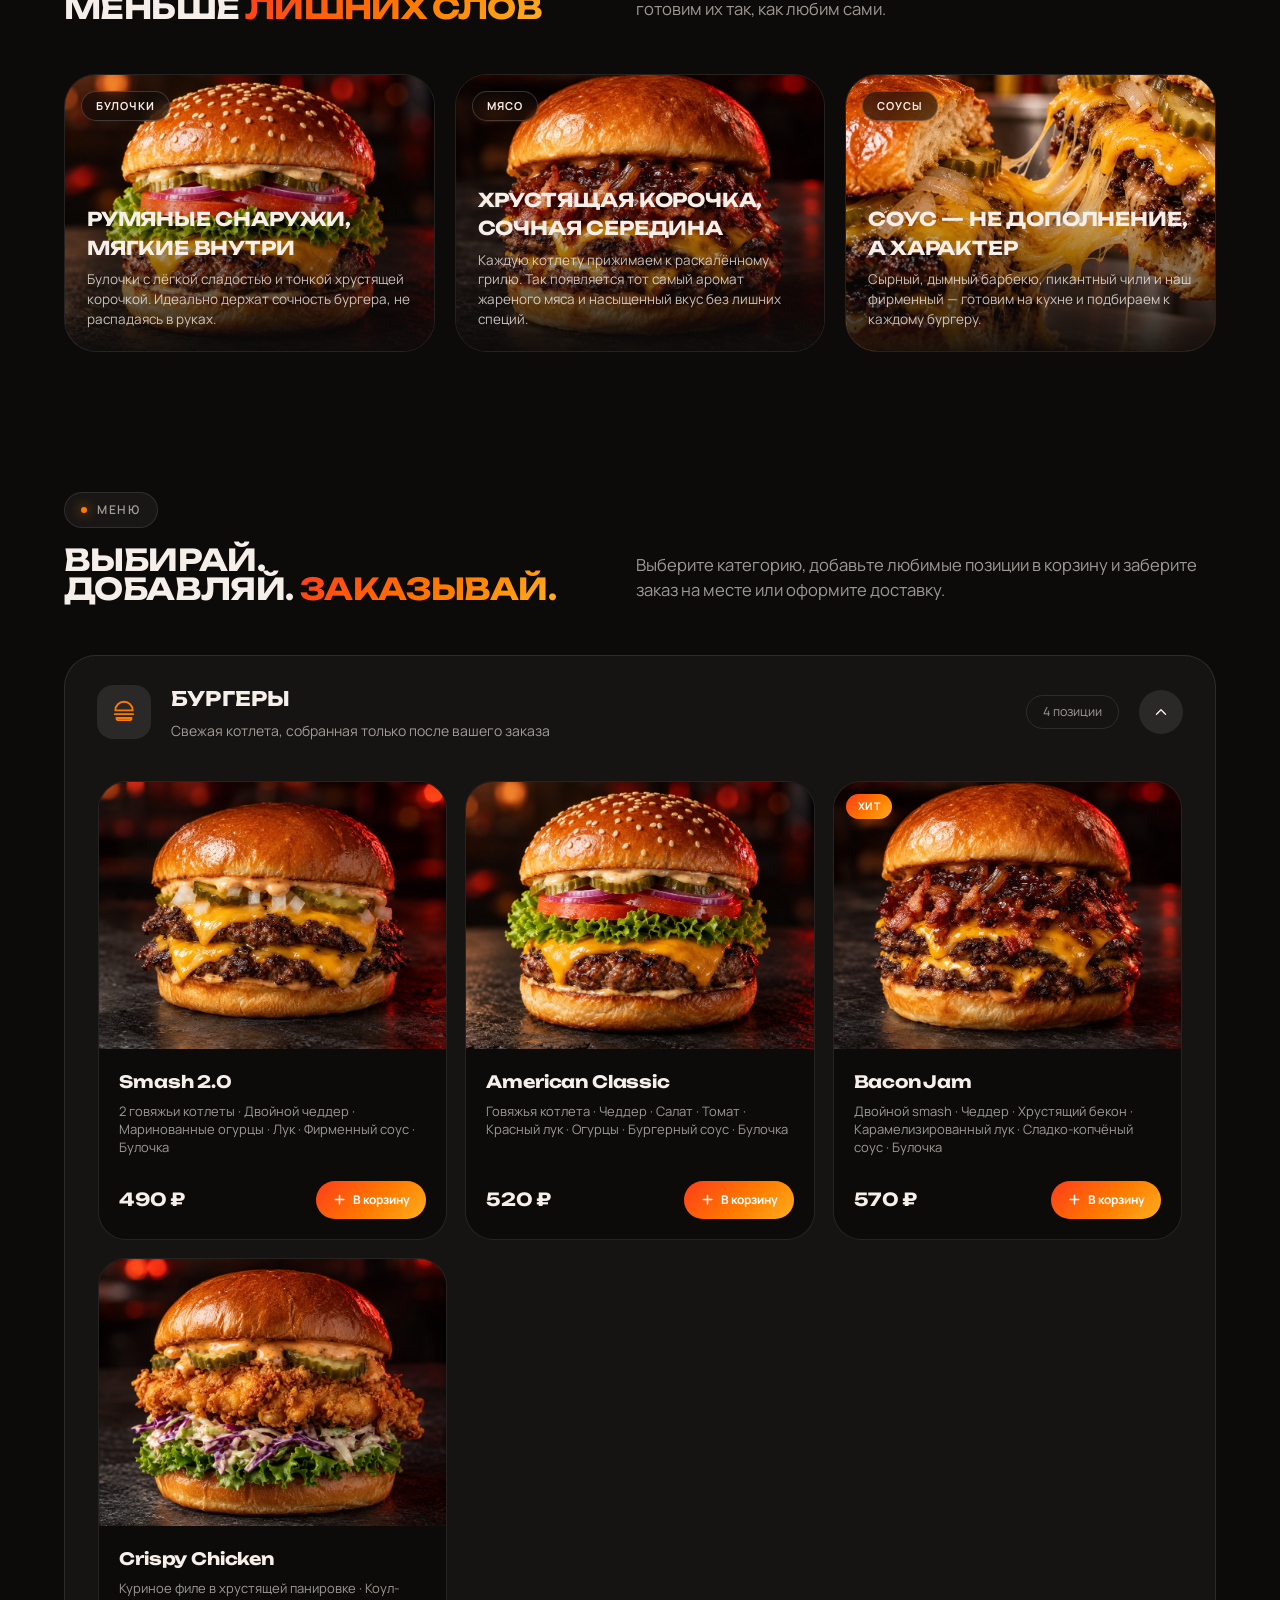
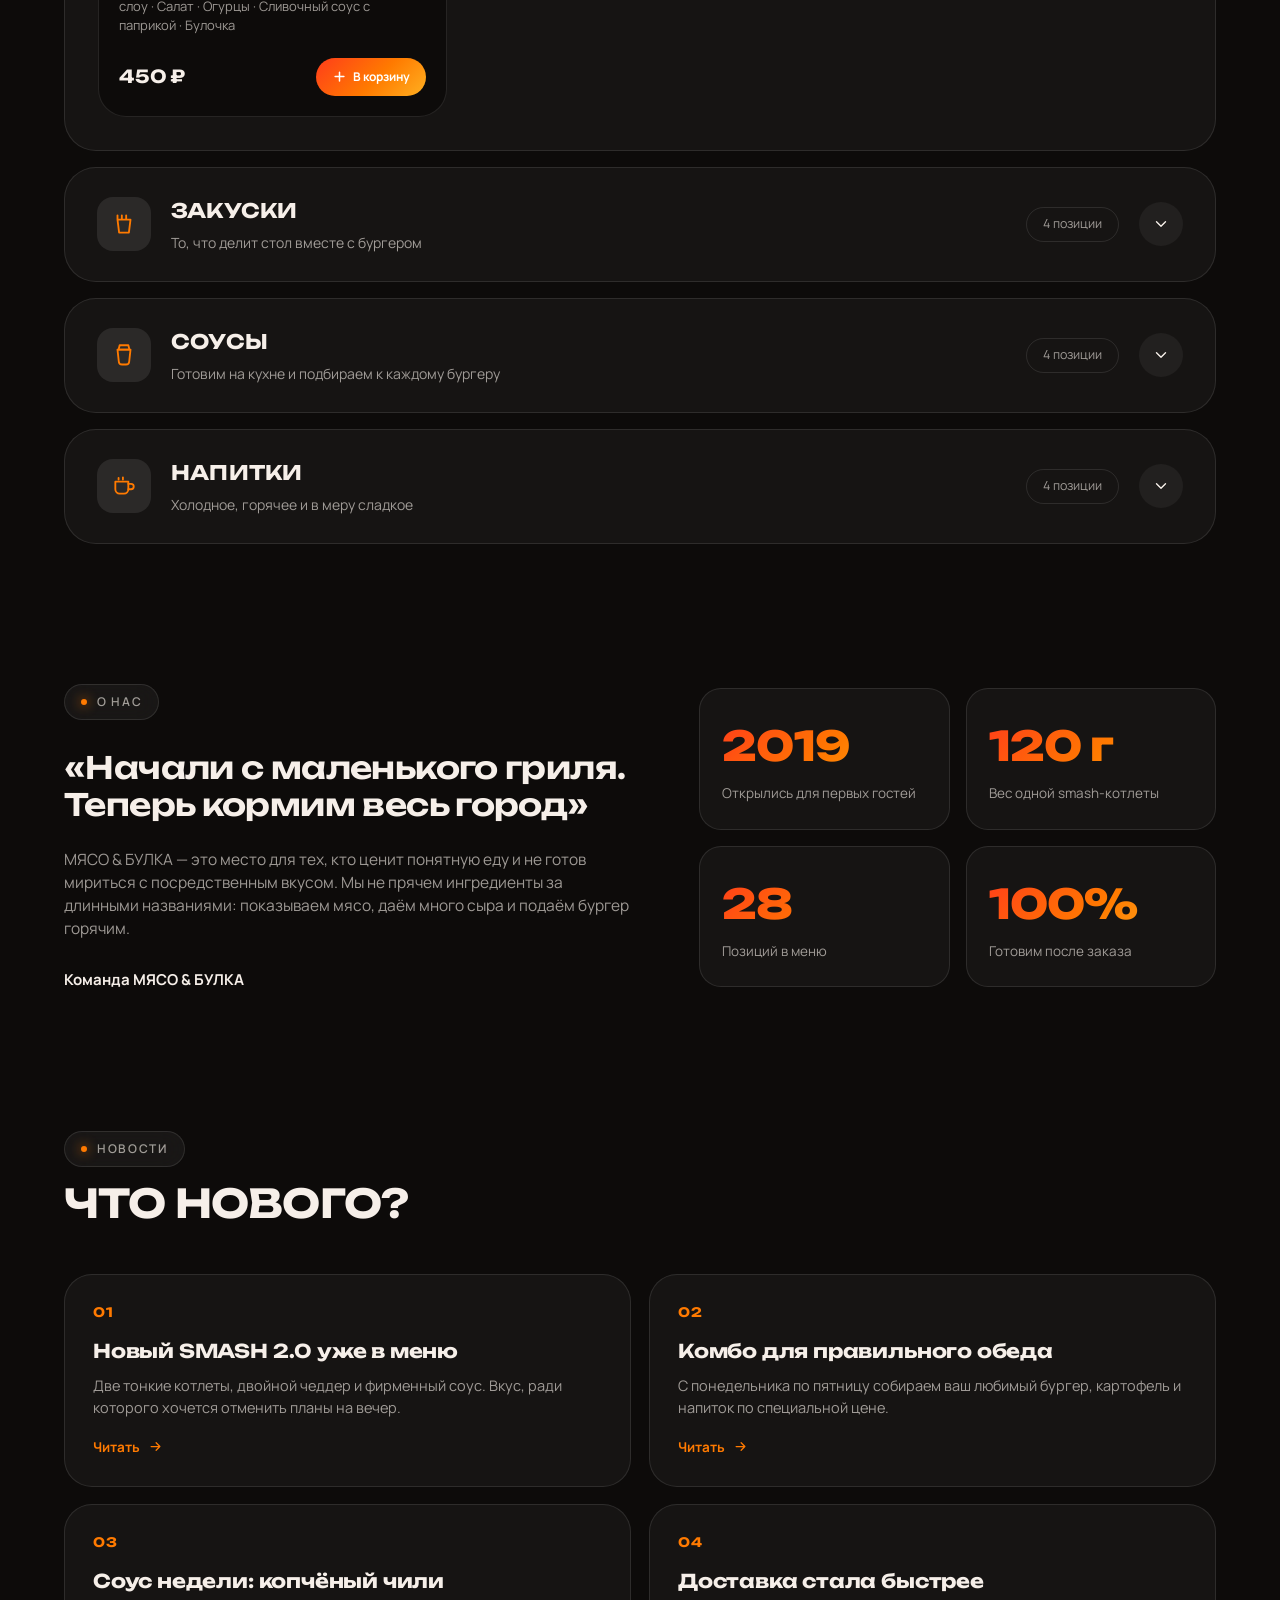
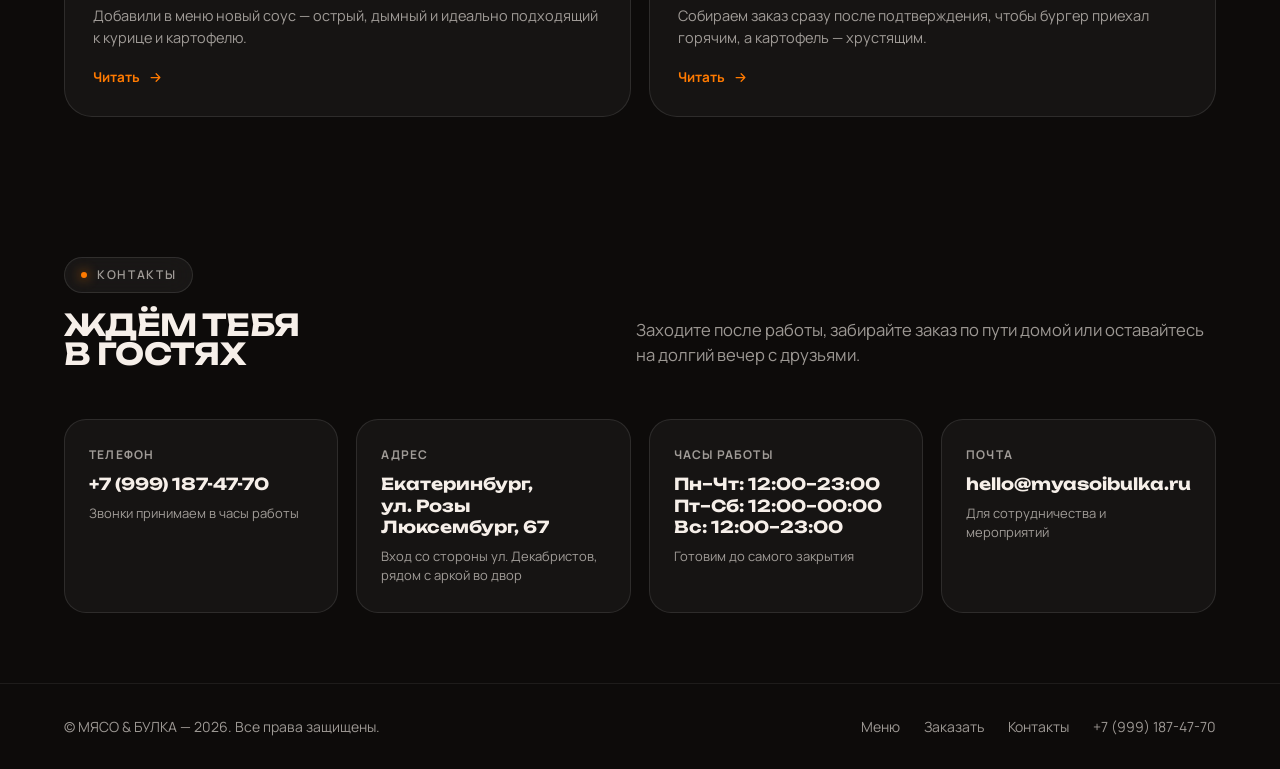
==== commit 68b1a73a: "Translate the logo between RU/EN too The header logo was hardcoded to the Russian "МЯСО & БУЛКА" on " ====
--- a/index.html
+++ b/index.html
@@ -17,7 +17,7 @@
 <!-- ============ Header ============ -->
 <header class="header" id="header">
   <div class="header__inner">
-    <a href="#top" class="logo">МЯСО <span>&amp; БУЛКА</span></a>
+    <a href="#top" class="logo"><span data-i18n="logo.part1">МЯСО</span> <span data-i18n="logo.part2">&amp; БУЛКА</span></a>
 
     <nav class="nav">
       <a href="#menu" data-i18n="nav.menu">Меню</a>
--- a/css/style.css
+++ b/css/style.css
@@ -180,7 +180,7 @@
   letter-spacing: 0.02em;
   white-space: nowrap;
 }
-.logo span { color: var(--accent-2); }
+.logo span:last-child { color: var(--accent-2); }
 
 .nav {
   display: flex;
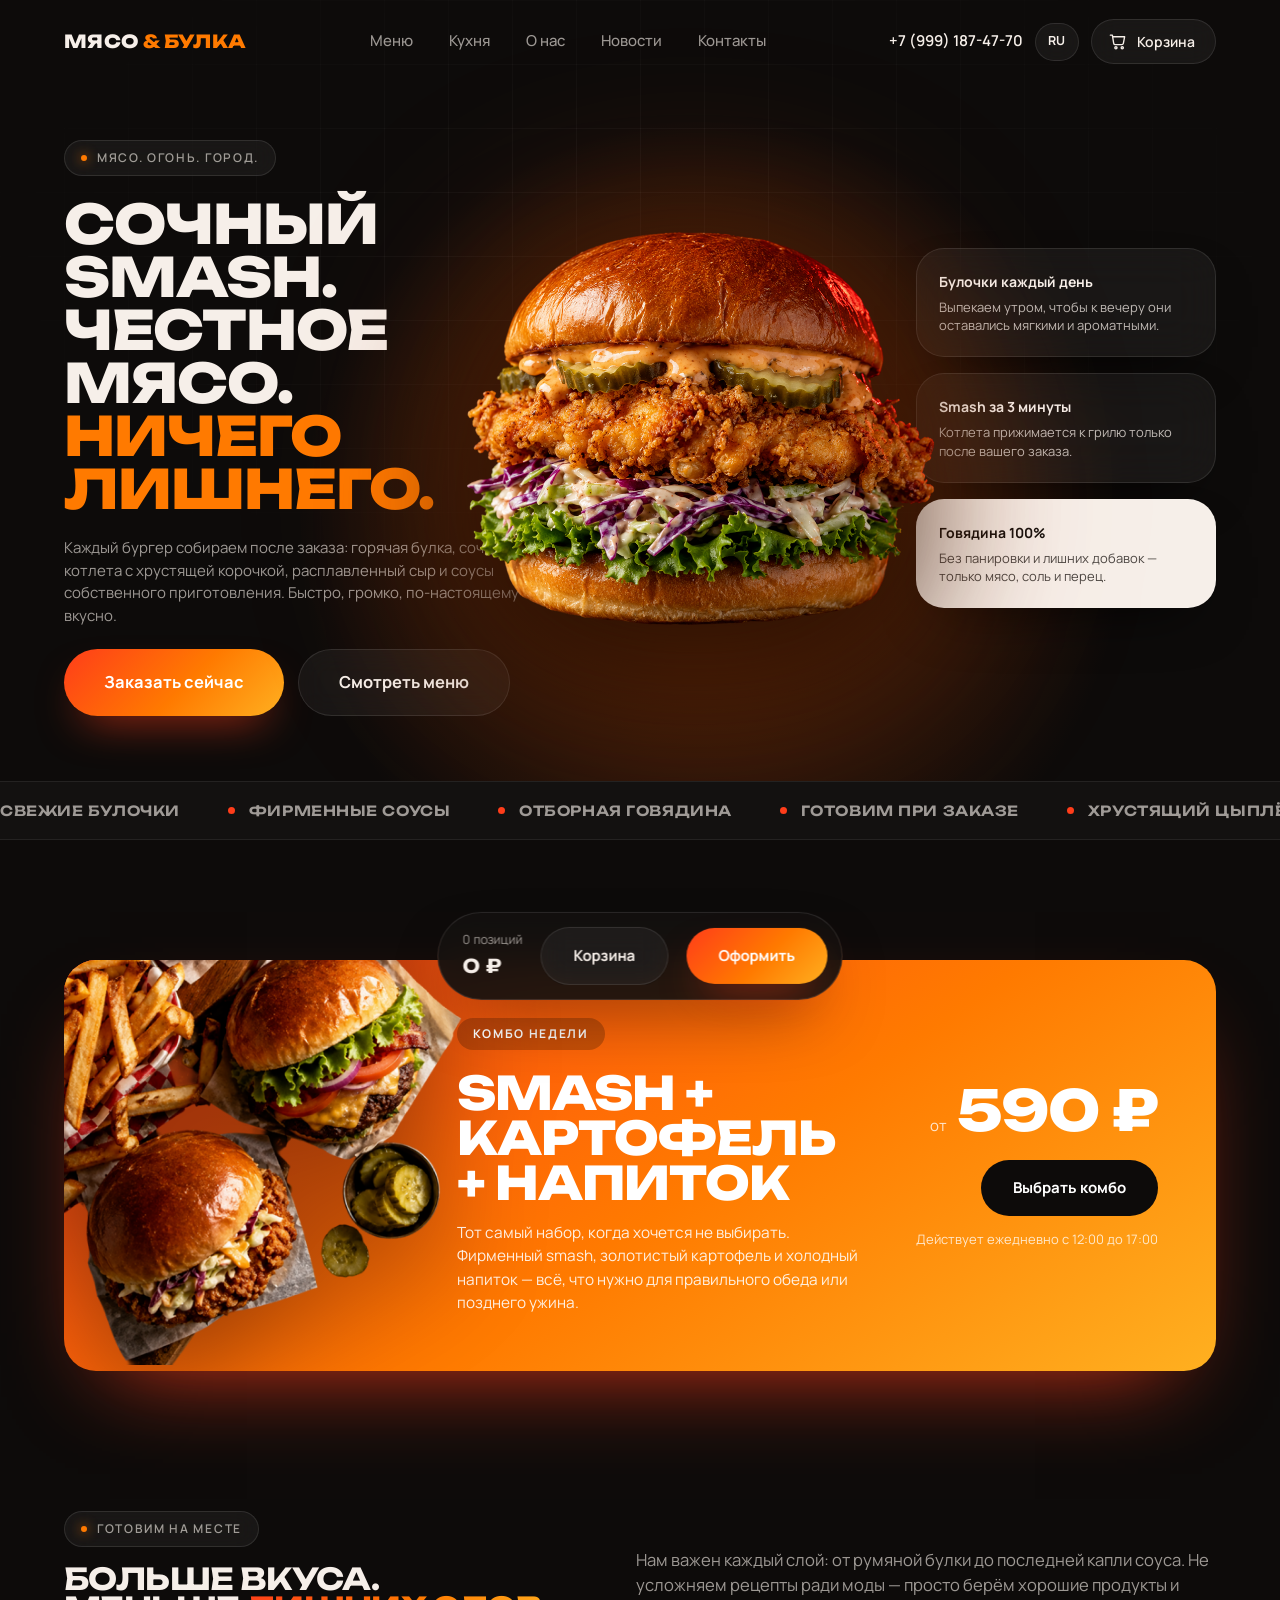
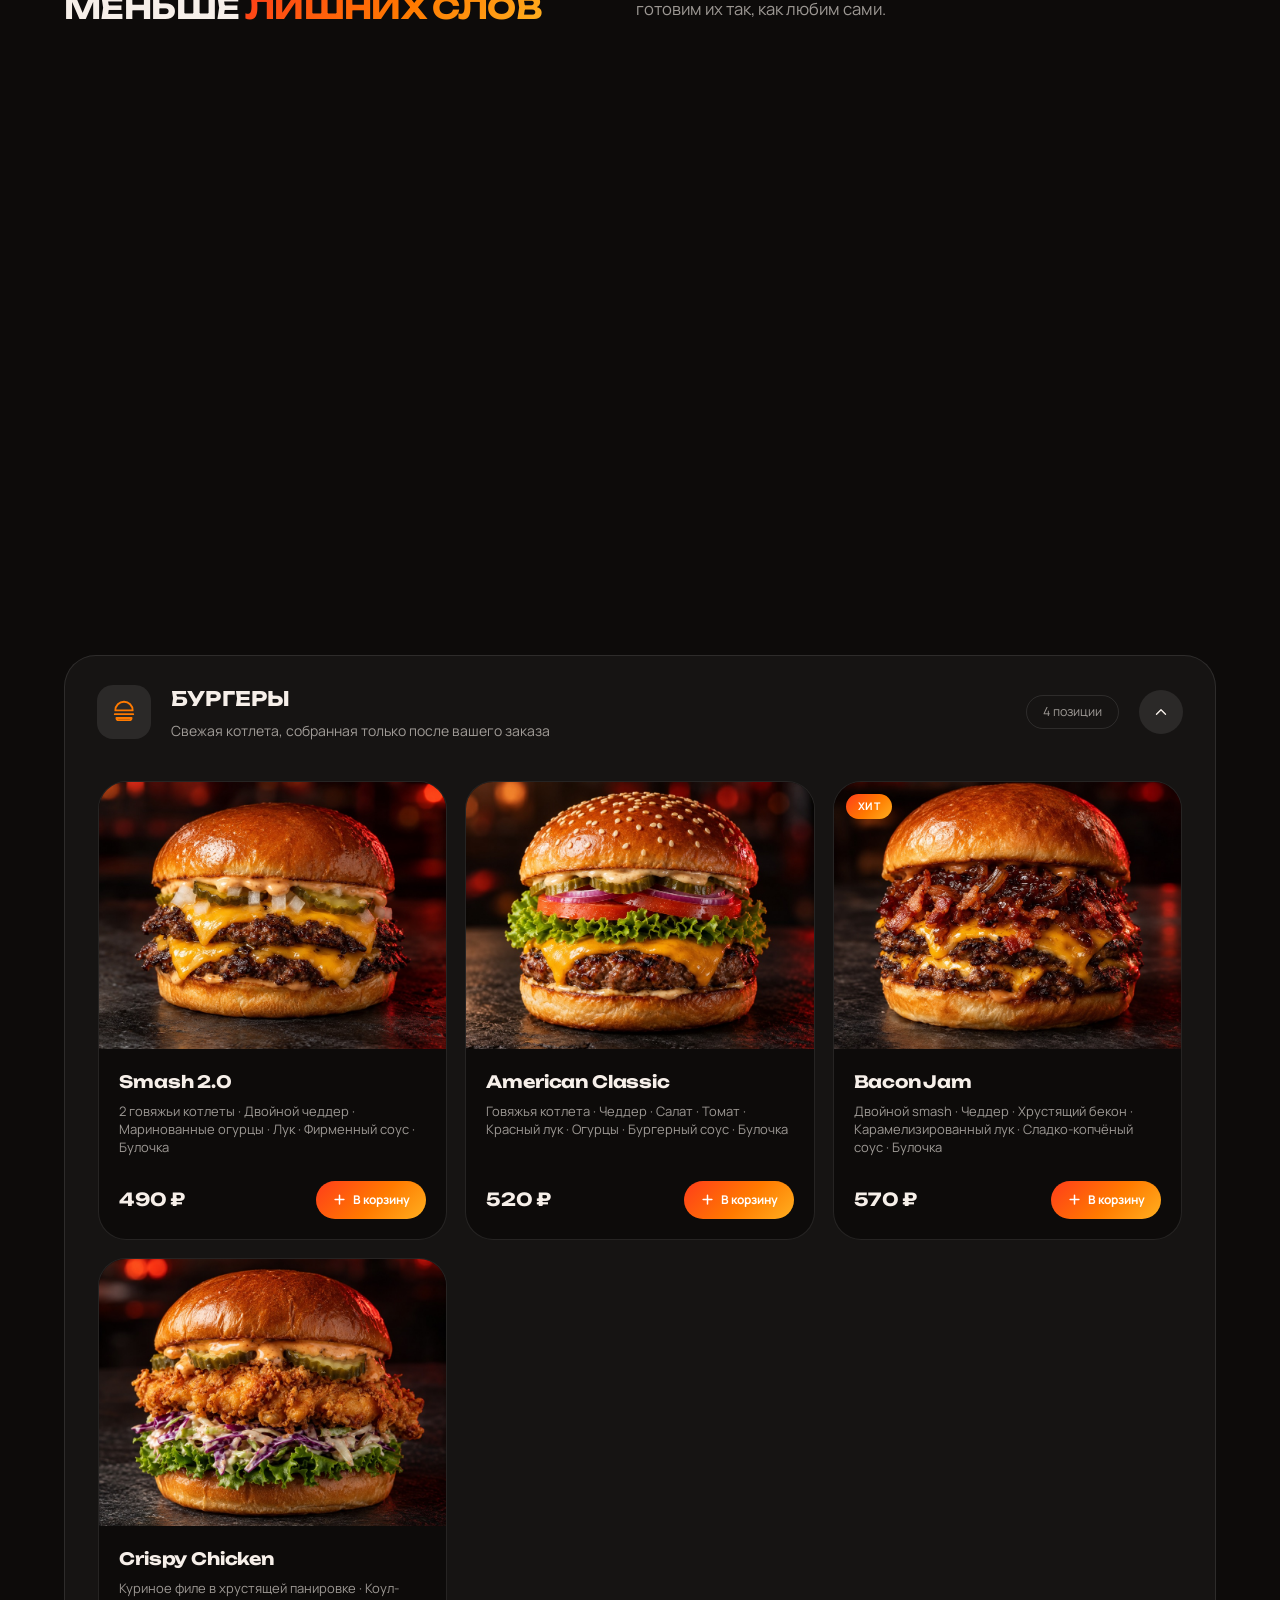
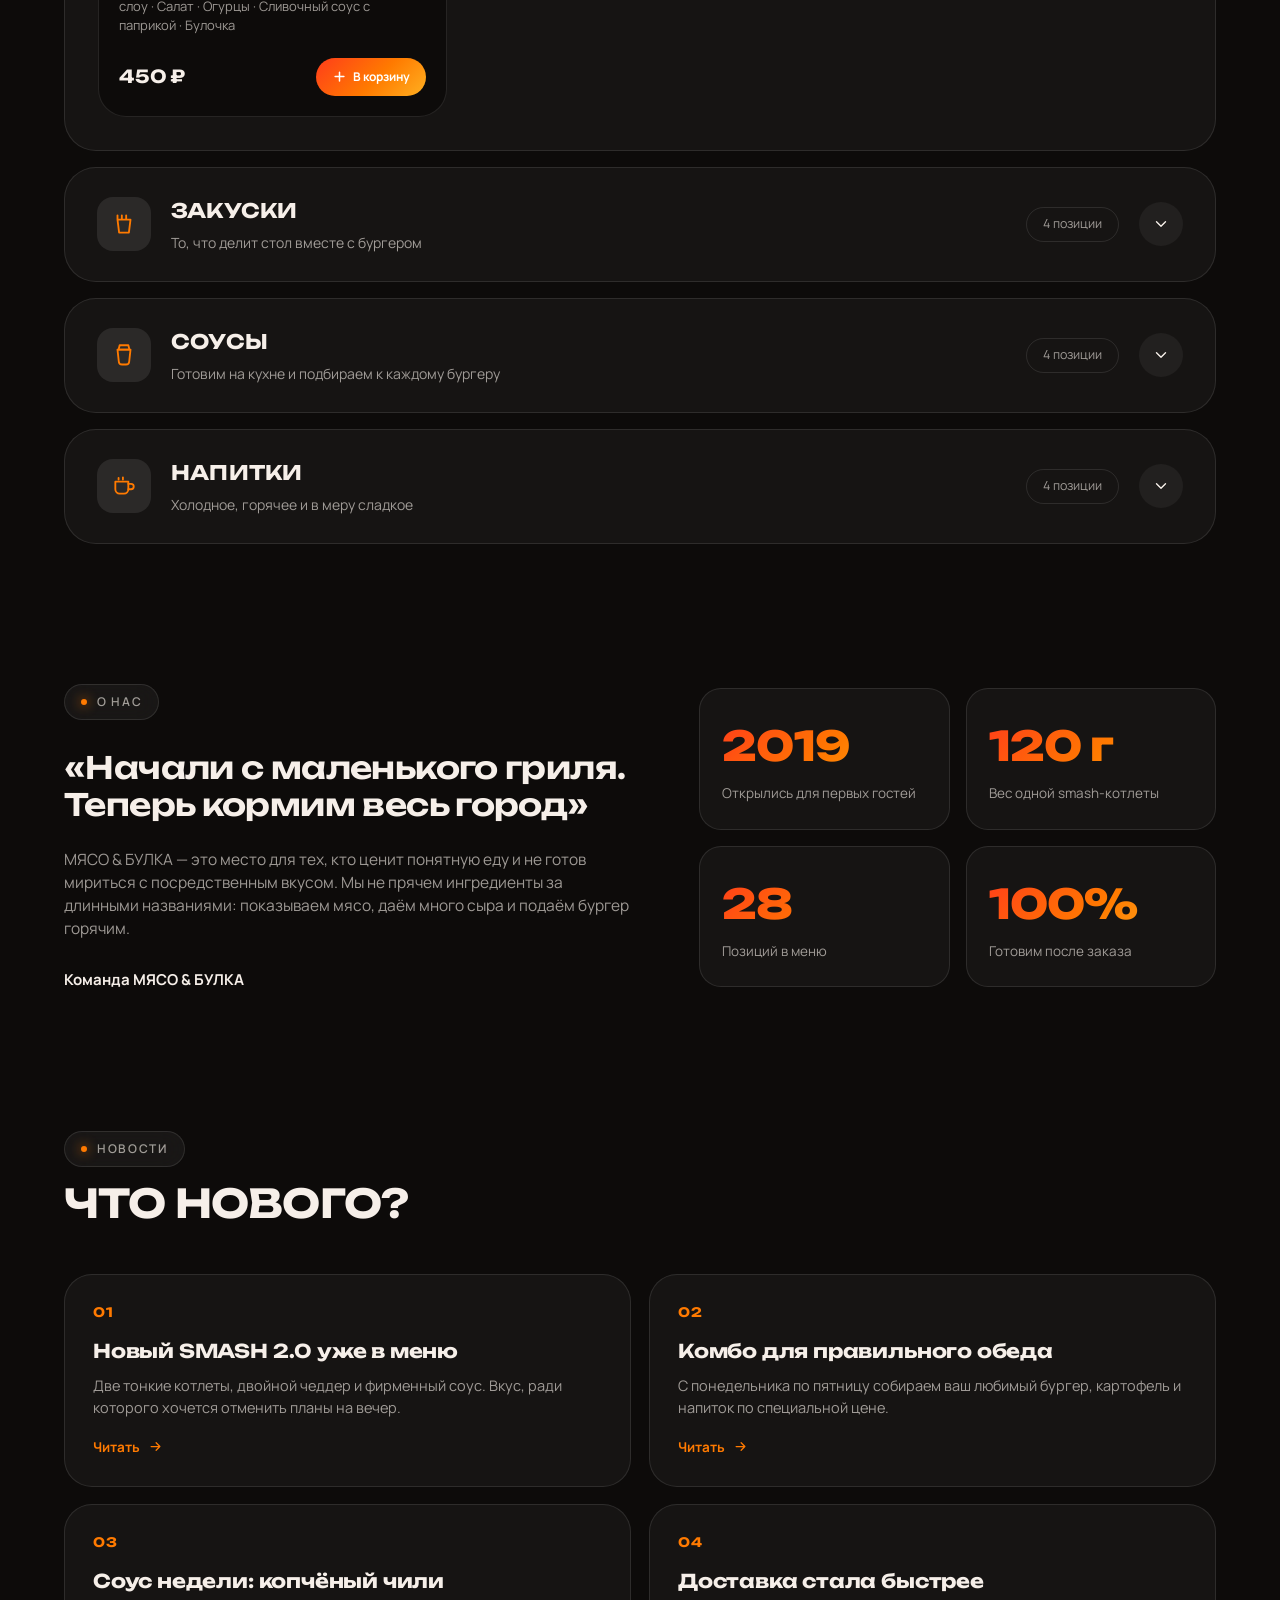
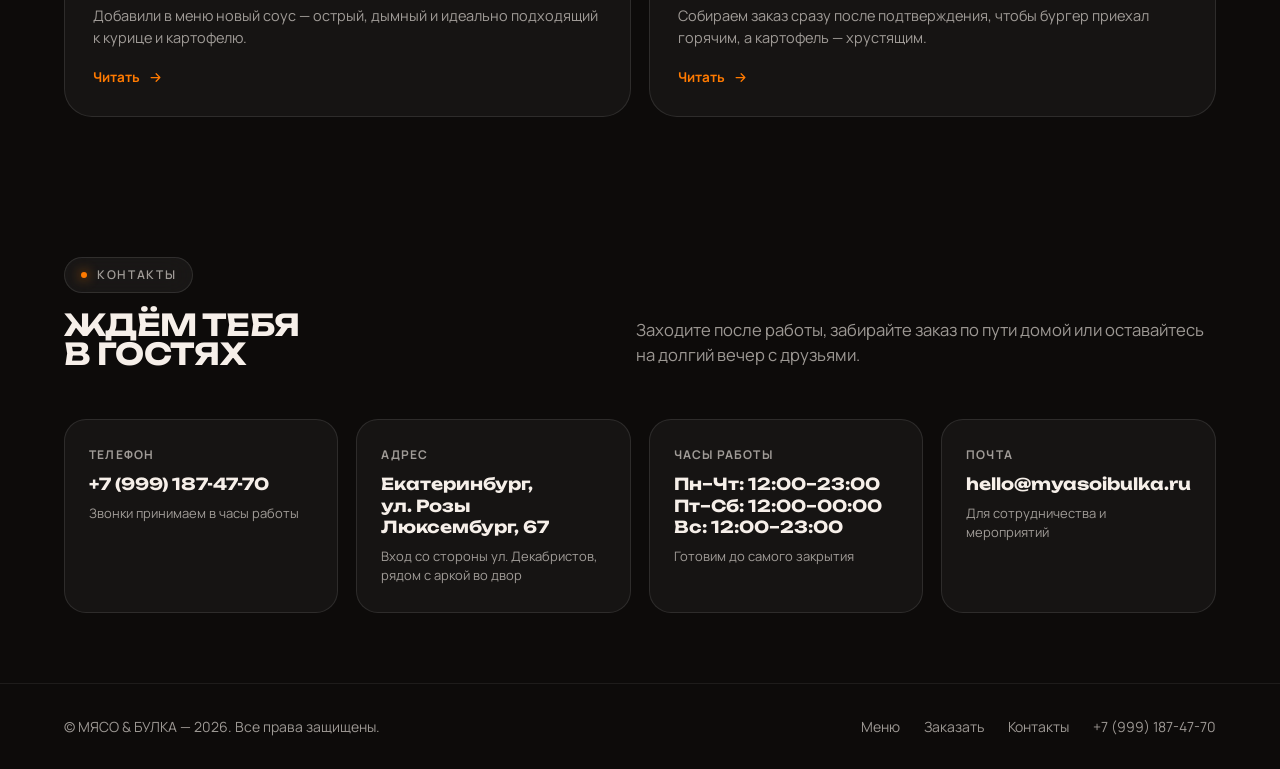
==== commit 1ba3f28f: "Show prices in USD on the English version formatPrice() (the single choke point already used by ever" ====
--- a/index.html
+++ b/index.html
@@ -134,7 +134,7 @@
         <div class="promo__side">
           <div class="promo__price-row">
             <span class="promo__from" data-i18n="promo.from">от</span>
-            <div class="promo__price">590 ₽</div>
+            <div class="promo__price" data-price="590">590 ₽</div>
           </div>
           <a href="#menu" class="btn" data-i18n="promo.cta">Выбрать комбо</a>
           <div class="promo__note" data-i18n="promo.note">Действует ежедневно с 12:00 до 17:00</div>
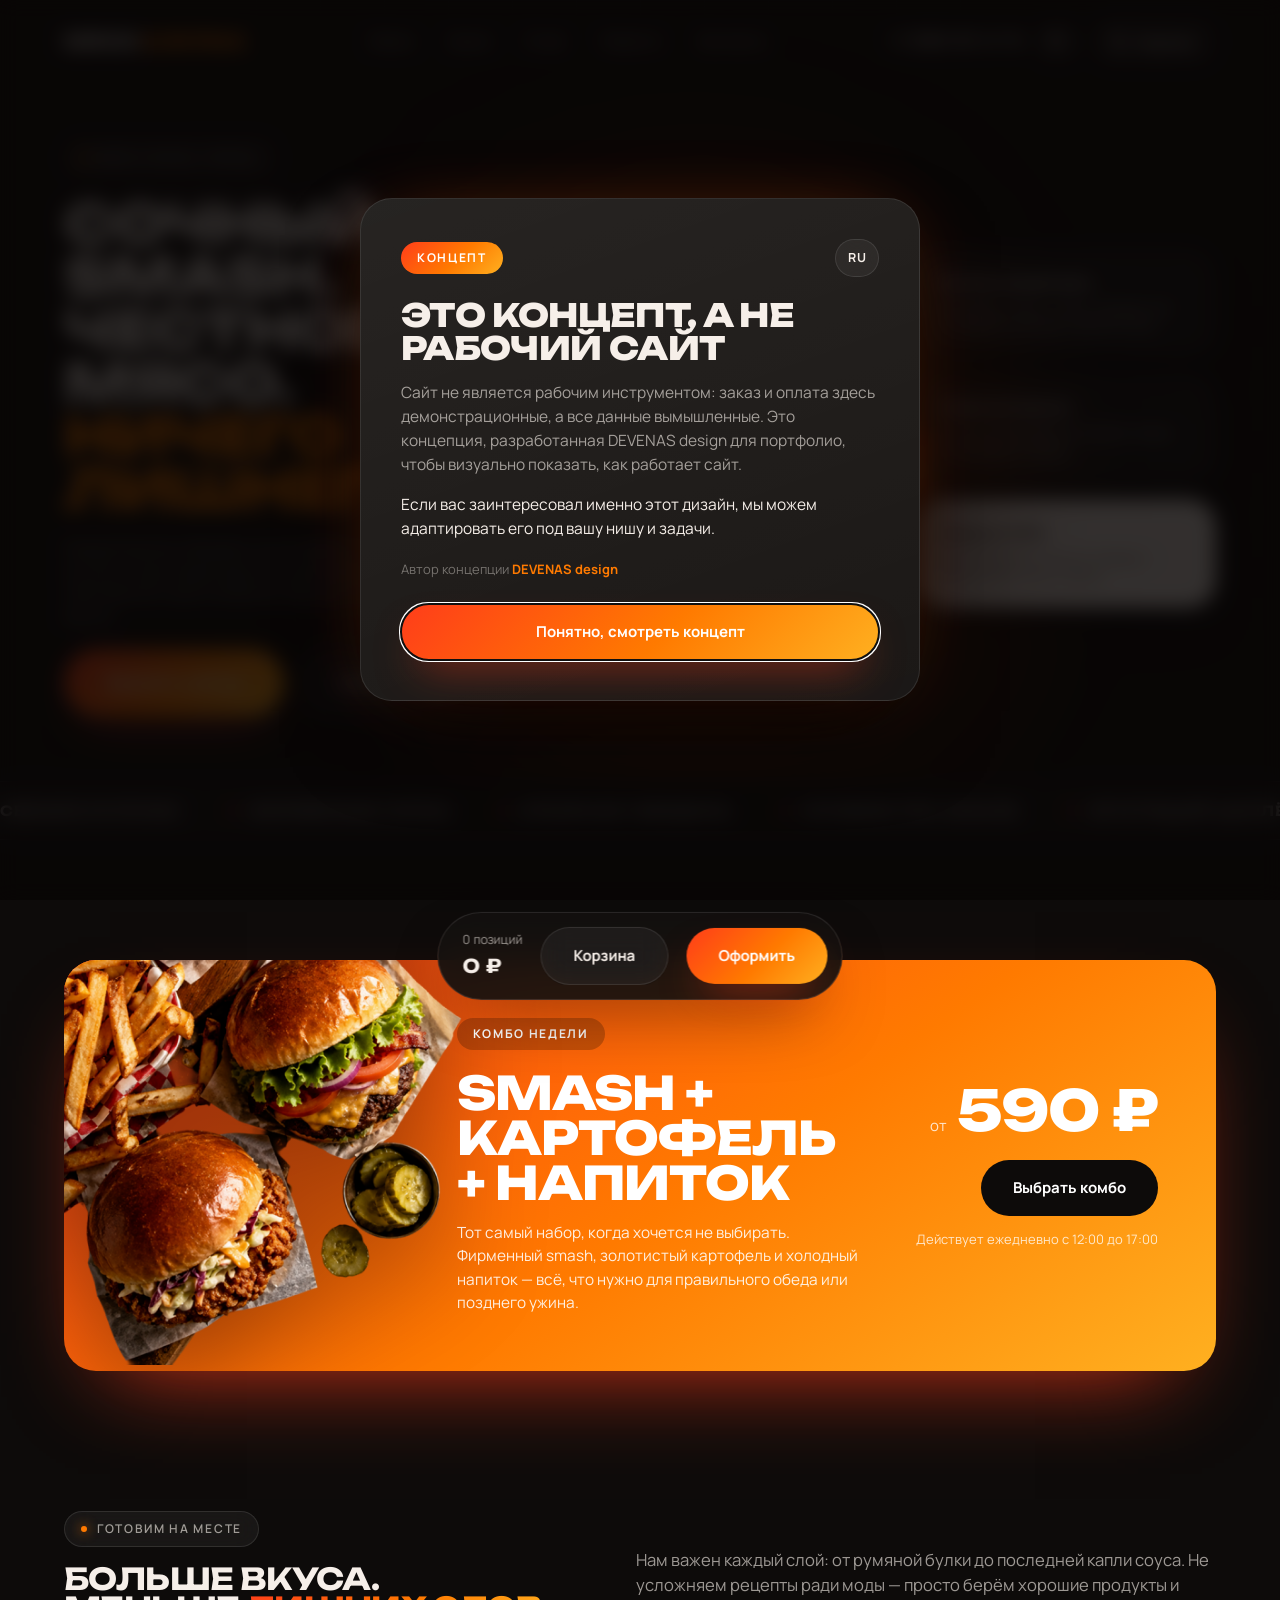
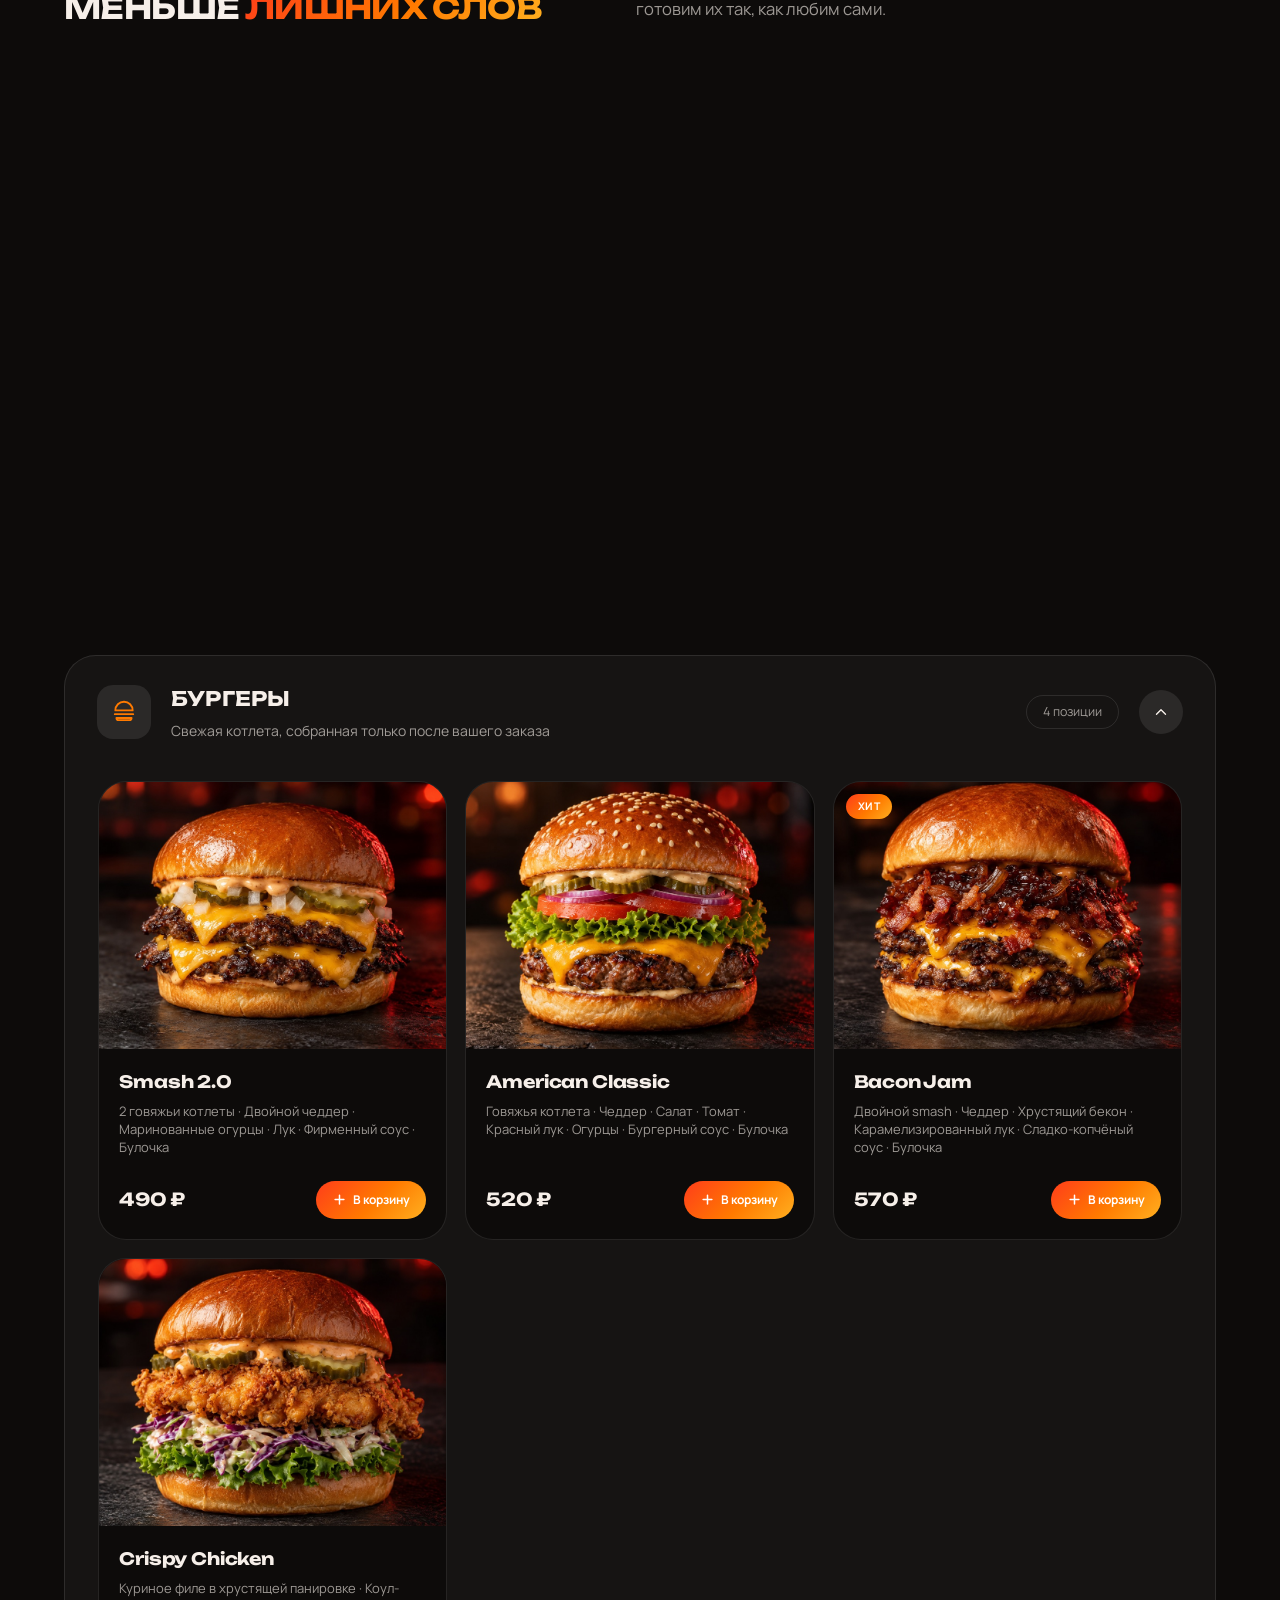
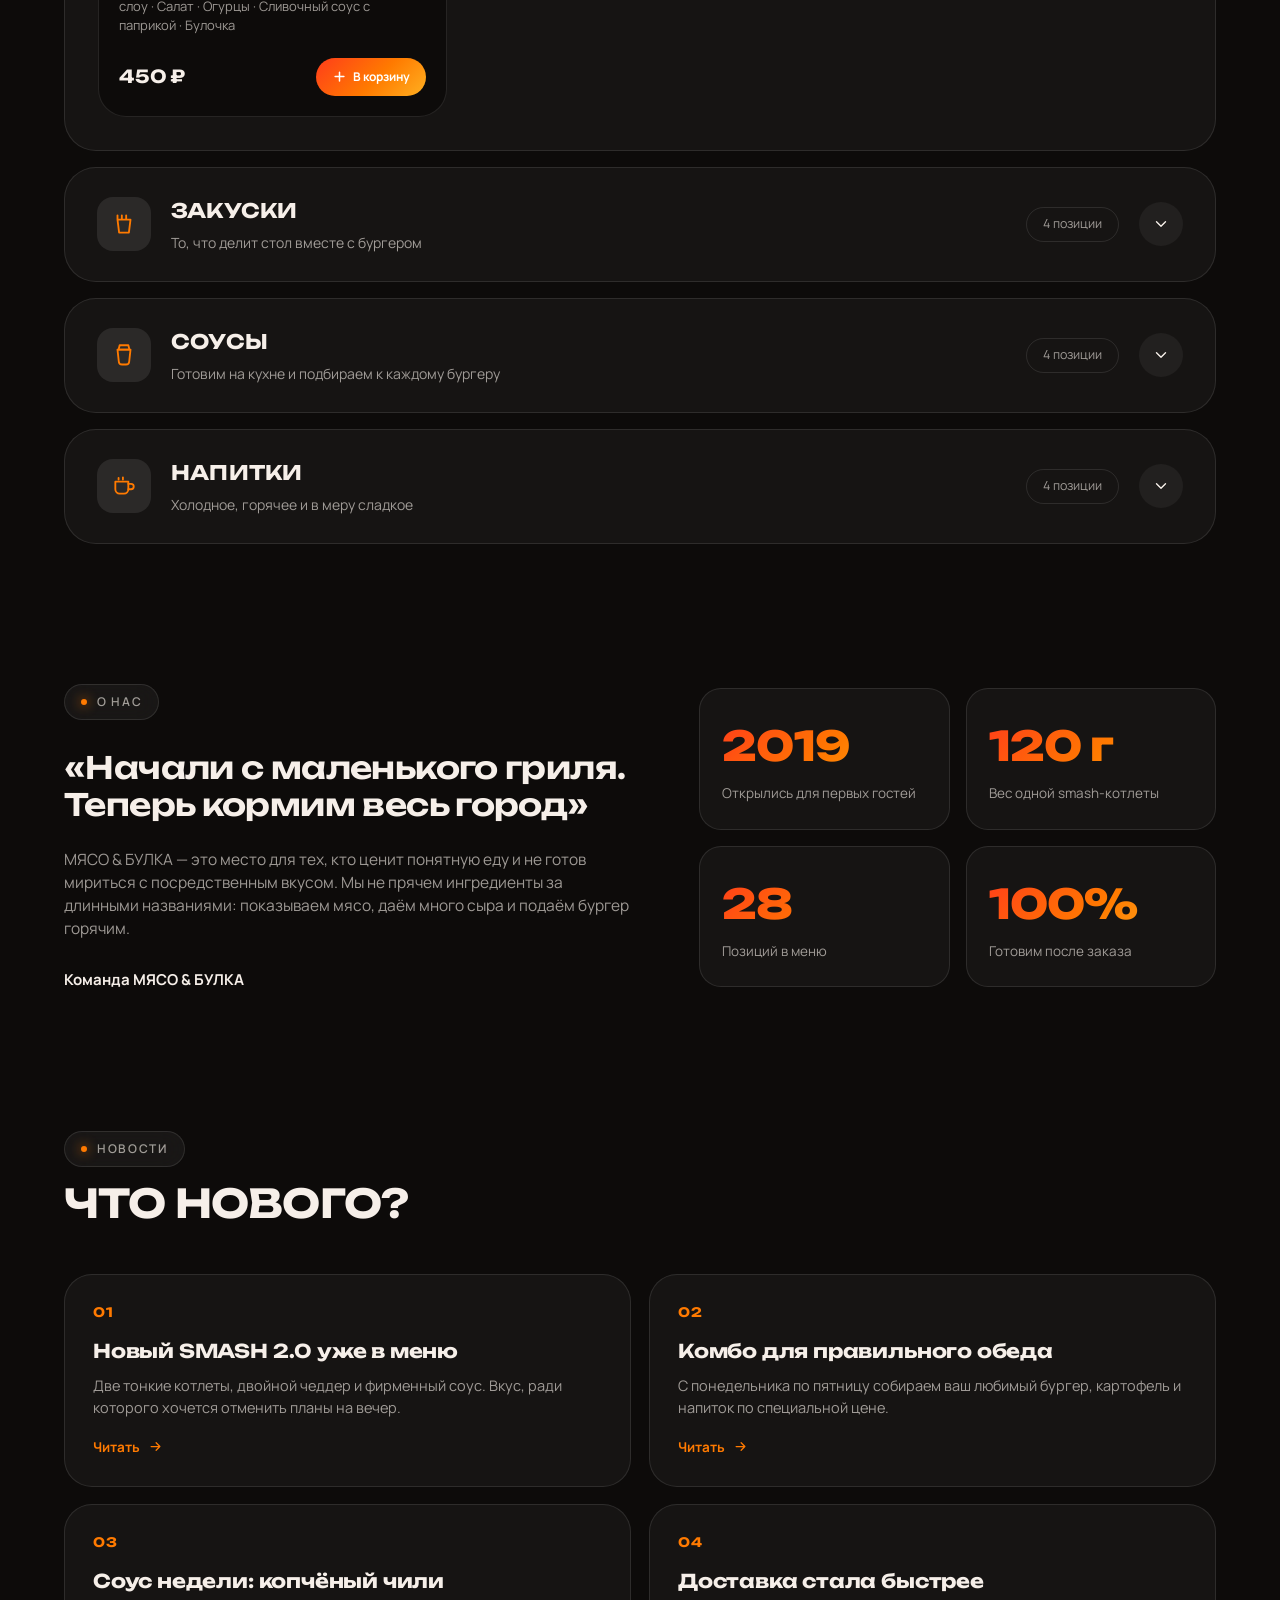
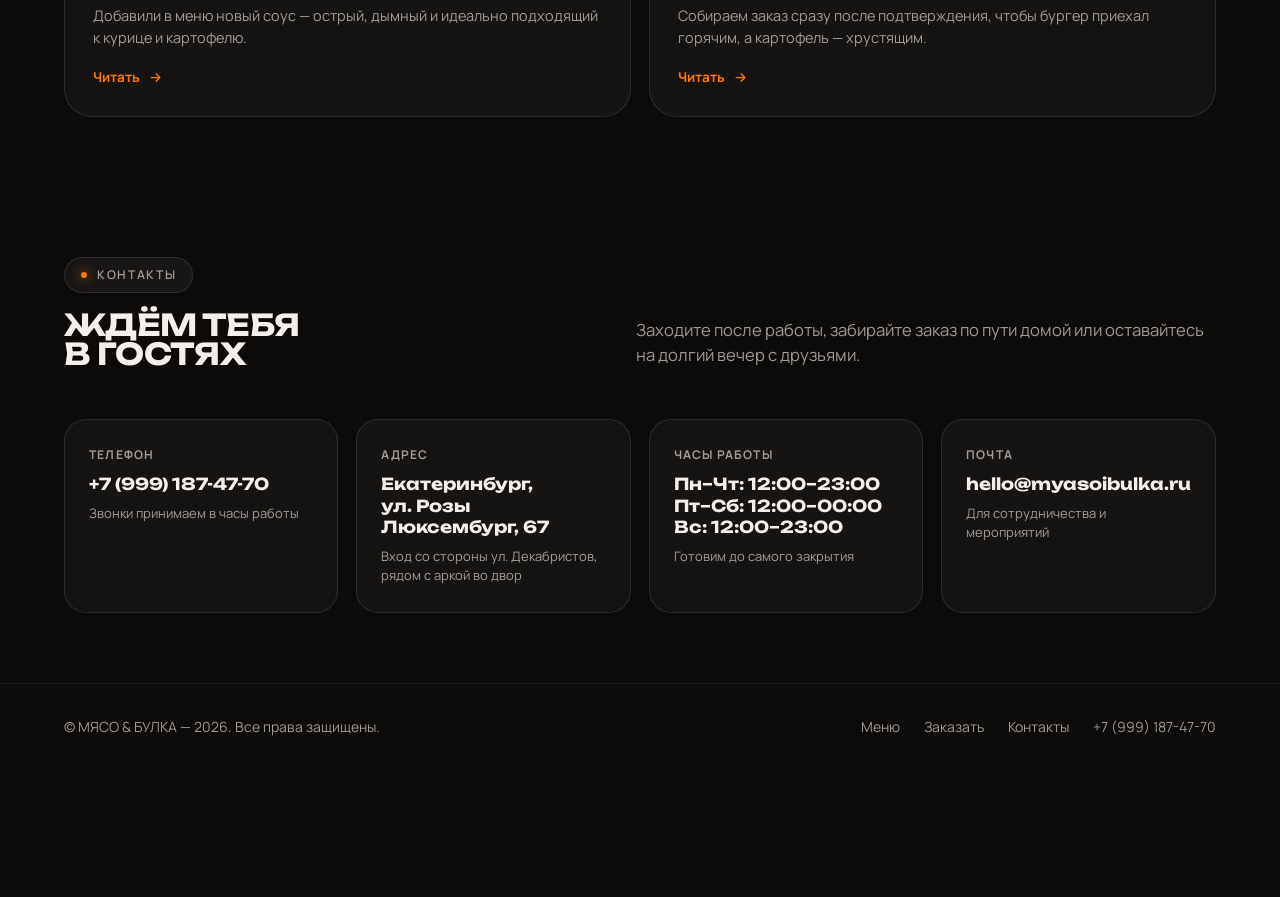
==== commit ce83d8c8: "Add concept disclaimer modal and permanent note On first open (once per session) a modal explains th" ====
--- a/index.html
+++ b/index.html
@@ -367,6 +367,7 @@
 </aside>
 
 <script src="js/i18n.js"></script>
+<script src="js/concept.js"></script>
 <script src="js/menu-data.js"></script>
 <script src="js/cart.js"></script>
 <script src="js/main.js"></script>
--- a/css/style.css
+++ b/css/style.css
@@ -899,3 +899,89 @@
     scroll-behavior: auto !important;
   }
 }
+
+/* =========================================================
+   Concept disclaimer (modal + permanent note)
+   ========================================================= */
+body.concept-open { overflow: hidden; }
+
+.concept-modal {
+  position: fixed;
+  inset: 0;
+  z-index: 300;
+  display: flex;
+  align-items: center;
+  justify-content: center;
+  padding: 20px;
+  background: rgba(8, 6, 5, 0.82);
+  backdrop-filter: blur(10px);
+  overflow-y: auto;
+  animation: concept-fade 0.3s ease both;
+}
+.concept-modal.is-closing { animation: concept-fade-out 0.25s ease both; }
+@keyframes concept-fade { from { opacity: 0; } to { opacity: 1; } }
+@keyframes concept-fade-out { to { opacity: 0; } }
+
+.concept-modal__card {
+  position: relative;
+  width: min(100%, 560px);
+  margin: auto;
+  padding: clamp(24px, 4vw, 40px);
+  border-radius: var(--r-tile);
+  border: 1px solid var(--line);
+  background: linear-gradient(160deg, rgba(255, 255, 255, 0.08), rgba(255, 255, 255, 0.03)), #14110f;
+  box-shadow: 0 40px 100px -30px rgba(0, 0, 0, 0.9), 0 0 80px -30px rgba(255, 90, 0, 0.45);
+  animation: concept-rise 0.4s cubic-bezier(0.2, 0.8, 0.2, 1) both;
+}
+@keyframes concept-rise { from { opacity: 0; transform: translateY(18px) scale(0.98); } to { opacity: 1; transform: none; } }
+
+.concept-modal__top {
+  display: flex;
+  align-items: center;
+  justify-content: space-between;
+  gap: 12px;
+}
+.concept-modal__badge {
+  display: inline-flex;
+  align-items: center;
+  padding: 7px 16px;
+  border-radius: var(--r-pill);
+  background: var(--accent-grad);
+  color: #fff;
+  font-size: 12px;
+  font-weight: 700;
+  letter-spacing: 0.14em;
+  text-transform: uppercase;
+}
+.concept-modal__title {
+  margin-top: 22px;
+  font-family: var(--font-display);
+  font-weight: 800;
+  text-transform: uppercase;
+  font-size: clamp(22px, 4.4vw, 32px);
+  line-height: 1.02;
+  letter-spacing: -0.02em;
+}
+.concept-modal__text {
+  margin-top: 16px;
+  color: var(--muted);
+  font-size: 15.5px;
+  line-height: 1.55;
+}
+.concept-modal__text + .concept-modal__text { color: var(--text); }
+.concept-modal__by {
+  margin-top: 20px;
+  font-size: 13px;
+  color: var(--faint);
+}
+.concept-modal__by b { color: var(--accent-2); font-weight: 700; }
+.concept-modal__btn { margin-top: 24px; width: 100%; }
+
+.concept-note {
+  padding: 28px var(--pad) 36px;
+  text-align: center;
+  font-size: 12.5px;
+  letter-spacing: 0.04em;
+  color: var(--faint);
+}
+body:has(.cart-bar) .concept-note { padding-bottom: 100px; }
